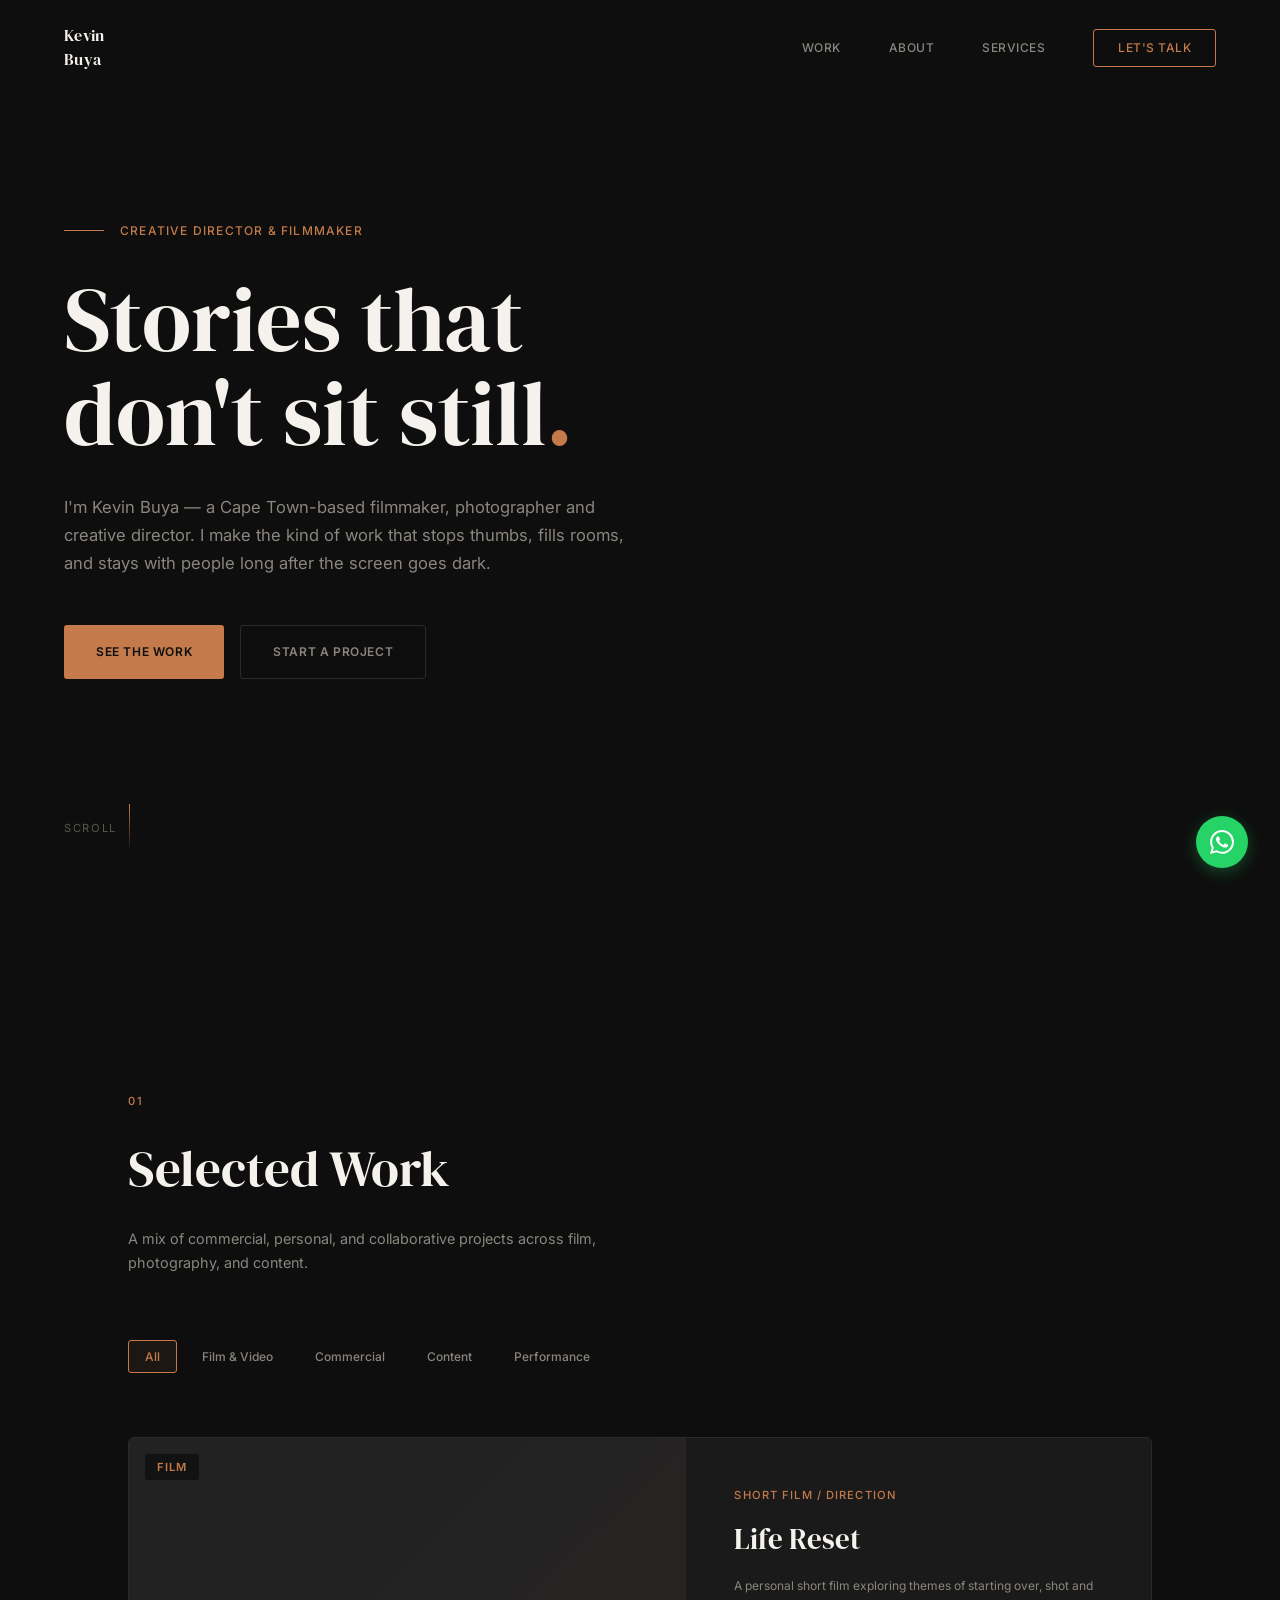
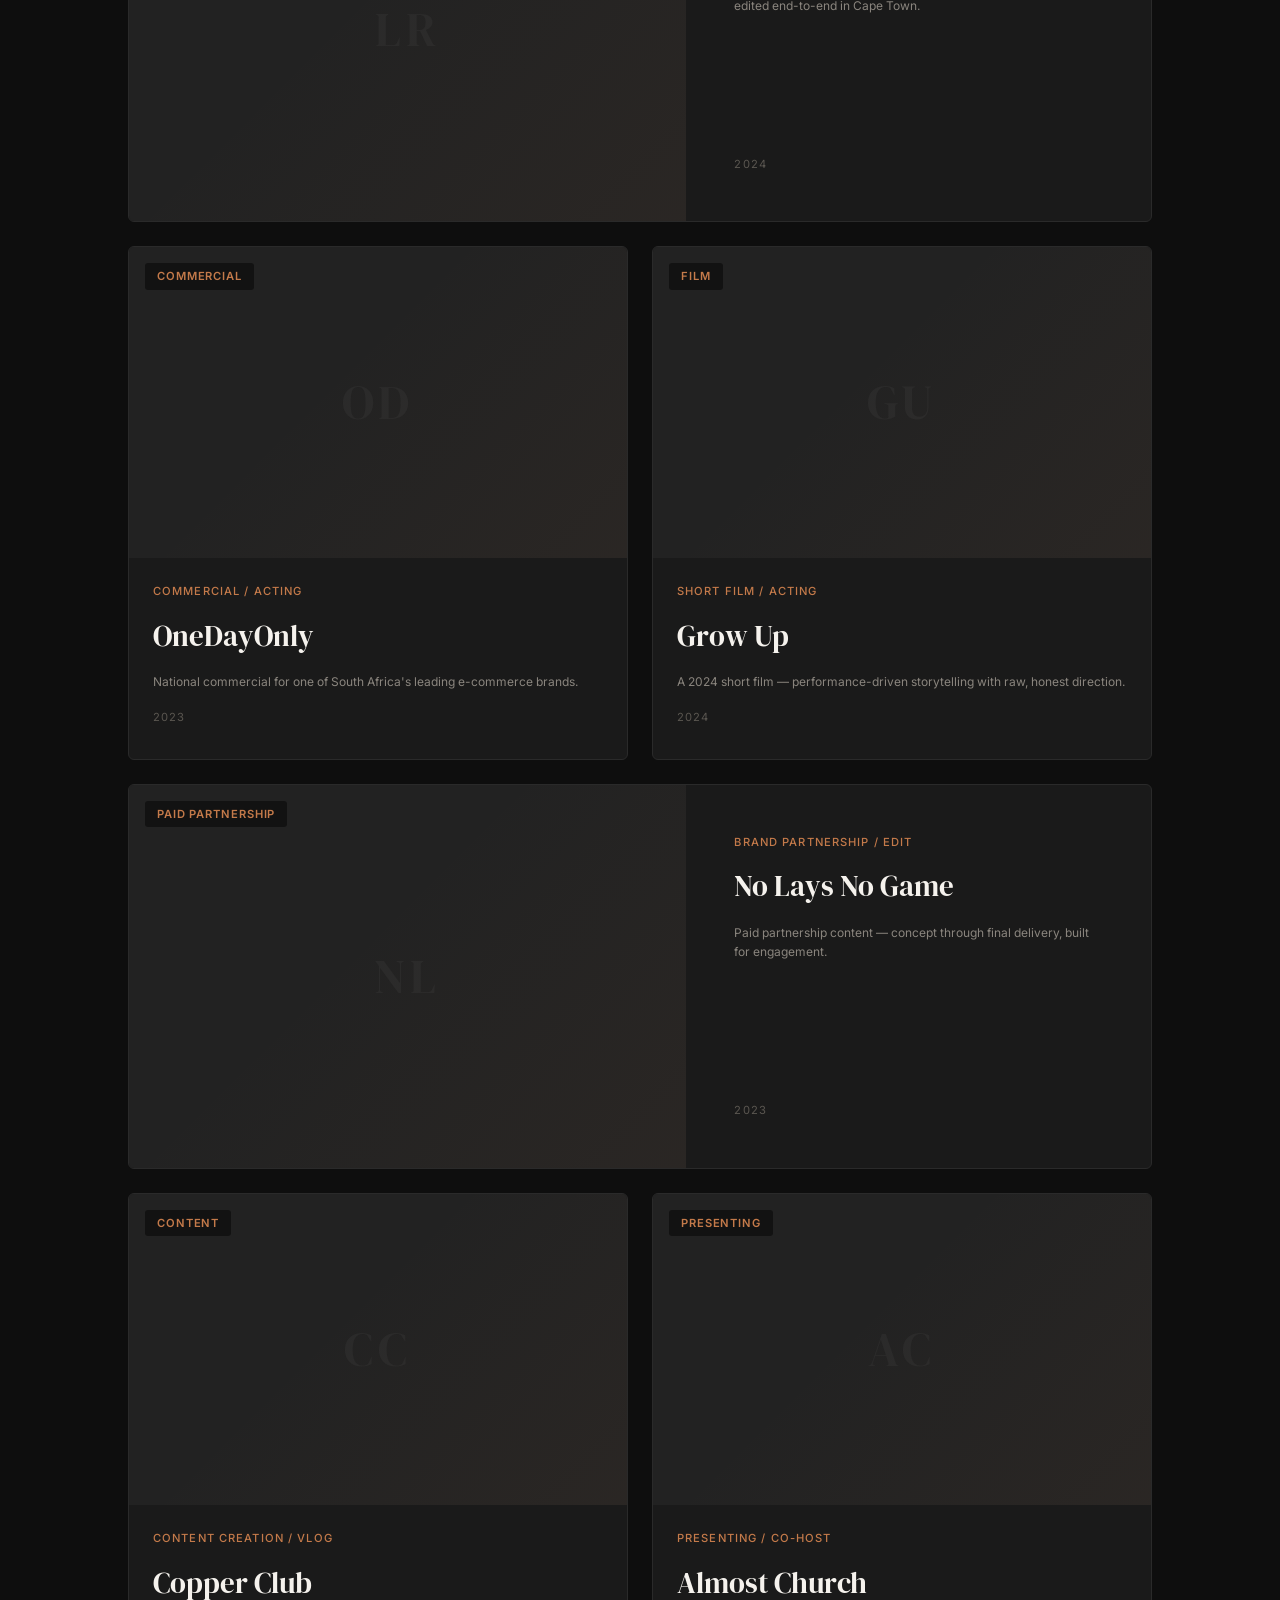
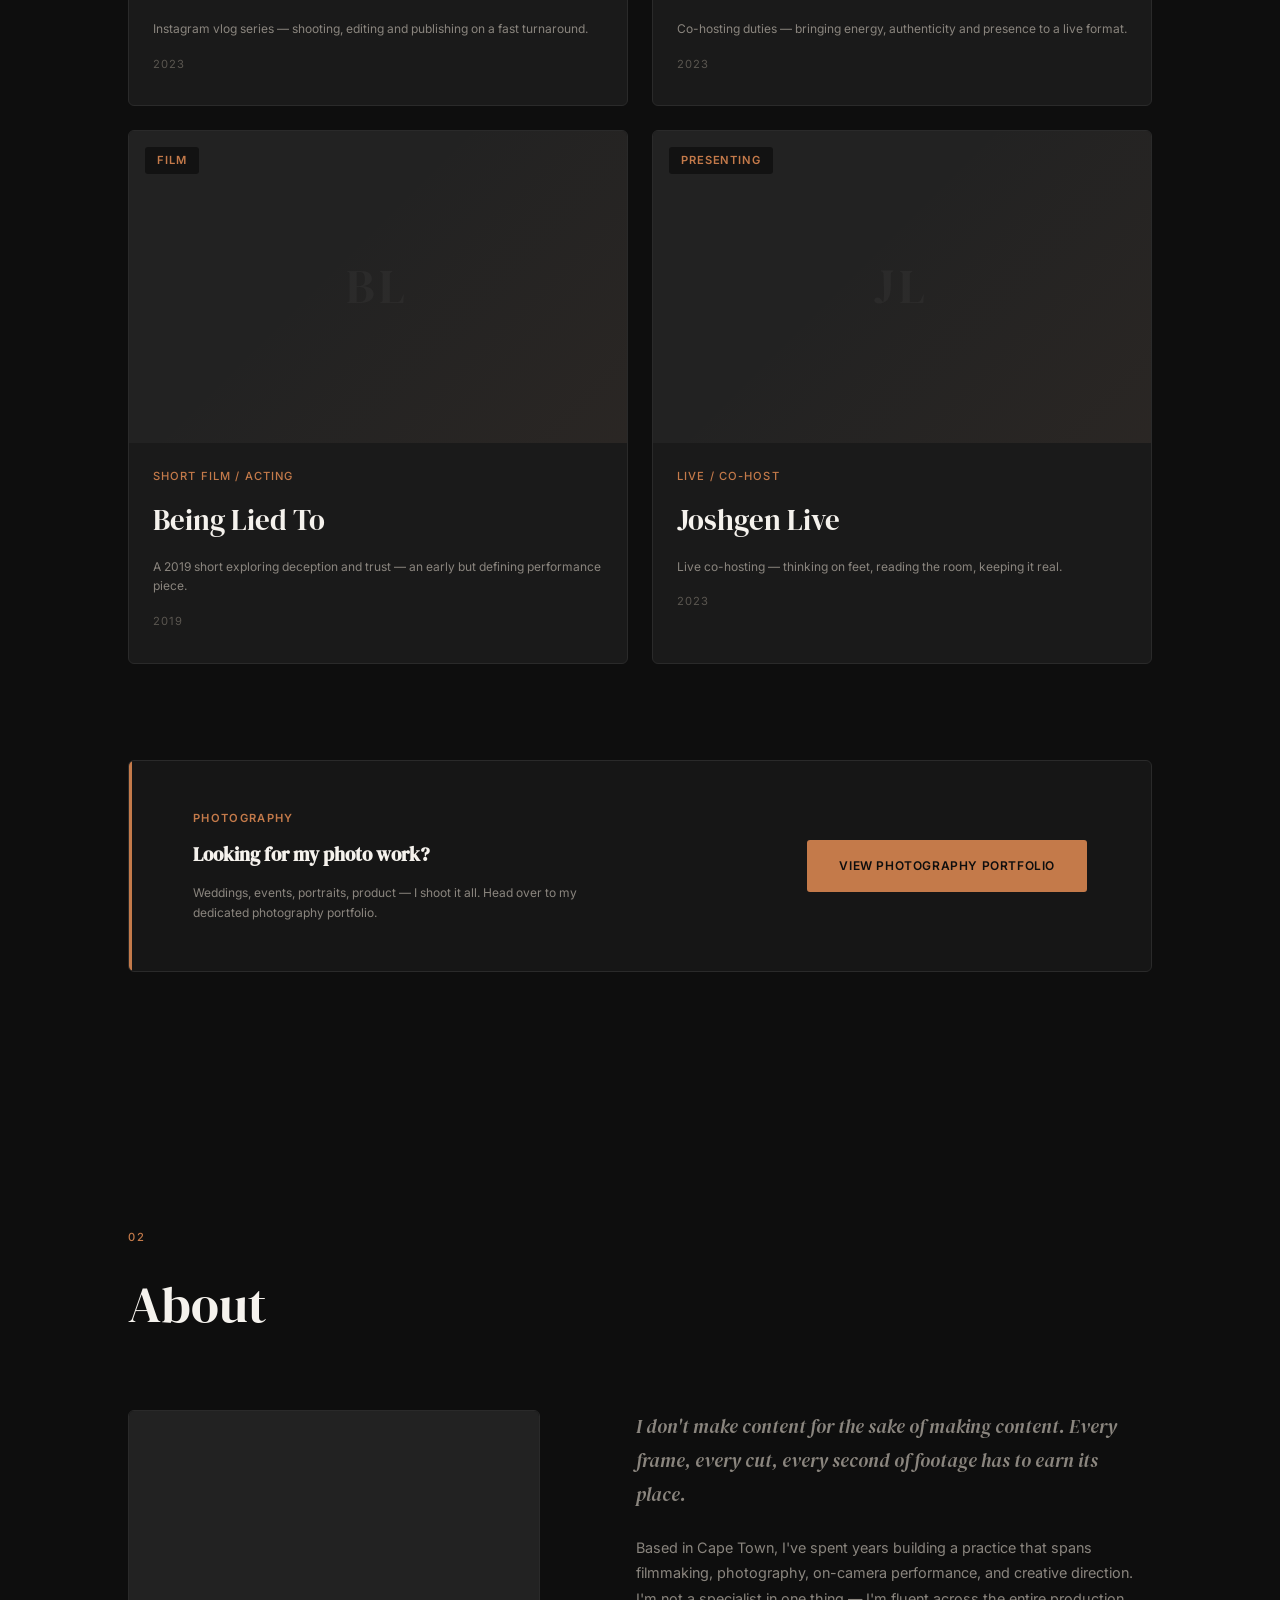
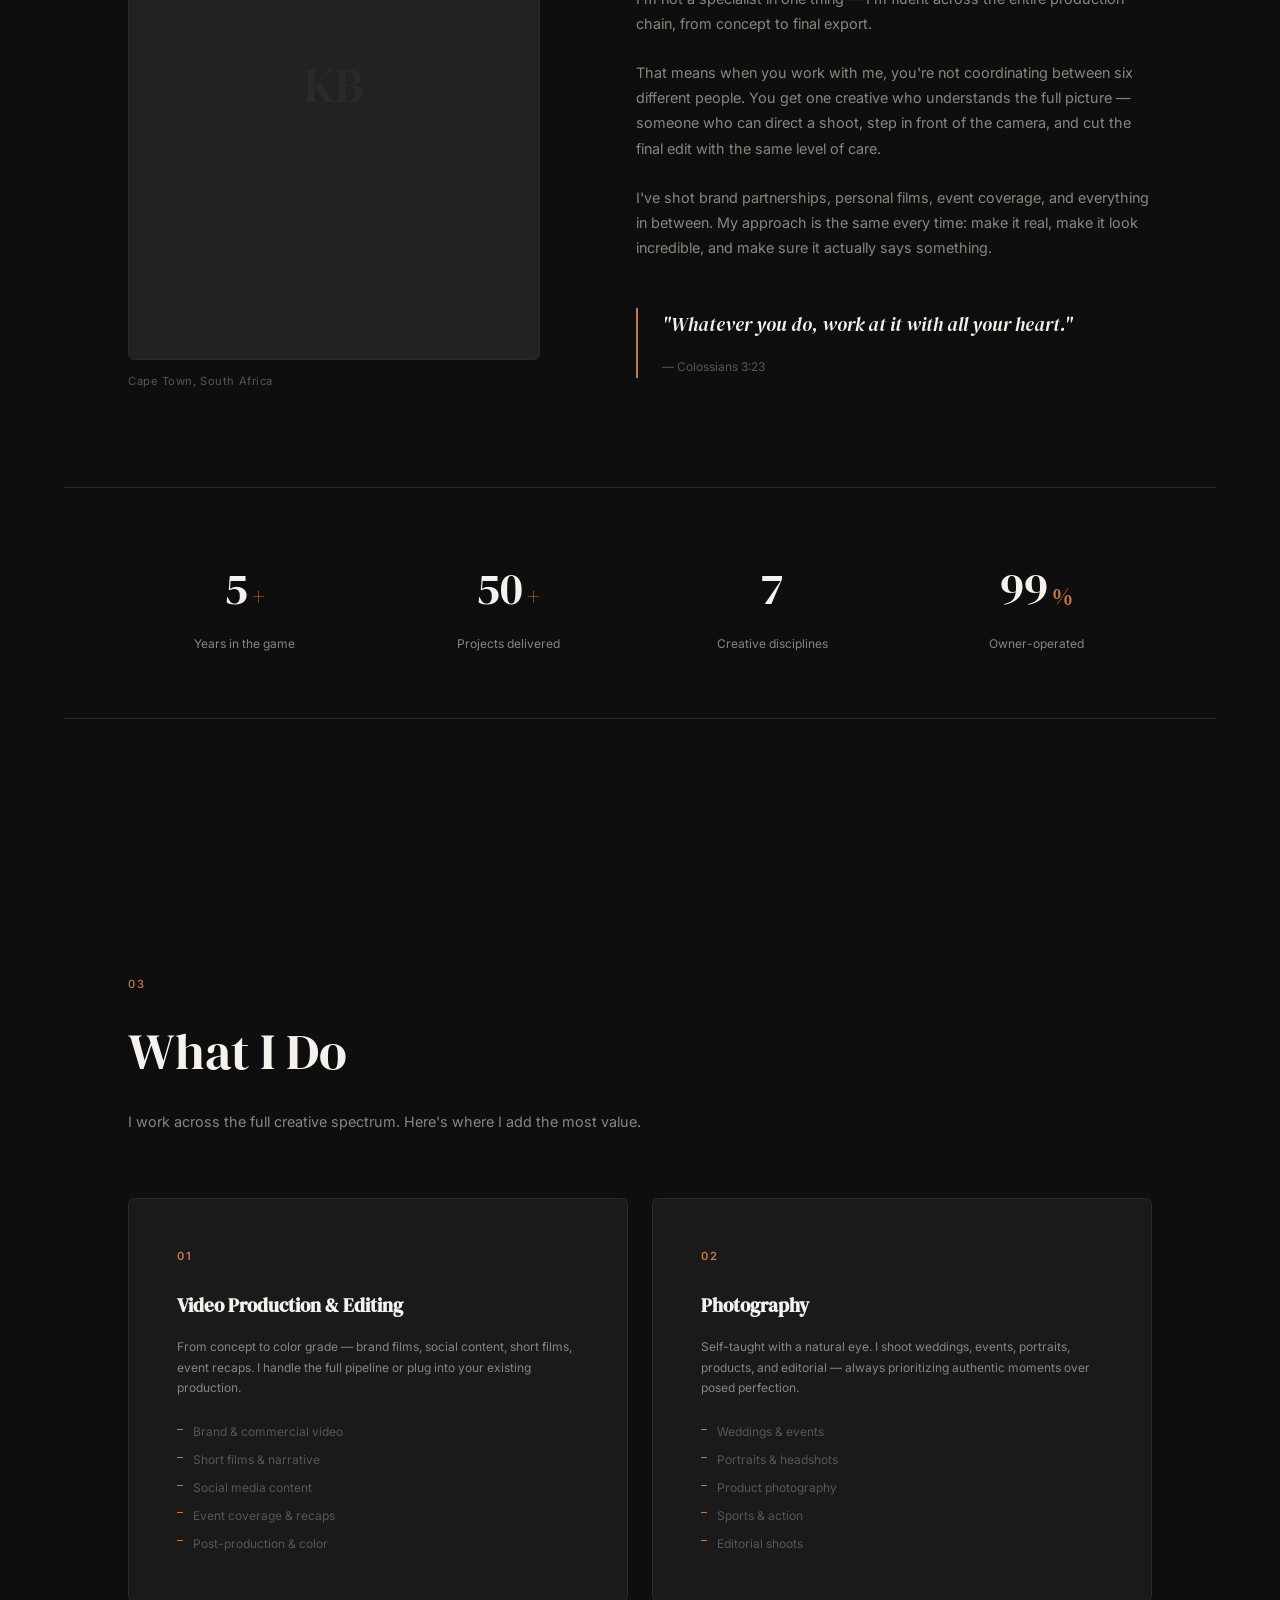
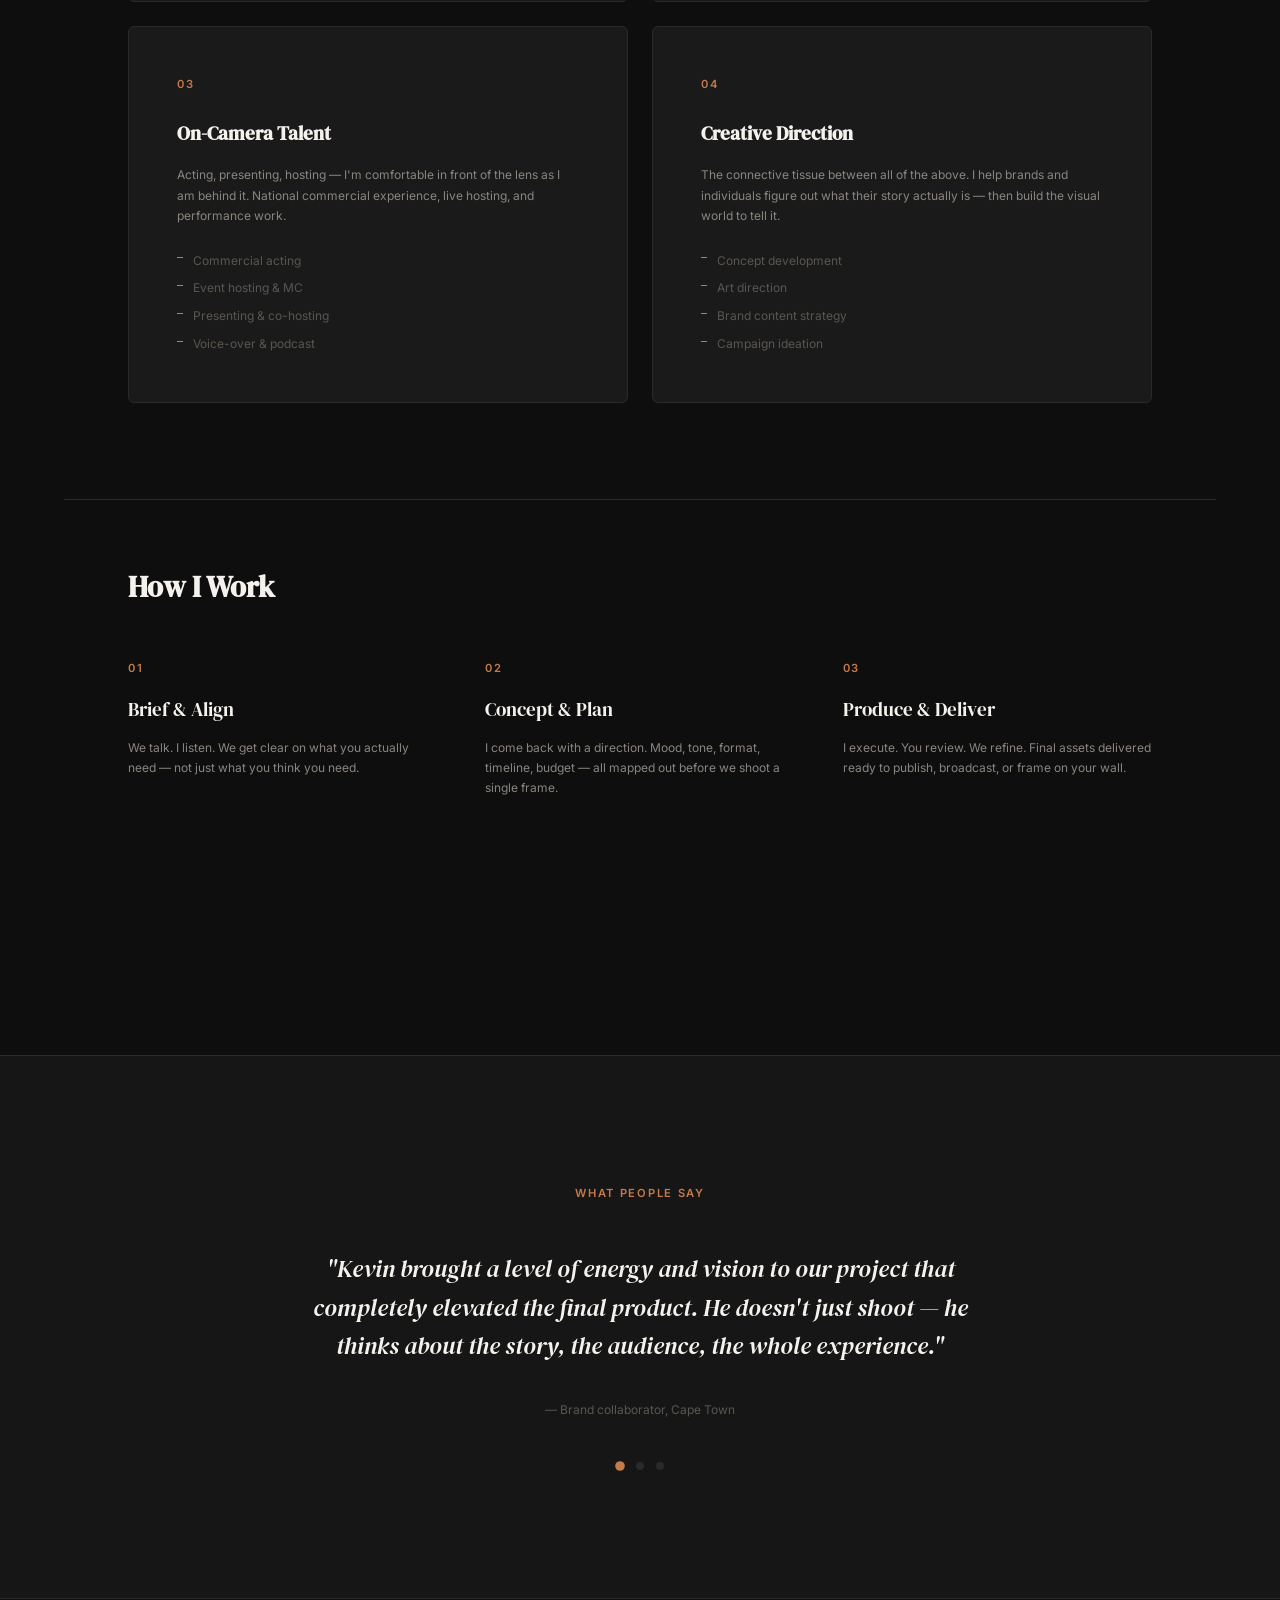
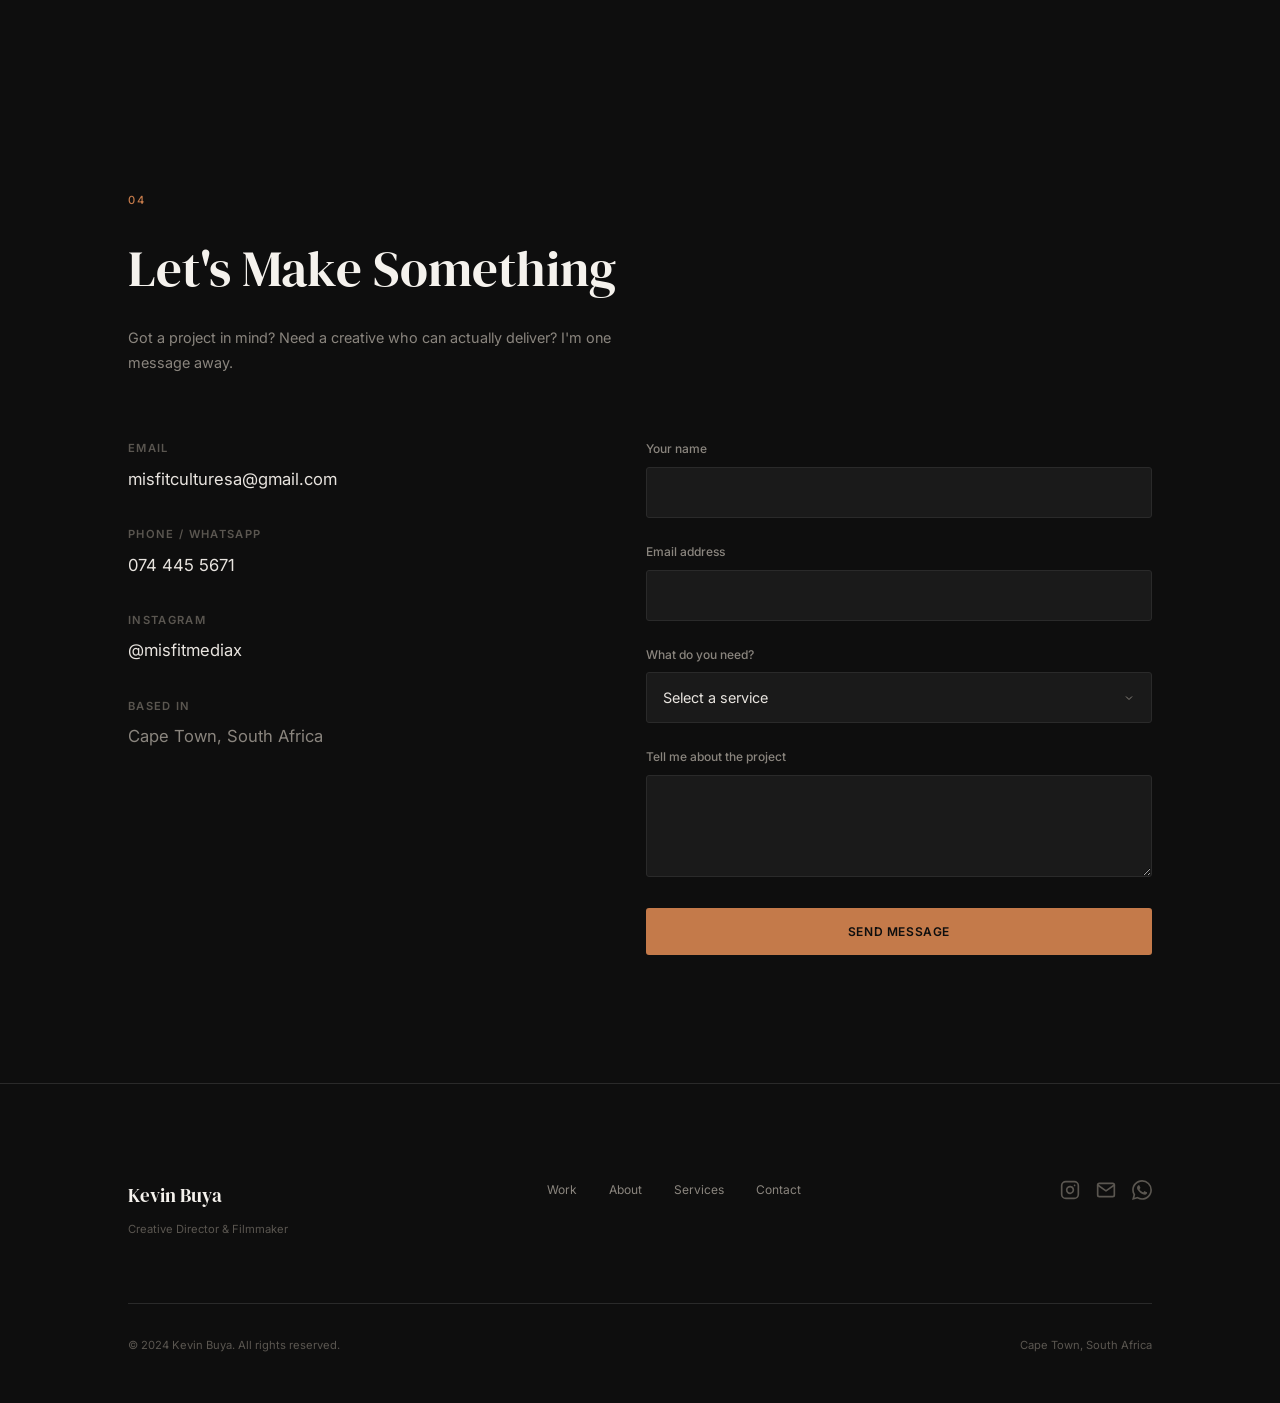
==== index.html @ 83dbca68 "Initial build: Kevin Buya creative portfolio website Premium, bespoke portfolio for Kevin Buya — Cap" ====
<!DOCTYPE html>
<html lang="en">
<head>
  <meta charset="UTF-8">
  <meta name="viewport" content="width=device-width, initial-scale=1.0">
  <title>Kevin Buya — Creative Director, Filmmaker & Photographer | Cape Town</title>
  <meta name="description" content="Kevin Buya is a Cape Town-based creative director, filmmaker, photographer and content creator. Available for commercial, editorial and personal projects.">
  <meta name="keywords" content="Kevin Buya, filmmaker, photographer, Cape Town, video editor, content creator, creative director, South Africa">
  <meta name="author" content="Kevin Buya">
  <meta name="robots" content="index, follow">

  <!-- Open Graph -->
  <meta property="og:title" content="Kevin Buya — Creative Director & Filmmaker">
  <meta property="og:description" content="Cape Town-based creative director, filmmaker and photographer. Telling stories that move.">
  <meta property="og:type" content="website">
  <meta property="og:url" content="https://kevinbuya.com">
  <meta property="og:image" content="https://kevinbuya.com/og-image.jpg">
  <meta property="og:locale" content="en_ZA">

  <!-- Twitter Card -->
  <meta name="twitter:card" content="summary_large_image">
  <meta name="twitter:title" content="Kevin Buya — Creative Director & Filmmaker">
  <meta name="twitter:description" content="Cape Town-based creative director, filmmaker and photographer. Telling stories that move.">
  <meta name="twitter:image" content="https://kevinbuya.com/og-image.jpg">

  <!-- Canonical -->
  <link rel="canonical" href="https://kevinbuya.com">

  <!-- Favicon -->
  <link rel="icon" type="image/svg+xml" href="data:image/svg+xml,<svg xmlns='http://www.w3.org/2000/svg' viewBox='0 0 100 100'><text y='.9em' font-size='90'>KB</text></svg>">

  <!-- Preconnect -->
  <link rel="preconnect" href="https://fonts.googleapis.com">
  <link rel="preconnect" href="https://fonts.gstatic.com" crossorigin>

  <!-- Fonts -->
  <link href="https://fonts.googleapis.com/css2?family=DM+Serif+Display:ital@0;1&family=Inter:wght@300;400;500;600&display=swap" rel="stylesheet">

  <!-- Structured Data -->
  <script type="application/ld+json">
  {
    "@context": "https://schema.org",
    "@type": "Person",
    "name": "Kevin Buya",
    "jobTitle": "Creative Director & Filmmaker",
    "url": "https://kevinbuya.com",
    "email": "misfitculturesa@gmail.com",
    "telephone": "+27744455671",
    "address": {
      "@type": "PostalAddress",
      "addressLocality": "Cape Town",
      "addressCountry": "ZA"
    },
    "sameAs": [
      "https://instagram.com/misfitmediax"
    ]
  }
  </script>

  <link rel="stylesheet" href="styles.css">
</head>
<body>
  <!-- Loader -->
  <div class="loader" id="loader" aria-hidden="true">
    <div class="loader__inner">
      <span class="loader__text">KB</span>
    </div>
  </div>

  <!-- Navigation -->
  <header class="nav" id="nav" role="banner">
    <a href="#hero" class="nav__logo" aria-label="Kevin Buya — Home">
      <span class="nav__logo-text">Kevin<br>Buya</span>
    </a>
    <nav class="nav__links" role="navigation" aria-label="Main navigation">
      <a href="#work" class="nav__link">Work</a>
      <a href="#about" class="nav__link">About</a>
      <a href="#services" class="nav__link">Services</a>
      <a href="#contact" class="nav__link nav__link--cta">Let's Talk</a>
    </nav>
    <button class="nav__toggle" id="navToggle" aria-label="Toggle menu" aria-expanded="false">
      <span class="nav__toggle-bar"></span>
      <span class="nav__toggle-bar"></span>
    </button>
  </header>

  <!-- Mobile Menu -->
  <div class="mobile-menu" id="mobileMenu" role="dialog" aria-label="Mobile navigation">
    <nav class="mobile-menu__nav">
      <a href="#work" class="mobile-menu__link" data-index="01">Work</a>
      <a href="#about" class="mobile-menu__link" data-index="02">About</a>
      <a href="#services" class="mobile-menu__link" data-index="03">Services</a>
      <a href="#contact" class="mobile-menu__link" data-index="04">Contact</a>
    </nav>
    <div class="mobile-menu__footer">
      <a href="mailto:misfitculturesa@gmail.com" class="mobile-menu__contact">misfitculturesa@gmail.com</a>
      <a href="tel:+27744455671" class="mobile-menu__contact">074 445 5671</a>
    </div>
  </div>

  <main>
    <!-- Hero -->
    <section class="hero" id="hero">
      <div class="hero__content">
        <div class="hero__tag reveal">
          <span class="hero__tag-line"></span>
          <span class="hero__tag-text">Creative Director & Filmmaker</span>
        </div>
        <h1 class="hero__title">
          <span class="hero__title-line reveal" data-delay="1">Stories that</span>
          <span class="hero__title-line reveal" data-delay="2">don't sit still<span class="hero__title-accent">.</span></span>
        </h1>
        <p class="hero__sub reveal" data-delay="3">
          I'm Kevin Buya — a Cape Town-based filmmaker, photographer and creative director. I make the kind of work that stops thumbs, fills rooms, and stays with people long after the screen goes dark.
        </p>
        <div class="hero__actions reveal" data-delay="4">
          <a href="#work" class="btn btn--primary">See the work</a>
          <a href="#contact" class="btn btn--ghost">Start a project</a>
        </div>
      </div>
      <div class="hero__scroll reveal" data-delay="5">
        <span class="hero__scroll-text">Scroll</span>
        <span class="hero__scroll-line"></span>
      </div>
    </section>

    <!-- Selected Work -->
    <section class="work" id="work">
      <div class="section-header">
        <span class="section-header__number">01</span>
        <h2 class="section-header__title reveal">Selected Work</h2>
        <p class="section-header__sub reveal">A mix of commercial, personal, and collaborative projects across film, photography, and content.</p>
      </div>

      <!-- Filter -->
      <div class="work__filters reveal">
        <button class="work__filter active" data-filter="all">All</button>
        <button class="work__filter" data-filter="film">Film & Video</button>
        <button class="work__filter" data-filter="commercial">Commercial</button>
        <button class="work__filter" data-filter="content">Content</button>
        <button class="work__filter" data-filter="performance">Performance</button>
      </div>

      <!-- Project Grid -->
      <div class="work__grid">
        <article class="project project--wide reveal" data-category="film">
          <div class="project__media">
            <div class="project__placeholder" data-initials="LR">
              <span class="project__placeholder-tag">Film</span>
            </div>
          </div>
          <div class="project__info">
            <span class="project__category">Short Film / Direction</span>
            <h3 class="project__title">Life Reset</h3>
            <p class="project__desc">A personal short film exploring themes of starting over, shot and edited end-to-end in Cape Town.</p>
            <span class="project__year">2024</span>
          </div>
        </article>

        <article class="project reveal" data-category="commercial">
          <div class="project__media">
            <div class="project__placeholder" data-initials="OD">
              <span class="project__placeholder-tag">Commercial</span>
            </div>
          </div>
          <div class="project__info">
            <span class="project__category">Commercial / Acting</span>
            <h3 class="project__title">OneDayOnly</h3>
            <p class="project__desc">National commercial for one of South Africa's leading e-commerce brands.</p>
            <span class="project__year">2023</span>
          </div>
        </article>

        <article class="project reveal" data-category="film">
          <div class="project__media">
            <div class="project__placeholder" data-initials="GU">
              <span class="project__placeholder-tag">Film</span>
            </div>
          </div>
          <div class="project__info">
            <span class="project__category">Short Film / Acting</span>
            <h3 class="project__title">Grow Up</h3>
            <p class="project__desc">A 2024 short film — performance-driven storytelling with raw, honest direction.</p>
            <span class="project__year">2024</span>
          </div>
        </article>

        <article class="project project--wide reveal" data-category="commercial">
          <div class="project__media">
            <div class="project__placeholder" data-initials="NL">
              <span class="project__placeholder-tag">Paid Partnership</span>
            </div>
          </div>
          <div class="project__info">
            <span class="project__category">Brand Partnership / Edit</span>
            <h3 class="project__title">No Lays No Game</h3>
            <p class="project__desc">Paid partnership content — concept through final delivery, built for engagement.</p>
            <span class="project__year">2023</span>
          </div>
        </article>

        <article class="project reveal" data-category="content">
          <div class="project__media">
            <div class="project__placeholder" data-initials="CC">
              <span class="project__placeholder-tag">Content</span>
            </div>
          </div>
          <div class="project__info">
            <span class="project__category">Content Creation / Vlog</span>
            <h3 class="project__title">Copper Club</h3>
            <p class="project__desc">Instagram vlog series — shooting, editing and publishing on a fast turnaround.</p>
            <span class="project__year">2023</span>
          </div>
        </article>

        <article class="project reveal" data-category="performance">
          <div class="project__media">
            <div class="project__placeholder" data-initials="AC">
              <span class="project__placeholder-tag">Presenting</span>
            </div>
          </div>
          <div class="project__info">
            <span class="project__category">Presenting / Co-host</span>
            <h3 class="project__title">Almost Church</h3>
            <p class="project__desc">Co-hosting duties — bringing energy, authenticity and presence to a live format.</p>
            <span class="project__year">2023</span>
          </div>
        </article>

        <article class="project reveal" data-category="film">
          <div class="project__media">
            <div class="project__placeholder" data-initials="BL">
              <span class="project__placeholder-tag">Film</span>
            </div>
          </div>
          <div class="project__info">
            <span class="project__category">Short Film / Acting</span>
            <h3 class="project__title">Being Lied To</h3>
            <p class="project__desc">A 2019 short exploring deception and trust — an early but defining performance piece.</p>
            <span class="project__year">2019</span>
          </div>
        </article>

        <article class="project reveal" data-category="performance">
          <div class="project__media">
            <div class="project__placeholder" data-initials="JL">
              <span class="project__placeholder-tag">Presenting</span>
            </div>
          </div>
          <div class="project__info">
            <span class="project__category">Live / Co-host</span>
            <h3 class="project__title">Joshgen Live</h3>
            <p class="project__desc">Live co-hosting — thinking on feet, reading the room, keeping it real.</p>
            <span class="project__year">2023</span>
          </div>
        </article>
      </div>

      <!-- Photography CTA -->
      <div class="work__photo-cta reveal">
        <div class="work__photo-cta-inner">
          <div class="work__photo-cta-text">
            <span class="work__photo-cta-label">Photography</span>
            <h3 class="work__photo-cta-title">Looking for my photo work?</h3>
            <p>Weddings, events, portraits, product — I shoot it all. Head over to my dedicated photography portfolio.</p>
          </div>
          <a href="https://misfitmediaweb.my.canva.site/portfolio" target="_blank" rel="noopener" class="btn btn--primary">View Photography Portfolio</a>
        </div>
      </div>
    </section>

    <!-- About -->
    <section class="about" id="about">
      <div class="section-header">
        <span class="section-header__number">02</span>
        <h2 class="section-header__title reveal">About</h2>
      </div>
      <div class="about__layout">
        <div class="about__portrait reveal">
          <div class="about__portrait-frame">
            <div class="about__portrait-placeholder">
              <span>KB</span>
            </div>
          </div>
          <div class="about__portrait-caption">Cape Town, South Africa</div>
        </div>
        <div class="about__text">
          <p class="about__lead reveal">I don't make content for the sake of making content. Every frame, every cut, every second of footage has to earn its place.</p>
          <p class="reveal">Based in Cape Town, I've spent years building a practice that spans filmmaking, photography, on-camera performance, and creative direction. I'm not a specialist in one thing — I'm fluent across the entire production chain, from concept to final export.</p>
          <p class="reveal">That means when you work with me, you're not coordinating between six different people. You get one creative who understands the full picture — someone who can direct a shoot, step in front of the camera, and cut the final edit with the same level of care.</p>
          <p class="reveal">I've shot brand partnerships, personal films, event coverage, and everything in between. My approach is the same every time: make it real, make it look incredible, and make sure it actually says something.</p>
          <blockquote class="about__quote reveal">
            <p>"Whatever you do, work at it with all your heart."</p>
            <cite>— Colossians 3:23</cite>
          </blockquote>
        </div>
      </div>

      <!-- Stats -->
      <div class="stats reveal">
        <div class="stat">
          <span class="stat__number" data-count="5">0</span>
          <span class="stat__suffix">+</span>
          <span class="stat__label">Years in the game</span>
        </div>
        <div class="stat">
          <span class="stat__number" data-count="50">0</span>
          <span class="stat__suffix">+</span>
          <span class="stat__label">Projects delivered</span>
        </div>
        <div class="stat">
          <span class="stat__number" data-count="7">0</span>
          <span class="stat__suffix"></span>
          <span class="stat__label">Creative disciplines</span>
        </div>
        <div class="stat">
          <span class="stat__number" data-count="100">0</span>
          <span class="stat__suffix">%</span>
          <span class="stat__label">Owner-operated</span>
        </div>
      </div>
    </section>

    <!-- Services -->
    <section class="services" id="services">
      <div class="section-header">
        <span class="section-header__number">03</span>
        <h2 class="section-header__title reveal">What I Do</h2>
        <p class="section-header__sub reveal">I work across the full creative spectrum. Here's where I add the most value.</p>
      </div>

      <div class="services__grid">
        <div class="service reveal">
          <span class="service__number">01</span>
          <h3 class="service__title">Video Production & Editing</h3>
          <p class="service__desc">From concept to color grade — brand films, social content, short films, event recaps. I handle the full pipeline or plug into your existing production.</p>
          <ul class="service__list">
            <li>Brand & commercial video</li>
            <li>Short films & narrative</li>
            <li>Social media content</li>
            <li>Event coverage & recaps</li>
            <li>Post-production & color</li>
          </ul>
        </div>

        <div class="service reveal">
          <span class="service__number">02</span>
          <h3 class="service__title">Photography</h3>
          <p class="service__desc">Self-taught with a natural eye. I shoot weddings, events, portraits, products, and editorial — always prioritizing authentic moments over posed perfection.</p>
          <ul class="service__list">
            <li>Weddings & events</li>
            <li>Portraits & headshots</li>
            <li>Product photography</li>
            <li>Sports & action</li>
            <li>Editorial shoots</li>
          </ul>
        </div>

        <div class="service reveal">
          <span class="service__number">03</span>
          <h3 class="service__title">On-Camera Talent</h3>
          <p class="service__desc">Acting, presenting, hosting — I'm comfortable in front of the lens as I am behind it. National commercial experience, live hosting, and performance work.</p>
          <ul class="service__list">
            <li>Commercial acting</li>
            <li>Event hosting & MC</li>
            <li>Presenting & co-hosting</li>
            <li>Voice-over & podcast</li>
          </ul>
        </div>

        <div class="service reveal">
          <span class="service__number">04</span>
          <h3 class="service__title">Creative Direction</h3>
          <p class="service__desc">The connective tissue between all of the above. I help brands and individuals figure out what their story actually is — then build the visual world to tell it.</p>
          <ul class="service__list">
            <li>Concept development</li>
            <li>Art direction</li>
            <li>Brand content strategy</li>
            <li>Campaign ideation</li>
          </ul>
        </div>
      </div>

      <!-- Process -->
      <div class="process reveal">
        <h3 class="process__title">How I Work</h3>
        <div class="process__steps">
          <div class="process__step">
            <span class="process__step-num">01</span>
            <h4>Brief & Align</h4>
            <p>We talk. I listen. We get clear on what you actually need — not just what you think you need.</p>
          </div>
          <div class="process__step">
            <span class="process__step-num">02</span>
            <h4>Concept & Plan</h4>
            <p>I come back with a direction. Mood, tone, format, timeline, budget — all mapped out before we shoot a single frame.</p>
          </div>
          <div class="process__step">
            <span class="process__step-num">03</span>
            <h4>Produce & Deliver</h4>
            <p>I execute. You review. We refine. Final assets delivered ready to publish, broadcast, or frame on your wall.</p>
          </div>
        </div>
      </div>
    </section>

    <!-- Testimonials -->
    <section class="testimonials">
      <div class="testimonials__inner reveal">
        <h3 class="testimonials__heading">What people say</h3>
        <div class="testimonials__carousel" id="testimonialCarousel">
          <div class="testimonial active">
            <blockquote class="testimonial__text">"Kevin brought a level of energy and vision to our project that completely elevated the final product. He doesn't just shoot — he thinks about the story, the audience, the whole experience."</blockquote>
            <div class="testimonial__author">
              <span class="testimonial__name">— Brand collaborator, Cape Town</span>
            </div>
          </div>
          <div class="testimonial">
            <blockquote class="testimonial__text">"From brief to delivery, working with Kevin was seamless. He understood what we needed before we even finished explaining it. The turnaround was fast and the quality was exceptional."</blockquote>
            <div class="testimonial__author">
              <span class="testimonial__name">— Event client</span>
            </div>
          </div>
          <div class="testimonial">
            <blockquote class="testimonial__text">"Kevin is one of those rare creatives who is just as comfortable behind the camera as in front of it. That versatility makes him incredibly valuable on any set."</blockquote>
            <div class="testimonial__author">
              <span class="testimonial__name">— Production partner</span>
            </div>
          </div>
        </div>
        <div class="testimonials__dots">
          <button class="testimonials__dot active" data-slide="0" aria-label="Testimonial 1"></button>
          <button class="testimonials__dot" data-slide="1" aria-label="Testimonial 2"></button>
          <button class="testimonials__dot" data-slide="2" aria-label="Testimonial 3"></button>
        </div>
      </div>
    </section>

    <!-- Contact -->
    <section class="contact" id="contact">
      <div class="section-header">
        <span class="section-header__number">04</span>
        <h2 class="section-header__title reveal">Let's Make Something</h2>
        <p class="section-header__sub reveal">Got a project in mind? Need a creative who can actually deliver? I'm one message away.</p>
      </div>

      <div class="contact__layout">
        <div class="contact__info reveal">
          <div class="contact__block">
            <span class="contact__label">Email</span>
            <a href="mailto:misfitculturesa@gmail.com" class="contact__value">misfitculturesa@gmail.com</a>
          </div>
          <div class="contact__block">
            <span class="contact__label">Phone / WhatsApp</span>
            <a href="https://wa.me/27744455671" target="_blank" rel="noopener" class="contact__value">074 445 5671</a>
          </div>
          <div class="contact__block">
            <span class="contact__label">Instagram</span>
            <a href="https://instagram.com/misfitmediax" target="_blank" rel="noopener" class="contact__value">@misfitmediax</a>
          </div>
          <div class="contact__block">
            <span class="contact__label">Based in</span>
            <span class="contact__value contact__value--static">Cape Town, South Africa</span>
          </div>
        </div>

        <form class="contact__form reveal" id="contactForm" action="https://formspree.io/f/placeholder" method="POST" novalidate>
          <div class="form-group">
            <label for="name" class="form-label">Your name</label>
            <input type="text" id="name" name="name" class="form-input" required autocomplete="name">
          </div>
          <div class="form-group">
            <label for="email" class="form-label">Email address</label>
            <input type="email" id="email" name="email" class="form-input" required autocomplete="email">
          </div>
          <div class="form-group">
            <label for="project" class="form-label">What do you need?</label>
            <select id="project" name="project" class="form-input form-select">
              <option value="" disabled selected>Select a service</option>
              <option value="video">Video Production</option>
              <option value="photography">Photography</option>
              <option value="talent">On-Camera Talent</option>
              <option value="creative-direction">Creative Direction</option>
              <option value="other">Something else</option>
            </select>
          </div>
          <div class="form-group">
            <label for="message" class="form-label">Tell me about the project</label>
            <textarea id="message" name="message" class="form-input form-textarea" rows="4" required></textarea>
          </div>
          <button type="submit" class="btn btn--primary btn--full">Send Message</button>
        </form>
      </div>
    </section>
  </main>

  <!-- Footer -->
  <footer class="footer" role="contentinfo">
    <div class="footer__inner">
      <div class="footer__top">
        <div class="footer__brand">
          <span class="footer__name">Kevin Buya</span>
          <span class="footer__tagline">Creative Director & Filmmaker</span>
        </div>
        <div class="footer__links">
          <a href="#work">Work</a>
          <a href="#about">About</a>
          <a href="#services">Services</a>
          <a href="#contact">Contact</a>
        </div>
        <div class="footer__social">
          <a href="https://instagram.com/misfitmediax" target="_blank" rel="noopener" aria-label="Instagram">
            <svg width="20" height="20" viewBox="0 0 24 24" fill="none" stroke="currentColor" stroke-width="2" stroke-linecap="round" stroke-linejoin="round"><rect x="2" y="2" width="20" height="20" rx="5" ry="5"/><path d="M16 11.37A4 4 0 1 1 12.63 8 4 4 0 0 1 16 11.37z"/><line x1="17.5" y1="6.5" x2="17.51" y2="6.5"/></svg>
          </a>
          <a href="mailto:misfitculturesa@gmail.com" aria-label="Email">
            <svg width="20" height="20" viewBox="0 0 24 24" fill="none" stroke="currentColor" stroke-width="2" stroke-linecap="round" stroke-linejoin="round"><path d="M4 4h16c1.1 0 2 .9 2 2v12c0 1.1-.9 2-2 2H4c-1.1 0-2-.9-2-2V6c0-1.1.9-2 2-2z"/><polyline points="22,6 12,13 2,6"/></svg>
          </a>
          <a href="https://wa.me/27744455671" target="_blank" rel="noopener" aria-label="WhatsApp">
            <svg width="20" height="20" viewBox="0 0 24 24" fill="currentColor"><path d="M17.472 14.382c-.297-.149-1.758-.867-2.03-.967-.273-.099-.471-.148-.67.15-.197.297-.767.966-.94 1.164-.173.199-.347.223-.644.075-.297-.15-1.255-.463-2.39-1.475-.883-.788-1.48-1.761-1.653-2.059-.173-.297-.018-.458.13-.606.134-.133.298-.347.446-.52.149-.174.198-.298.298-.497.099-.198.05-.371-.025-.52-.075-.149-.669-1.612-.916-2.207-.242-.579-.487-.5-.669-.51-.173-.008-.371-.01-.57-.01-.198 0-.52.074-.792.372-.272.297-1.04 1.016-1.04 2.479 0 1.462 1.065 2.875 1.213 3.074.149.198 2.096 3.2 5.077 4.487.709.306 1.262.489 1.694.625.712.227 1.36.195 1.871.118.571-.085 1.758-.719 2.006-1.413.248-.694.248-1.289.173-1.413-.074-.124-.272-.198-.57-.347m-5.421 7.403h-.004a9.87 9.87 0 01-5.031-1.378l-.361-.214-3.741.982.998-3.648-.235-.374a9.86 9.86 0 01-1.51-5.26c.001-5.45 4.436-9.884 9.888-9.884 2.64 0 5.122 1.03 6.988 2.898a9.825 9.825 0 012.893 6.994c-.003 5.45-4.437 9.884-9.885 9.884m8.413-18.297A11.815 11.815 0 0012.05 0C5.495 0 .16 5.335.157 11.892c0 2.096.547 4.142 1.588 5.945L.057 24l6.305-1.654a11.882 11.882 0 005.683 1.448h.005c6.554 0 11.89-5.335 11.893-11.893a11.821 11.821 0 00-3.48-8.413z"/></svg>
          </a>
        </div>
      </div>
      <div class="footer__bottom">
        <span class="footer__copy">&copy; 2024 Kevin Buya. All rights reserved.</span>
        <span class="footer__credit">Cape Town, South Africa</span>
      </div>
    </div>
  </footer>

  <!-- Floating WhatsApp -->
  <a href="https://wa.me/27744455671" target="_blank" rel="noopener" class="fab" aria-label="Message on WhatsApp">
    <svg width="24" height="24" viewBox="0 0 24 24" fill="currentColor"><path d="M17.472 14.382c-.297-.149-1.758-.867-2.03-.967-.273-.099-.471-.148-.67.15-.197.297-.767.966-.94 1.164-.173.199-.347.223-.644.075-.297-.15-1.255-.463-2.39-1.475-.883-.788-1.48-1.761-1.653-2.059-.173-.297-.018-.458.13-.606.134-.133.298-.347.446-.52.149-.174.198-.298.298-.497.099-.198.05-.371-.025-.52-.075-.149-.669-1.612-.916-2.207-.242-.579-.487-.5-.669-.51-.173-.008-.371-.01-.57-.01-.198 0-.52.074-.792.372-.272.297-1.04 1.016-1.04 2.479 0 1.462 1.065 2.875 1.213 3.074.149.198 2.096 3.2 5.077 4.487.709.306 1.262.489 1.694.625.712.227 1.36.195 1.871.118.571-.085 1.758-.719 2.006-1.413.248-.694.248-1.289.173-1.413-.074-.124-.272-.198-.57-.347m-5.421 7.403h-.004a9.87 9.87 0 01-5.031-1.378l-.361-.214-3.741.982.998-3.648-.235-.374a9.86 9.86 0 01-1.51-5.26c.001-5.45 4.436-9.884 9.888-9.884 2.64 0 5.122 1.03 6.988 2.898a9.825 9.825 0 012.893 6.994c-.003 5.45-4.437 9.884-9.885 9.884m8.413-18.297A11.815 11.815 0 0012.05 0C5.495 0 .16 5.335.157 11.892c0 2.096.547 4.142 1.588 5.945L.057 24l6.305-1.654a11.882 11.882 0 005.683 1.448h.005c6.554 0 11.89-5.335 11.893-11.893a11.821 11.821 0 00-3.48-8.413z"/></svg>
  </a>

  <script src="main.js" defer></script>
</body>
</html>
---- styles.css ----
/* ============================================================
   KEVIN BUYA — Portfolio
   Custom Design System
   ============================================================ */

/* --- Design Tokens --- */
:root {
  /* Color Palette — warm, editorial, grounded */
  --c-bg:        #0e0e0e;
  --c-bg-alt:    #161616;
  --c-bg-card:   #1a1a1a;
  --c-surface:   #222222;
  --c-border:    #2a2a2a;
  --c-text:      #e8e4df;
  --c-text-muted:#8a857e;
  --c-text-dim:  #5a5650;
  --c-accent:    #c47a4a;
  --c-accent-hover: #d68e5e;
  --c-accent-bg: rgba(196, 122, 74, 0.08);
  --c-white:     #f5f2ed;

  /* Typography Scale */
  --f-display: 'DM Serif Display', Georgia, serif;
  --f-body:    'Inter', -apple-system, BlinkMacSystemFont, sans-serif;

  --fs-hero:   clamp(2.8rem, 7vw, 6.5rem);
  --fs-h2:     clamp(2rem, 4vw, 3.5rem);
  --fs-h3:     clamp(1.3rem, 2.5vw, 1.8rem);
  --fs-h4:     clamp(1rem, 1.5vw, 1.25rem);
  --fs-body:   clamp(0.9rem, 1vw, 1.05rem);
  --fs-small:  clamp(0.75rem, 0.8vw, 0.85rem);
  --fs-xs:     0.7rem;

  /* Spacing Scale (4px base) */
  --sp-1: 4px;
  --sp-2: 8px;
  --sp-3: 12px;
  --sp-4: 16px;
  --sp-5: 24px;
  --sp-6: 32px;
  --sp-7: 48px;
  --sp-8: 64px;
  --sp-9: 96px;
  --sp-10: 128px;
  --sp-11: 192px;

  /* Elevation */
  --shadow-sm: 0 1px 3px rgba(0,0,0,0.3);
  --shadow-md: 0 4px 16px rgba(0,0,0,0.4);
  --shadow-lg: 0 8px 32px rgba(0,0,0,0.5);
  --shadow-accent: 0 4px 24px rgba(196,122,74,0.15);

  /* Borders */
  --radius-sm: 3px;
  --radius-md: 6px;
  --radius-lg: 10px;

  /* Transitions */
  --ease-out: cubic-bezier(0.16, 1, 0.3, 1);
  --ease-in-out: cubic-bezier(0.65, 0, 0.35, 1);
  --t-fast: 200ms;
  --t-med:  400ms;
  --t-slow: 700ms;

  /* Layout */
  --container: min(1280px, 90vw);
  --container-narrow: min(920px, 90vw);
}


/* --- Reset --- */
*, *::before, *::after {
  margin: 0;
  padding: 0;
  box-sizing: border-box;
}

html {
  scroll-behavior: smooth;
  -webkit-font-smoothing: antialiased;
  -moz-osx-font-smoothing: grayscale;
  scroll-padding-top: 80px;
}

body {
  font-family: var(--f-body);
  font-size: var(--fs-body);
  line-height: 1.65;
  color: var(--c-text);
  background: var(--c-bg);
  overflow-x: hidden;
}

img, video {
  display: block;
  max-width: 100%;
  height: auto;
}

a {
  color: inherit;
  text-decoration: none;
}

button {
  cursor: pointer;
  border: none;
  background: none;
  font-family: inherit;
  color: inherit;
}

ul, ol {
  list-style: none;
}

::selection {
  background: var(--c-accent);
  color: var(--c-bg);
}


/* --- Loader --- */
.loader {
  position: fixed;
  inset: 0;
  z-index: 9999;
  background: var(--c-bg);
  display: flex;
  align-items: center;
  justify-content: center;
  transition: opacity 0.6s var(--ease-out), visibility 0.6s;
}

.loader.hidden {
  opacity: 0;
  visibility: hidden;
  pointer-events: none;
}

.loader__inner {
  position: relative;
}

.loader__text {
  font-family: var(--f-display);
  font-size: 2rem;
  color: var(--c-accent);
  letter-spacing: 0.05em;
  animation: loaderPulse 1.2s ease-in-out infinite;
}

@keyframes loaderPulse {
  0%, 100% { opacity: 0.3; }
  50% { opacity: 1; }
}


/* --- Navigation --- */
.nav {
  position: fixed;
  top: 0;
  left: 0;
  right: 0;
  z-index: 100;
  display: flex;
  align-items: center;
  justify-content: space-between;
  padding: var(--sp-5) clamp(var(--sp-5), 5vw, var(--sp-8));
  transition: background var(--t-fast), backdrop-filter var(--t-fast), padding var(--t-fast);
}

.nav.scrolled {
  background: rgba(14, 14, 14, 0.92);
  backdrop-filter: blur(12px);
  -webkit-backdrop-filter: blur(12px);
  padding-top: var(--sp-4);
  padding-bottom: var(--sp-4);
  border-bottom: 1px solid var(--c-border);
}

.nav__logo {
  z-index: 101;
}

.nav__logo-text {
  font-family: var(--f-display);
  font-size: 1rem;
  line-height: 1.15;
  letter-spacing: 0.02em;
  color: var(--c-white);
  transition: color var(--t-fast);
}

.nav__logo:hover .nav__logo-text {
  color: var(--c-accent);
}

.nav__links {
  display: flex;
  align-items: center;
  gap: var(--sp-7);
}

.nav__link {
  font-size: var(--fs-small);
  font-weight: 500;
  letter-spacing: 0.04em;
  text-transform: uppercase;
  color: var(--c-text-muted);
  transition: color var(--t-fast);
  position: relative;
}

.nav__link::after {
  content: '';
  position: absolute;
  bottom: -4px;
  left: 0;
  width: 0;
  height: 1px;
  background: var(--c-accent);
  transition: width var(--t-med) var(--ease-out);
}

.nav__link:hover {
  color: var(--c-text);
}

.nav__link:hover::after {
  width: 100%;
}

.nav__link--cta {
  color: var(--c-accent);
  padding: var(--sp-2) var(--sp-5);
  border: 1px solid var(--c-accent);
  border-radius: var(--radius-sm);
  transition: background var(--t-fast), color var(--t-fast);
}

.nav__link--cta::after {
  display: none;
}

.nav__link--cta:hover {
  background: var(--c-accent);
  color: var(--c-bg);
}

.nav__toggle {
  display: none;
  flex-direction: column;
  gap: 6px;
  z-index: 101;
  padding: var(--sp-2);
}

.nav__toggle-bar {
  display: block;
  width: 24px;
  height: 2px;
  background: var(--c-white);
  transition: transform var(--t-med) var(--ease-out), opacity var(--t-fast);
}

.nav__toggle.active .nav__toggle-bar:first-child {
  transform: translateY(4px) rotate(45deg);
}

.nav__toggle.active .nav__toggle-bar:last-child {
  transform: translateY(-4px) rotate(-45deg);
}


/* --- Mobile Menu --- */
.mobile-menu {
  position: fixed;
  inset: 0;
  z-index: 99;
  background: var(--c-bg);
  display: flex;
  flex-direction: column;
  justify-content: center;
  padding: var(--sp-9) clamp(var(--sp-5), 8vw, var(--sp-8));
  opacity: 0;
  visibility: hidden;
  transition: opacity var(--t-slow) var(--ease-out), visibility var(--t-slow);
}

.mobile-menu.open {
  opacity: 1;
  visibility: visible;
}

.mobile-menu__link {
  display: block;
  font-family: var(--f-display);
  font-size: clamp(2rem, 8vw, 3.5rem);
  line-height: 1.3;
  margin-bottom: var(--sp-5);
  color: var(--c-text);
  transform: translateY(30px);
  opacity: 0;
  transition: transform var(--t-slow) var(--ease-out), opacity var(--t-slow), color var(--t-fast);
}

.mobile-menu.open .mobile-menu__link {
  transform: translateY(0);
  opacity: 1;
}

.mobile-menu.open .mobile-menu__link:nth-child(1) { transition-delay: 0.1s; }
.mobile-menu.open .mobile-menu__link:nth-child(2) { transition-delay: 0.15s; }
.mobile-menu.open .mobile-menu__link:nth-child(3) { transition-delay: 0.2s; }
.mobile-menu.open .mobile-menu__link:nth-child(4) { transition-delay: 0.25s; }

.mobile-menu__link::before {
  content: attr(data-index);
  display: block;
  font-family: var(--f-body);
  font-size: var(--fs-xs);
  font-weight: 500;
  letter-spacing: 0.1em;
  text-transform: uppercase;
  color: var(--c-accent);
  margin-bottom: var(--sp-1);
}

.mobile-menu__link:hover {
  color: var(--c-accent);
}

.mobile-menu__footer {
  position: absolute;
  bottom: var(--sp-7);
  left: clamp(var(--sp-5), 8vw, var(--sp-8));
}

.mobile-menu__contact {
  display: block;
  font-size: var(--fs-small);
  color: var(--c-text-muted);
  margin-bottom: var(--sp-2);
}


/* --- Hero --- */
.hero {
  min-height: 100vh;
  min-height: 100svh;
  display: flex;
  flex-direction: column;
  justify-content: center;
  padding: var(--sp-10) clamp(var(--sp-5), 5vw, var(--sp-8));
  position: relative;
}

.hero__content {
  max-width: 800px;
}

.hero__tag {
  display: flex;
  align-items: center;
  gap: var(--sp-4);
  margin-bottom: var(--sp-6);
}

.hero__tag-line {
  width: 40px;
  height: 1px;
  background: var(--c-accent);
}

.hero__tag-text {
  font-size: var(--fs-small);
  font-weight: 500;
  letter-spacing: 0.1em;
  text-transform: uppercase;
  color: var(--c-accent);
}

.hero__title {
  font-family: var(--f-display);
  font-size: var(--fs-hero);
  font-weight: 400;
  line-height: 1.05;
  margin-bottom: var(--sp-6);
  color: var(--c-white);
}

.hero__title-line {
  display: block;
}

.hero__title-accent {
  color: var(--c-accent);
}

.hero__sub {
  font-size: clamp(1rem, 1.3vw, 1.15rem);
  line-height: 1.7;
  color: var(--c-text-muted);
  max-width: 560px;
  margin-bottom: var(--sp-7);
}

.hero__actions {
  display: flex;
  gap: var(--sp-4);
  flex-wrap: wrap;
}

.hero__scroll {
  position: absolute;
  bottom: var(--sp-7);
  left: clamp(var(--sp-5), 5vw, var(--sp-8));
  display: flex;
  align-items: center;
  gap: var(--sp-3);
}

.hero__scroll-text {
  font-size: var(--fs-xs);
  letter-spacing: 0.15em;
  text-transform: uppercase;
  color: var(--c-text-dim);
}

.hero__scroll-line {
  width: 1px;
  height: 48px;
  background: linear-gradient(to bottom, var(--c-accent), transparent);
  animation: scrollLine 2s ease-in-out infinite;
}

@keyframes scrollLine {
  0% { transform: scaleY(0); transform-origin: top; }
  50% { transform: scaleY(1); transform-origin: top; }
  50.01% { transform-origin: bottom; }
  100% { transform: scaleY(0); transform-origin: bottom; }
}


/* --- Buttons --- */
.btn {
  display: inline-flex;
  align-items: center;
  justify-content: center;
  font-family: var(--f-body);
  font-size: var(--fs-small);
  font-weight: 600;
  letter-spacing: 0.05em;
  text-transform: uppercase;
  padding: var(--sp-4) var(--sp-6);
  border-radius: var(--radius-sm);
  transition: all var(--t-fast) var(--ease-out);
  position: relative;
  overflow: hidden;
}

.btn--primary {
  background: var(--c-accent);
  color: var(--c-bg);
}

.btn--primary:hover {
  background: var(--c-accent-hover);
  box-shadow: var(--shadow-accent);
  transform: translateY(-1px);
}

.btn--ghost {
  border: 1px solid var(--c-border);
  color: var(--c-text-muted);
}

.btn--ghost:hover {
  border-color: var(--c-text-muted);
  color: var(--c-text);
}

.btn--full {
  width: 100%;
}


/* --- Section Headers --- */
.section-header {
  max-width: var(--container);
  margin: 0 auto var(--sp-8);
  padding: 0 clamp(var(--sp-5), 5vw, var(--sp-8));
}

.section-header__number {
  font-size: var(--fs-xs);
  font-weight: 500;
  letter-spacing: 0.2em;
  color: var(--c-accent);
  margin-bottom: var(--sp-4);
  display: block;
}

.section-header__title {
  font-family: var(--f-display);
  font-size: var(--fs-h2);
  font-weight: 400;
  color: var(--c-white);
  margin-bottom: var(--sp-4);
}

.section-header__sub {
  font-size: var(--fs-body);
  color: var(--c-text-muted);
  max-width: 520px;
  line-height: 1.7;
}


/* --- Work Section --- */
.work {
  padding: var(--sp-11) 0 var(--sp-10);
}

.work__filters {
  max-width: var(--container);
  margin: 0 auto var(--sp-8);
  padding: 0 clamp(var(--sp-5), 5vw, var(--sp-8));
  display: flex;
  gap: var(--sp-2);
  flex-wrap: wrap;
}

.work__filter {
  font-size: var(--fs-small);
  font-weight: 500;
  padding: var(--sp-2) var(--sp-4);
  border-radius: var(--radius-sm);
  color: var(--c-text-muted);
  transition: all var(--t-fast);
  border: 1px solid transparent;
}

.work__filter:hover {
  color: var(--c-text);
}

.work__filter.active {
  color: var(--c-accent);
  border-color: var(--c-accent);
  background: var(--c-accent-bg);
}

.work__grid {
  max-width: var(--container);
  margin: 0 auto;
  padding: 0 clamp(var(--sp-5), 5vw, var(--sp-8));
  display: grid;
  grid-template-columns: repeat(2, 1fr);
  gap: var(--sp-5);
}

.project {
  background: var(--c-bg-card);
  border-radius: var(--radius-md);
  overflow: hidden;
  border: 1px solid var(--c-border);
  transition: transform var(--t-med) var(--ease-out), box-shadow var(--t-med), border-color var(--t-fast);
  cursor: pointer;
}

.project:hover {
  transform: translateY(-4px);
  box-shadow: var(--shadow-lg);
  border-color: rgba(196, 122, 74, 0.2);
}

.project--wide {
  grid-column: span 2;
  display: grid;
  grid-template-columns: 1.2fr 1fr;
}

.project__media {
  aspect-ratio: 16 / 10;
  overflow: hidden;
  position: relative;
}

.project--wide .project__media {
  aspect-ratio: 16 / 11;
}

.project__placeholder {
  width: 100%;
  height: 100%;
  background: var(--c-surface);
  display: flex;
  align-items: center;
  justify-content: center;
  position: relative;
  overflow: hidden;
}

.project__placeholder::before {
  content: attr(data-initials);
  font-family: var(--f-display);
  font-size: 3rem;
  color: var(--c-border);
  letter-spacing: 0.1em;
}

.project__placeholder::after {
  content: '';
  position: absolute;
  inset: 0;
  background: linear-gradient(135deg, transparent 40%, rgba(196,122,74,0.05));
}

.project__placeholder-tag {
  position: absolute;
  top: var(--sp-4);
  left: var(--sp-4);
  font-size: var(--fs-xs);
  font-weight: 600;
  letter-spacing: 0.08em;
  text-transform: uppercase;
  color: var(--c-accent);
  background: rgba(14,14,14,0.8);
  padding: var(--sp-1) var(--sp-3);
  border-radius: var(--radius-sm);
  z-index: 1;
}

.project__info {
  padding: var(--sp-5) var(--sp-5) var(--sp-6);
  display: flex;
  flex-direction: column;
}

.project--wide .project__info {
  padding: var(--sp-7);
  justify-content: center;
}

.project__category {
  font-size: var(--fs-xs);
  font-weight: 500;
  letter-spacing: 0.1em;
  text-transform: uppercase;
  color: var(--c-accent);
  margin-bottom: var(--sp-3);
}

.project__title {
  font-family: var(--f-display);
  font-size: var(--fs-h3);
  font-weight: 400;
  color: var(--c-white);
  margin-bottom: var(--sp-3);
}

.project__desc {
  font-size: var(--fs-small);
  color: var(--c-text-muted);
  line-height: 1.65;
  margin-bottom: var(--sp-4);
  flex-grow: 1;
}

.project__year {
  font-size: var(--fs-xs);
  color: var(--c-text-dim);
  letter-spacing: 0.1em;
}


/* --- Photography CTA --- */
.work__photo-cta {
  max-width: var(--container);
  margin: var(--sp-9) auto 0;
  padding: 0 clamp(var(--sp-5), 5vw, var(--sp-8));
}

.work__photo-cta-inner {
  display: flex;
  align-items: center;
  justify-content: space-between;
  gap: var(--sp-7);
  padding: var(--sp-7) var(--sp-8);
  background: var(--c-bg-alt);
  border: 1px solid var(--c-border);
  border-radius: var(--radius-md);
  position: relative;
  overflow: hidden;
}

.work__photo-cta-inner::before {
  content: '';
  position: absolute;
  top: 0;
  left: 0;
  width: 3px;
  height: 100%;
  background: var(--c-accent);
}

.work__photo-cta-label {
  font-size: var(--fs-xs);
  font-weight: 600;
  letter-spacing: 0.12em;
  text-transform: uppercase;
  color: var(--c-accent);
  margin-bottom: var(--sp-3);
  display: block;
}

.work__photo-cta-title {
  font-family: var(--f-display);
  font-size: var(--fs-h4);
  color: var(--c-white);
  margin-bottom: var(--sp-3);
}

.work__photo-cta-text p {
  font-size: var(--fs-small);
  color: var(--c-text-muted);
  max-width: 400px;
}


/* --- About --- */
.about {
  padding: var(--sp-10) 0;
}

.about__layout {
  max-width: var(--container);
  margin: 0 auto;
  padding: 0 clamp(var(--sp-5), 5vw, var(--sp-8));
  display: grid;
  grid-template-columns: 0.8fr 1fr;
  gap: var(--sp-9);
  align-items: start;
}

.about__portrait-frame {
  aspect-ratio: 3 / 4;
  border-radius: var(--radius-md);
  overflow: hidden;
  border: 1px solid var(--c-border);
  position: relative;
}

.about__portrait-placeholder {
  width: 100%;
  height: 100%;
  background: var(--c-surface);
  display: flex;
  align-items: center;
  justify-content: center;
  font-family: var(--f-display);
  font-size: 3rem;
  color: var(--c-border);
}

.about__portrait-caption {
  font-size: var(--fs-xs);
  color: var(--c-text-dim);
  margin-top: var(--sp-3);
  letter-spacing: 0.05em;
}

.about__lead {
  font-family: var(--f-display);
  font-size: var(--fs-h4);
  font-style: italic;
  color: var(--c-white);
  line-height: 1.5;
  margin-bottom: var(--sp-6);
}

.about__text p {
  color: var(--c-text-muted);
  margin-bottom: var(--sp-5);
  line-height: 1.75;
}

.about__quote {
  margin-top: var(--sp-7);
  padding-left: var(--sp-5);
  border-left: 2px solid var(--c-accent);
}

.about__quote p {
  font-family: var(--f-display);
  font-size: var(--fs-h4);
  font-style: italic;
  color: var(--c-white);
  margin-bottom: var(--sp-3);
}

.about__quote cite {
  font-size: var(--fs-small);
  font-style: normal;
  color: var(--c-text-dim);
}


/* --- Stats --- */
.stats {
  max-width: var(--container);
  margin: var(--sp-9) auto 0;
  padding: var(--sp-8) clamp(var(--sp-5), 5vw, var(--sp-8));
  display: grid;
  grid-template-columns: repeat(4, 1fr);
  gap: var(--sp-6);
  border-top: 1px solid var(--c-border);
  border-bottom: 1px solid var(--c-border);
}

.stat {
  text-align: center;
}

.stat__number {
  font-family: var(--f-display);
  font-size: clamp(2rem, 3.5vw, 3rem);
  color: var(--c-white);
  display: inline;
}

.stat__suffix {
  font-family: var(--f-display);
  font-size: clamp(1.2rem, 2vw, 1.5rem);
  color: var(--c-accent);
}

.stat__label {
  display: block;
  font-size: var(--fs-small);
  color: var(--c-text-muted);
  margin-top: var(--sp-2);
}


/* --- Services --- */
.services {
  padding: var(--sp-10) 0 var(--sp-11);
}

.services__grid {
  max-width: var(--container);
  margin: 0 auto;
  padding: 0 clamp(var(--sp-5), 5vw, var(--sp-8));
  display: grid;
  grid-template-columns: repeat(2, 1fr);
  gap: var(--sp-5);
}

.service {
  padding: var(--sp-7);
  background: var(--c-bg-card);
  border: 1px solid var(--c-border);
  border-radius: var(--radius-md);
  transition: border-color var(--t-fast), transform var(--t-med) var(--ease-out);
  position: relative;
}

.service:hover {
  border-color: rgba(196, 122, 74, 0.25);
  transform: translateY(-2px);
}

.service__number {
  font-size: var(--fs-xs);
  font-weight: 600;
  letter-spacing: 0.15em;
  color: var(--c-accent);
  margin-bottom: var(--sp-5);
  display: block;
}

.service__title {
  font-family: var(--f-display);
  font-size: var(--fs-h4);
  color: var(--c-white);
  margin-bottom: var(--sp-4);
}

.service__desc {
  font-size: var(--fs-small);
  color: var(--c-text-muted);
  line-height: 1.7;
  margin-bottom: var(--sp-5);
}

.service__list {
  display: flex;
  flex-direction: column;
  gap: var(--sp-2);
}

.service__list li {
  font-size: var(--fs-small);
  color: var(--c-text-dim);
  padding-left: var(--sp-4);
  position: relative;
}

.service__list li::before {
  content: '';
  position: absolute;
  left: 0;
  top: 0.55em;
  width: 6px;
  height: 1px;
  background: var(--c-accent);
}


/* --- Process --- */
.process {
  max-width: var(--container);
  margin: var(--sp-9) auto 0;
  padding: var(--sp-8) clamp(var(--sp-5), 5vw, var(--sp-8));
  border-top: 1px solid var(--c-border);
}

.process__title {
  font-family: var(--f-display);
  font-size: var(--fs-h3);
  color: var(--c-white);
  margin-bottom: var(--sp-7);
}

.process__steps {
  display: grid;
  grid-template-columns: repeat(3, 1fr);
  gap: var(--sp-7);
}

.process__step {
  position: relative;
}

.process__step-num {
  font-size: var(--fs-xs);
  font-weight: 600;
  letter-spacing: 0.15em;
  color: var(--c-accent);
  margin-bottom: var(--sp-4);
  display: block;
}

.process__step h4 {
  font-family: var(--f-display);
  font-size: var(--fs-h4);
  font-weight: 400;
  color: var(--c-white);
  margin-bottom: var(--sp-3);
}

.process__step p {
  font-size: var(--fs-small);
  color: var(--c-text-muted);
  line-height: 1.7;
}


/* --- Testimonials --- */
.testimonials {
  padding: var(--sp-10) 0;
  background: var(--c-bg-alt);
  border-top: 1px solid var(--c-border);
  border-bottom: 1px solid var(--c-border);
}

.testimonials__inner {
  max-width: var(--container-narrow);
  margin: 0 auto;
  padding: 0 clamp(var(--sp-5), 5vw, var(--sp-8));
  text-align: center;
}

.testimonials__heading {
  font-size: var(--fs-xs);
  font-weight: 600;
  letter-spacing: 0.15em;
  text-transform: uppercase;
  color: var(--c-accent);
  margin-bottom: var(--sp-7);
}

.testimonials__carousel {
  position: relative;
  min-height: 180px;
}

.testimonial {
  position: absolute;
  inset: 0;
  display: flex;
  flex-direction: column;
  align-items: center;
  justify-content: center;
  opacity: 0;
  transition: opacity var(--t-slow) var(--ease-out);
}

.testimonial.active {
  position: relative;
  opacity: 1;
}

.testimonial__text {
  font-family: var(--f-display);
  font-size: clamp(1.1rem, 2vw, 1.5rem);
  font-style: italic;
  color: var(--c-white);
  line-height: 1.6;
  max-width: 700px;
  margin-bottom: var(--sp-6);
}

.testimonial__name {
  font-size: var(--fs-small);
  color: var(--c-text-dim);
}

.testimonials__dots {
  display: flex;
  justify-content: center;
  gap: var(--sp-3);
  margin-top: var(--sp-6);
}

.testimonials__dot {
  width: 8px;
  height: 8px;
  border-radius: 50%;
  background: var(--c-border);
  transition: background var(--t-fast), transform var(--t-fast);
}

.testimonials__dot.active {
  background: var(--c-accent);
  transform: scale(1.2);
}


/* --- Contact --- */
.contact {
  padding: var(--sp-11) 0 var(--sp-10);
}

.contact__layout {
  max-width: var(--container);
  margin: 0 auto;
  padding: 0 clamp(var(--sp-5), 5vw, var(--sp-8));
  display: grid;
  grid-template-columns: 1fr 1.2fr;
  gap: var(--sp-9);
  align-items: start;
}

.contact__block {
  margin-bottom: var(--sp-6);
}

.contact__label {
  font-size: var(--fs-xs);
  font-weight: 600;
  letter-spacing: 0.12em;
  text-transform: uppercase;
  color: var(--c-text-dim);
  margin-bottom: var(--sp-2);
  display: block;
}

.contact__value {
  font-size: clamp(1rem, 1.3vw, 1.15rem);
  color: var(--c-text);
  transition: color var(--t-fast);
}

a.contact__value:hover {
  color: var(--c-accent);
}

.contact__value--static {
  color: var(--c-text-muted);
}

/* Form */
.form-group {
  margin-bottom: var(--sp-5);
}

.form-label {
  display: block;
  font-size: var(--fs-small);
  font-weight: 500;
  color: var(--c-text-muted);
  margin-bottom: var(--sp-2);
}

.form-input {
  width: 100%;
  padding: var(--sp-4);
  font-family: var(--f-body);
  font-size: var(--fs-body);
  color: var(--c-text);
  background: var(--c-bg-card);
  border: 1px solid var(--c-border);
  border-radius: var(--radius-sm);
  transition: border-color var(--t-fast), box-shadow var(--t-fast);
  -webkit-appearance: none;
}

.form-input:focus {
  outline: none;
  border-color: var(--c-accent);
  box-shadow: 0 0 0 3px var(--c-accent-bg);
}

.form-input::placeholder {
  color: var(--c-text-dim);
}

.form-select {
  cursor: pointer;
  background-image: url("data:image/svg+xml,%3Csvg xmlns='http://www.w3.org/2000/svg' width='12' height='12' viewBox='0 0 24 24' fill='none' stroke='%238a857e' stroke-width='2'%3E%3Cpolyline points='6 9 12 15 18 9'/%3E%3C/svg%3E");
  background-repeat: no-repeat;
  background-position: right 16px center;
  padding-right: var(--sp-7);
}

.form-textarea {
  resize: vertical;
  min-height: 100px;
}


/* --- Footer --- */
.footer {
  padding: var(--sp-9) 0 var(--sp-7);
  border-top: 1px solid var(--c-border);
}

.footer__inner {
  max-width: var(--container);
  margin: 0 auto;
  padding: 0 clamp(var(--sp-5), 5vw, var(--sp-8));
}

.footer__top {
  display: flex;
  align-items: flex-start;
  justify-content: space-between;
  gap: var(--sp-7);
  margin-bottom: var(--sp-8);
}

.footer__name {
  font-family: var(--f-display);
  font-size: 1.2rem;
  color: var(--c-white);
  display: block;
  margin-bottom: var(--sp-1);
}

.footer__tagline {
  font-size: var(--fs-xs);
  color: var(--c-text-dim);
}

.footer__links {
  display: flex;
  gap: var(--sp-6);
}

.footer__links a {
  font-size: var(--fs-small);
  color: var(--c-text-muted);
  transition: color var(--t-fast);
}

.footer__links a:hover {
  color: var(--c-accent);
}

.footer__social {
  display: flex;
  gap: var(--sp-4);
}

.footer__social a {
  color: var(--c-text-dim);
  transition: color var(--t-fast), transform var(--t-fast);
}

.footer__social a:hover {
  color: var(--c-accent);
  transform: translateY(-2px);
}

.footer__bottom {
  display: flex;
  justify-content: space-between;
  padding-top: var(--sp-6);
  border-top: 1px solid var(--c-border);
}

.footer__copy,
.footer__credit {
  font-size: var(--fs-xs);
  color: var(--c-text-dim);
}


/* --- Floating Action Button --- */
.fab {
  position: fixed;
  bottom: var(--sp-6);
  right: var(--sp-6);
  width: 52px;
  height: 52px;
  background: #25D366;
  color: #fff;
  border-radius: 50%;
  display: flex;
  align-items: center;
  justify-content: center;
  box-shadow: 0 4px 16px rgba(37, 211, 102, 0.3);
  transition: transform var(--t-fast), box-shadow var(--t-fast);
  z-index: 50;
}

.fab:hover {
  transform: scale(1.08);
  box-shadow: 0 6px 24px rgba(37, 211, 102, 0.4);
}


/* --- Reveal Animation --- */
.reveal {
  opacity: 0;
  transform: translateY(24px);
  transition: opacity var(--t-slow) var(--ease-out), transform var(--t-slow) var(--ease-out);
}

.reveal.visible {
  opacity: 1;
  transform: translateY(0);
}

.reveal[data-delay="1"] { transition-delay: 0.1s; }
.reveal[data-delay="2"] { transition-delay: 0.2s; }
.reveal[data-delay="3"] { transition-delay: 0.35s; }
.reveal[data-delay="4"] { transition-delay: 0.5s; }
.reveal[data-delay="5"] { transition-delay: 0.7s; }


/* ============================================================
   RESPONSIVE
   ============================================================ */

@media (max-width: 1024px) {
  .work__grid {
    gap: var(--sp-4);
  }

  .project--wide {
    grid-template-columns: 1fr;
  }

  .about__layout {
    gap: var(--sp-7);
  }

  .contact__layout {
    gap: var(--sp-7);
  }
}

@media (max-width: 768px) {
  .nav__links {
    display: none;
  }

  .nav__toggle {
    display: flex;
  }

  .hero {
    padding-top: var(--sp-9);
    padding-bottom: var(--sp-9);
  }

  .hero__sub {
    font-size: 0.95rem;
  }

  .work__grid {
    grid-template-columns: 1fr;
  }

  .project--wide {
    grid-column: span 1;
  }

  .about__layout {
    grid-template-columns: 1fr;
    gap: var(--sp-7);
  }

  .about__portrait {
    max-width: 280px;
  }

  .stats {
    grid-template-columns: repeat(2, 1fr);
    gap: var(--sp-7);
  }

  .services__grid {
    grid-template-columns: 1fr;
  }

  .process__steps {
    grid-template-columns: 1fr;
    gap: var(--sp-6);
  }

  .contact__layout {
    grid-template-columns: 1fr;
  }

  .work__photo-cta-inner {
    flex-direction: column;
    align-items: flex-start;
    padding: var(--sp-6);
  }

  .footer__top {
    flex-direction: column;
    gap: var(--sp-6);
  }

  .footer__bottom {
    flex-direction: column;
    gap: var(--sp-2);
  }
}

@media (max-width: 480px) {
  .hero__actions {
    flex-direction: column;
  }

  .hero__actions .btn {
    width: 100%;
  }

  .stats {
    grid-template-columns: 1fr 1fr;
  }

  .service {
    padding: var(--sp-5);
  }

  .footer__links {
    flex-wrap: wrap;
    gap: var(--sp-4);
  }
}


/* --- Print --- */
@media print {
  .nav, .fab, .loader, .mobile-menu {
    display: none !important;
  }

  body {
    background: #fff;
    color: #1a1a1a;
  }

  .hero {
    min-height: auto;
    padding: 2rem 0;
  }
}


/* --- Reduced Motion --- */
@media (prefers-reduced-motion: reduce) {
  *, *::before, *::after {
    animation-duration: 0.01ms !important;
    animation-iteration-count: 1 !important;
    transition-duration: 0.01ms !important;
  }

  html {
    scroll-behavior: auto;
  }

  .reveal {
    opacity: 1;
    transform: none;
  }
}
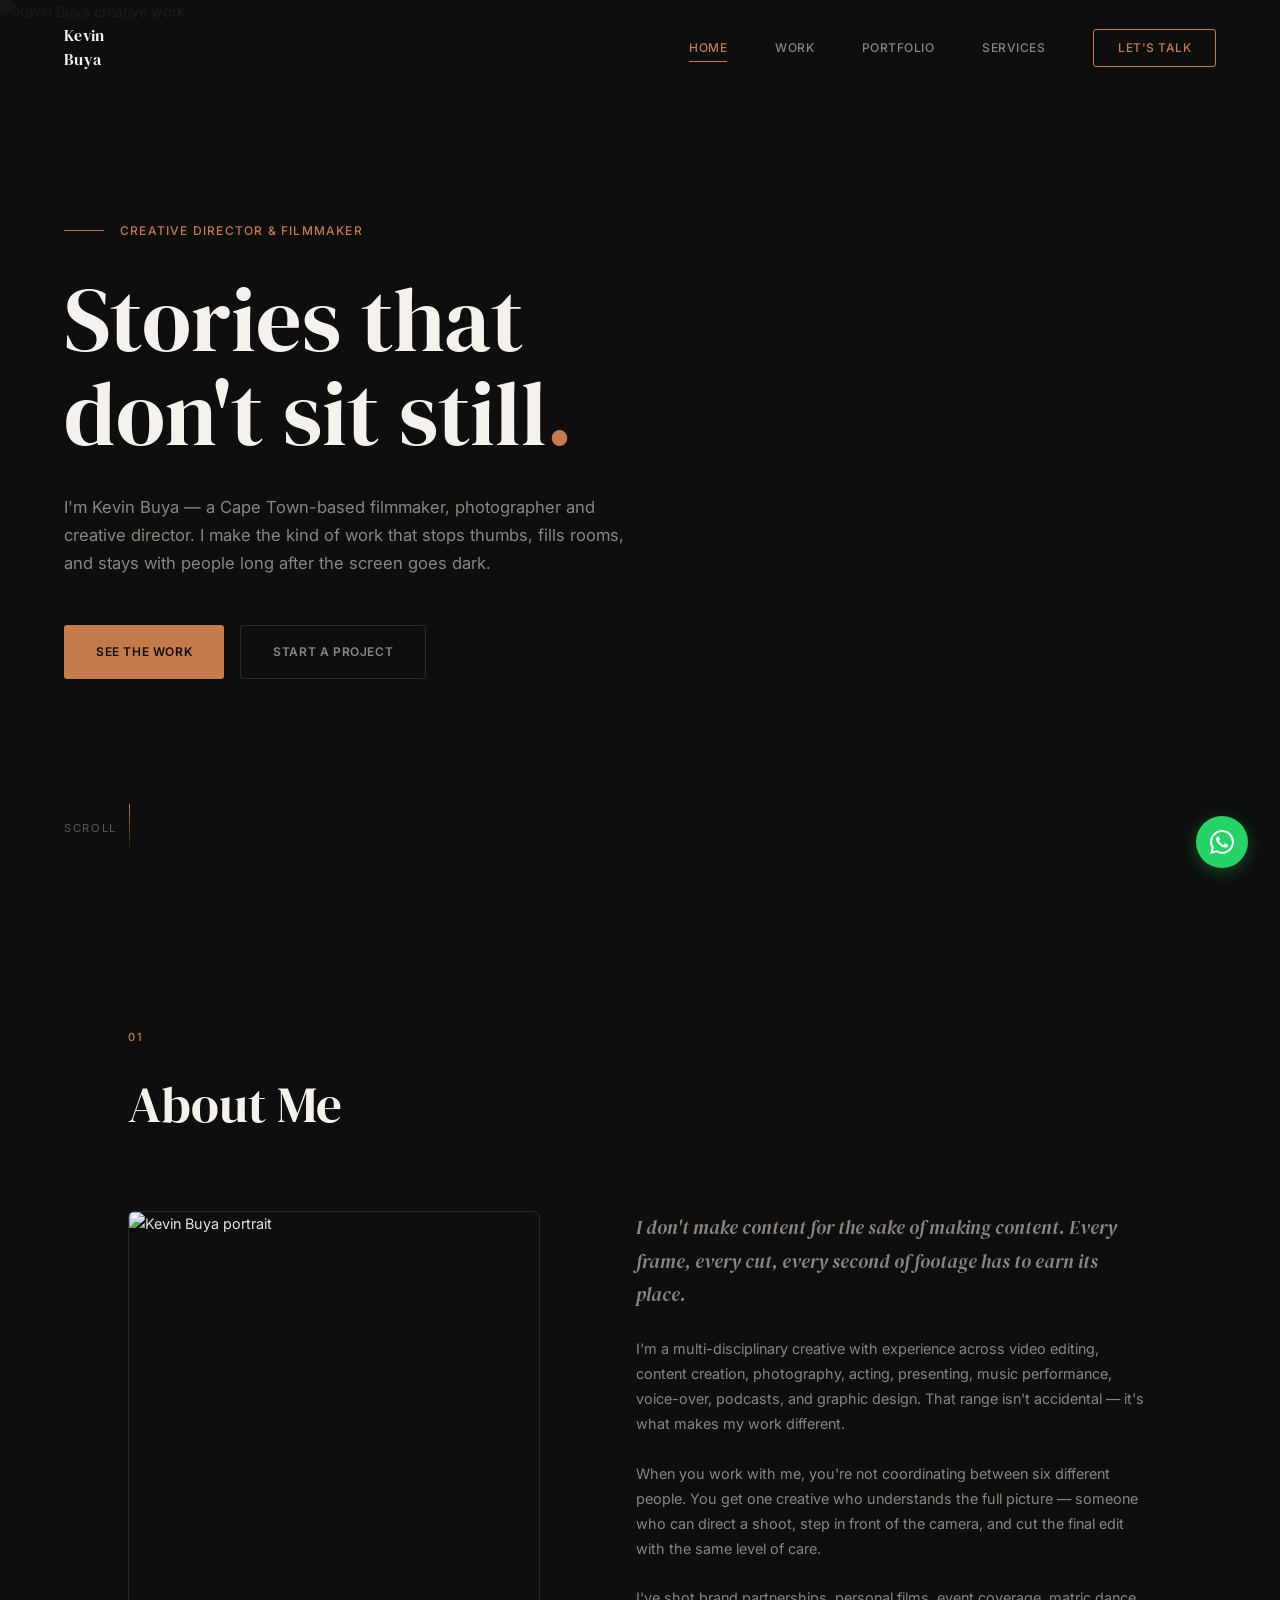
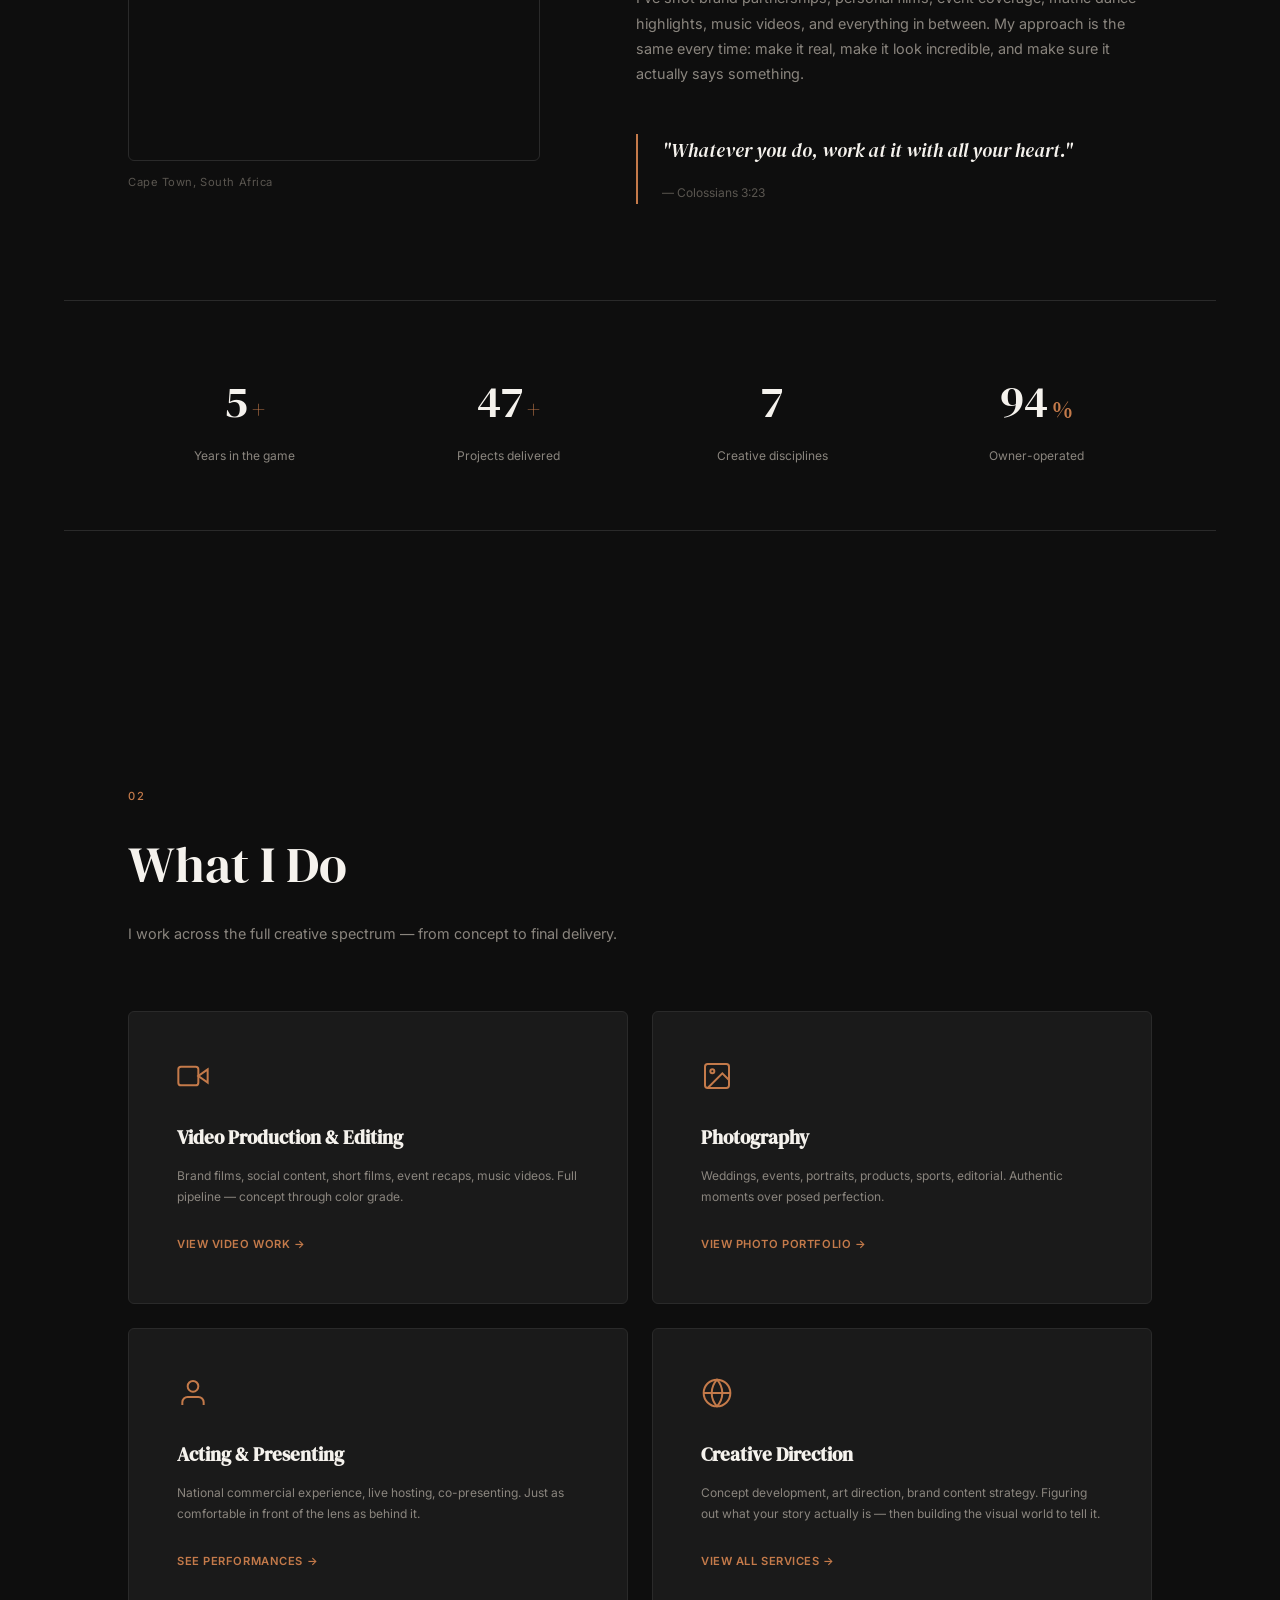
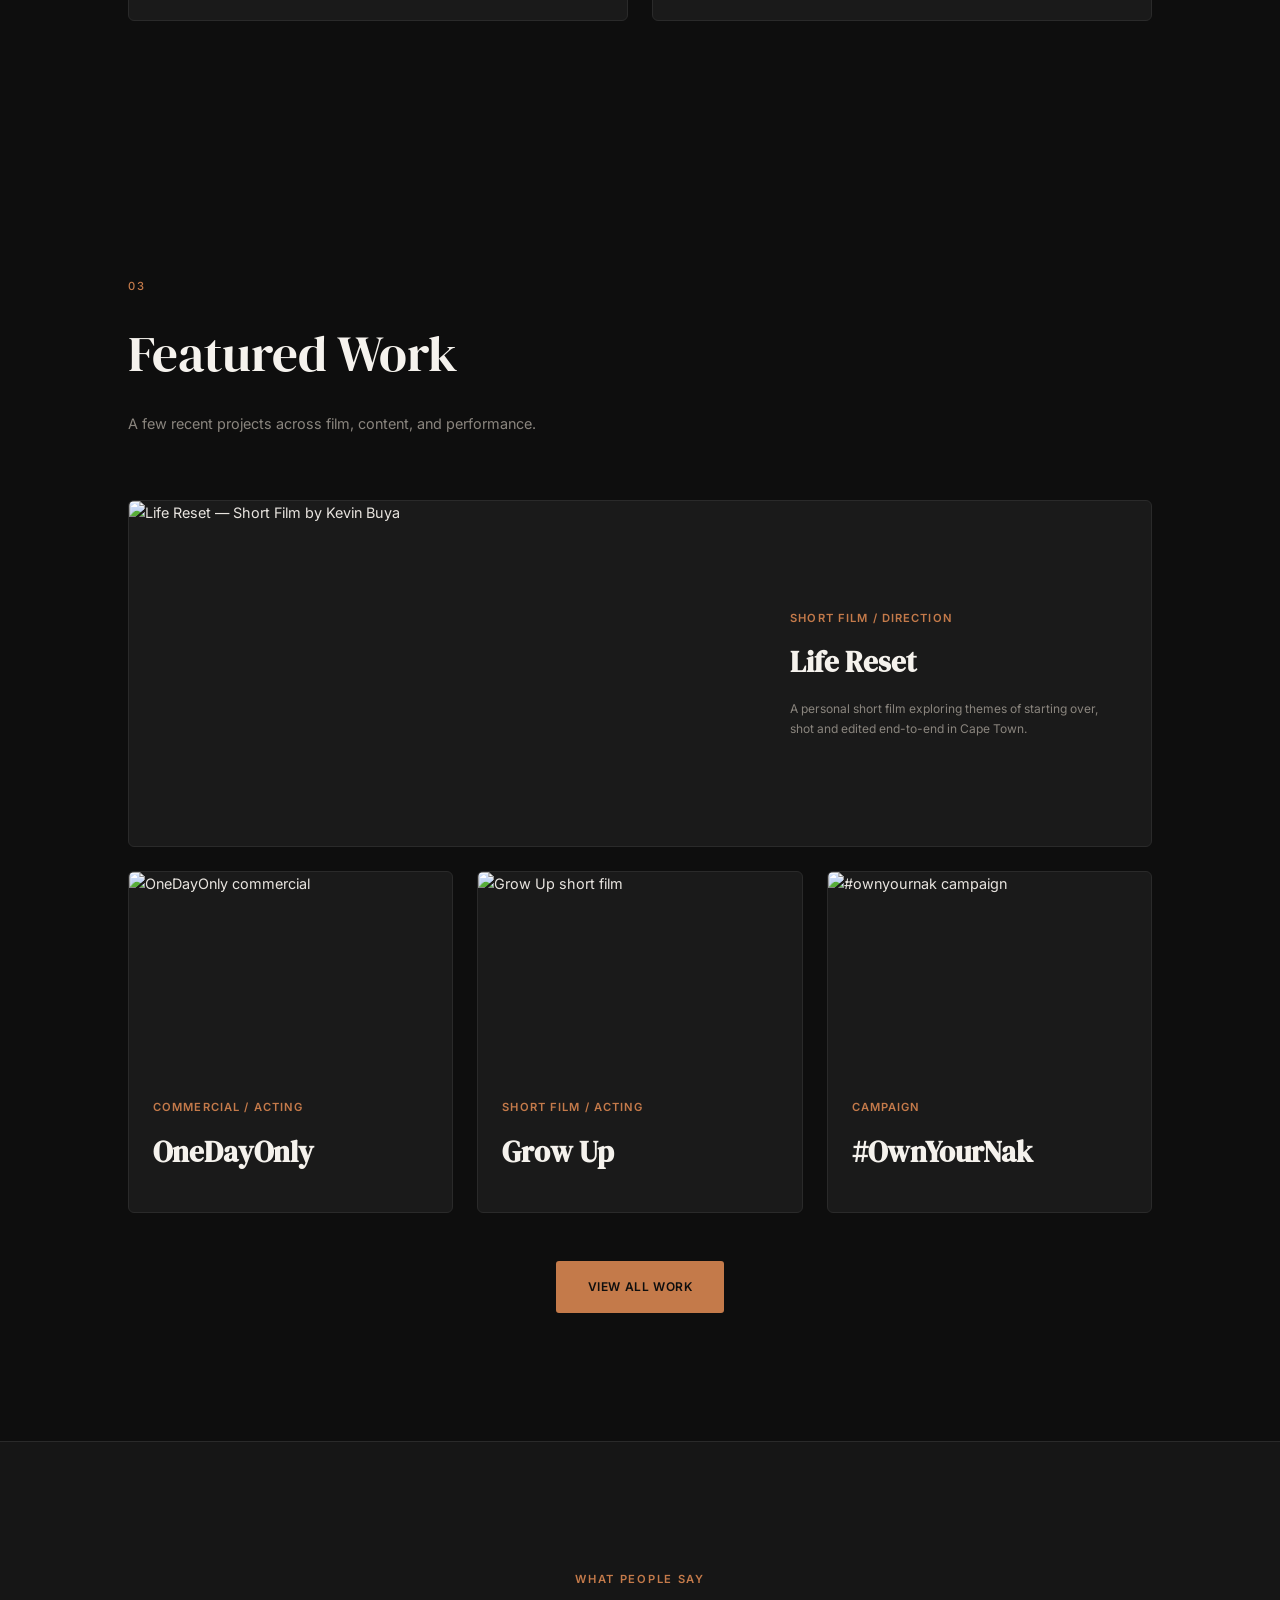
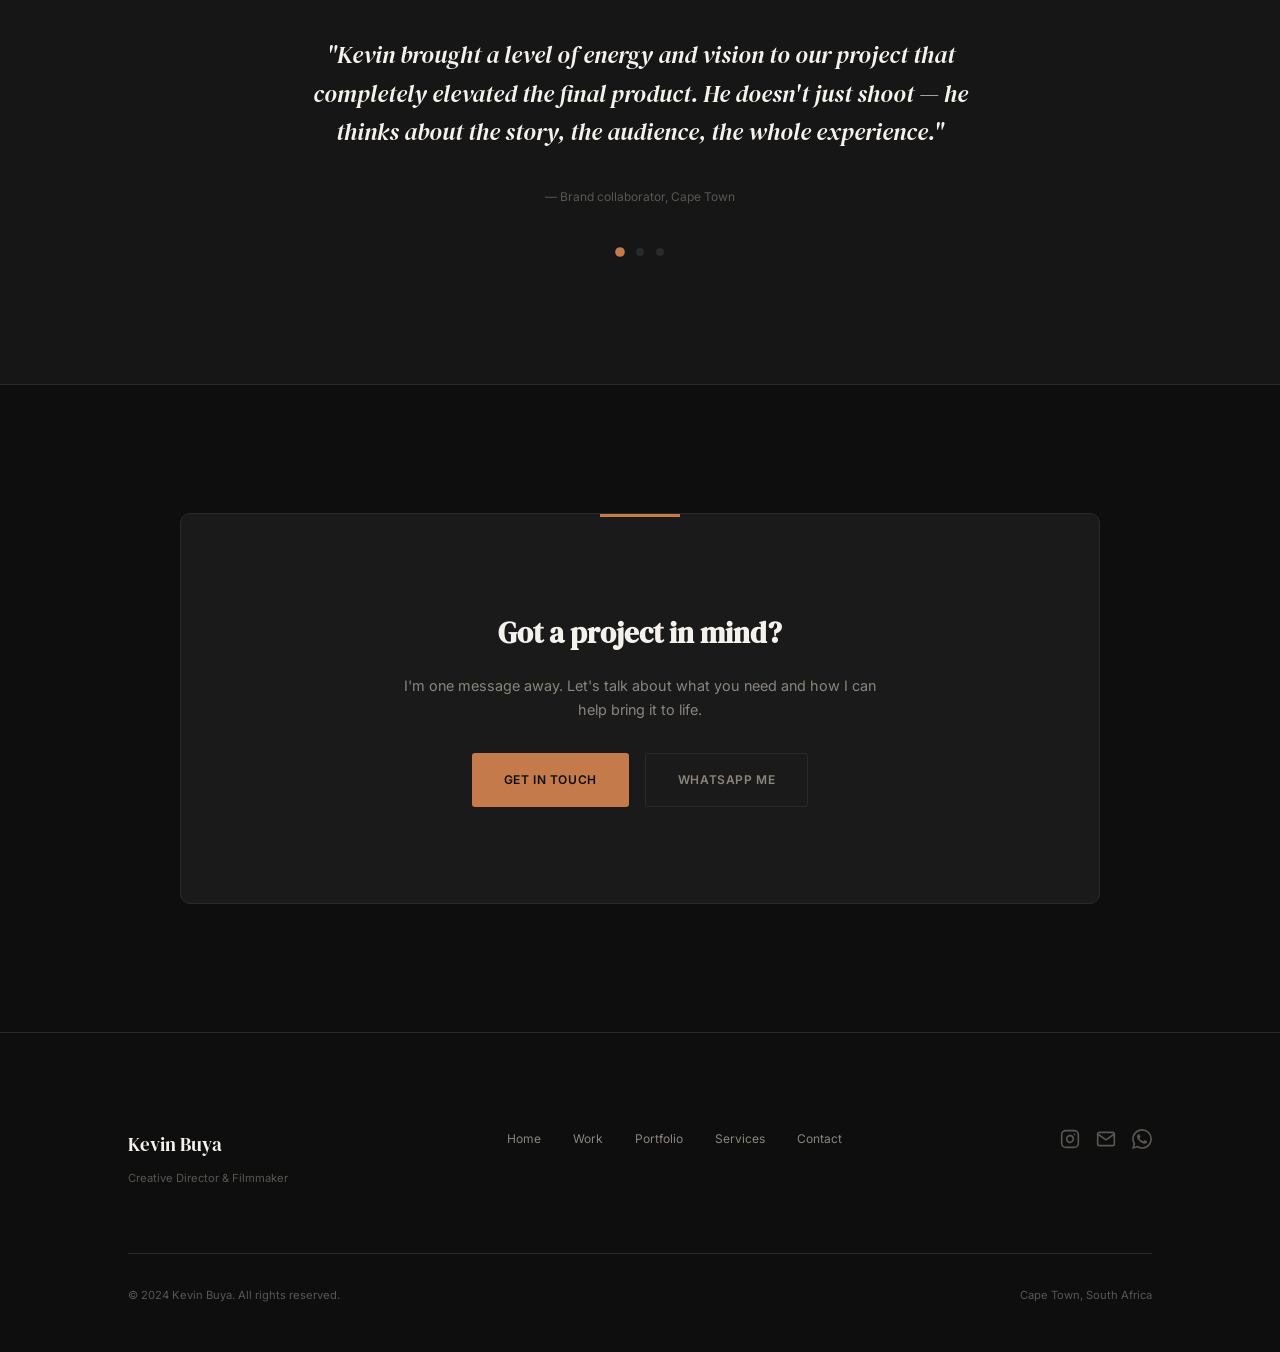
==== commit b2062ecd: "Multi-page rebuild with real content and embedded media - Split into 5 pages: Home, Work, Portfolio," ====
--- a/index.html
+++ b/index.html
@@ -5,78 +5,45 @@
   <meta name="viewport" content="width=device-width, initial-scale=1.0">
   <title>Kevin Buya — Creative Director, Filmmaker & Photographer | Cape Town</title>
   <meta name="description" content="Kevin Buya is a Cape Town-based creative director, filmmaker, photographer and content creator. Available for commercial, editorial and personal projects.">
-  <meta name="keywords" content="Kevin Buya, filmmaker, photographer, Cape Town, video editor, content creator, creative director, South Africa">
   <meta name="author" content="Kevin Buya">
   <meta name="robots" content="index, follow">
-
-  <!-- Open Graph -->
   <meta property="og:title" content="Kevin Buya — Creative Director & Filmmaker">
   <meta property="og:description" content="Cape Town-based creative director, filmmaker and photographer. Telling stories that move.">
   <meta property="og:type" content="website">
-  <meta property="og:url" content="https://kevinbuya.com">
-  <meta property="og:image" content="https://kevinbuya.com/og-image.jpg">
   <meta property="og:locale" content="en_ZA">
-
-  <!-- Twitter Card -->
   <meta name="twitter:card" content="summary_large_image">
-  <meta name="twitter:title" content="Kevin Buya — Creative Director & Filmmaker">
-  <meta name="twitter:description" content="Cape Town-based creative director, filmmaker and photographer. Telling stories that move.">
-  <meta name="twitter:image" content="https://kevinbuya.com/og-image.jpg">
-
-  <!-- Canonical -->
-  <link rel="canonical" href="https://kevinbuya.com">
-
-  <!-- Favicon -->
   <link rel="icon" type="image/svg+xml" href="data:image/svg+xml,<svg xmlns='http://www.w3.org/2000/svg' viewBox='0 0 100 100'><text y='.9em' font-size='90'>KB</text></svg>">
-
-  <!-- Preconnect -->
   <link rel="preconnect" href="https://fonts.googleapis.com">
   <link rel="preconnect" href="https://fonts.gstatic.com" crossorigin>
-
-  <!-- Fonts -->
   <link href="https://fonts.googleapis.com/css2?family=DM+Serif+Display:ital@0;1&family=Inter:wght@300;400;500;600&display=swap" rel="stylesheet">
-
-  <!-- Structured Data -->
   <script type="application/ld+json">
   {
     "@context": "https://schema.org",
     "@type": "Person",
     "name": "Kevin Buya",
     "jobTitle": "Creative Director & Filmmaker",
-    "url": "https://kevinbuya.com",
     "email": "misfitculturesa@gmail.com",
     "telephone": "+27744455671",
-    "address": {
-      "@type": "PostalAddress",
-      "addressLocality": "Cape Town",
-      "addressCountry": "ZA"
-    },
-    "sameAs": [
-      "https://instagram.com/misfitmediax"
-    ]
+    "address": { "@type": "PostalAddress", "addressLocality": "Cape Town", "addressCountry": "ZA" },
+    "sameAs": ["https://instagram.com/misfitmediax"]
   }
   </script>
-
   <link rel="stylesheet" href="styles.css">
 </head>
 <body>
-  <!-- Loader -->
-  <div class="loader" id="loader" aria-hidden="true">
-    <div class="loader__inner">
-      <span class="loader__text">KB</span>
-    </div>
-  </div>
-
-  <!-- Navigation -->
+  <div class="loader" id="loader" aria-hidden="true"><div class="loader__inner"><span class="loader__text">KB</span></div></div>
+
+  <!-- Nav -->
   <header class="nav" id="nav" role="banner">
-    <a href="#hero" class="nav__logo" aria-label="Kevin Buya — Home">
+    <a href="index.html" class="nav__logo" aria-label="Kevin Buya — Home">
       <span class="nav__logo-text">Kevin<br>Buya</span>
     </a>
     <nav class="nav__links" role="navigation" aria-label="Main navigation">
-      <a href="#work" class="nav__link">Work</a>
-      <a href="#about" class="nav__link">About</a>
-      <a href="#services" class="nav__link">Services</a>
-      <a href="#contact" class="nav__link nav__link--cta">Let's Talk</a>
+      <a href="index.html" class="nav__link nav__link--active">Home</a>
+      <a href="work.html" class="nav__link">Work</a>
+      <a href="portfolio.html" class="nav__link">Portfolio</a>
+      <a href="services.html" class="nav__link">Services</a>
+      <a href="contact.html" class="nav__link nav__link--cta">Let's Talk</a>
     </nav>
     <button class="nav__toggle" id="navToggle" aria-label="Toggle menu" aria-expanded="false">
       <span class="nav__toggle-bar"></span>
@@ -84,13 +51,13 @@
     </button>
   </header>
 
-  <!-- Mobile Menu -->
   <div class="mobile-menu" id="mobileMenu" role="dialog" aria-label="Mobile navigation">
     <nav class="mobile-menu__nav">
-      <a href="#work" class="mobile-menu__link" data-index="01">Work</a>
-      <a href="#about" class="mobile-menu__link" data-index="02">About</a>
-      <a href="#services" class="mobile-menu__link" data-index="03">Services</a>
-      <a href="#contact" class="mobile-menu__link" data-index="04">Contact</a>
+      <a href="index.html" class="mobile-menu__link" data-index="01">Home</a>
+      <a href="work.html" class="mobile-menu__link" data-index="02">Work</a>
+      <a href="portfolio.html" class="mobile-menu__link" data-index="03">Portfolio</a>
+      <a href="services.html" class="mobile-menu__link" data-index="04">Services</a>
+      <a href="contact.html" class="mobile-menu__link" data-index="05">Contact</a>
     </nav>
     <div class="mobile-menu__footer">
       <a href="mailto:misfitculturesa@gmail.com" class="mobile-menu__contact">misfitculturesa@gmail.com</a>
@@ -101,6 +68,10 @@
   <main>
     <!-- Hero -->
     <section class="hero" id="hero">
+      <div class="hero__bg">
+        <img src="https://drive.google.com/thumbnail?id=1nSOHbcgIpXdcU0TuSHFdPdDtrUzs1KSh&sz=w1920" alt="Kevin Buya creative work" class="hero__bg-img" loading="eager">
+        <div class="hero__bg-overlay"></div>
+      </div>
       <div class="hero__content">
         <div class="hero__tag reveal">
           <span class="hero__tag-line"></span>
@@ -114,8 +85,8 @@
           I'm Kevin Buya — a Cape Town-based filmmaker, photographer and creative director. I make the kind of work that stops thumbs, fills rooms, and stays with people long after the screen goes dark.
         </p>
         <div class="hero__actions reveal" data-delay="4">
-          <a href="#work" class="btn btn--primary">See the work</a>
-          <a href="#contact" class="btn btn--ghost">Start a project</a>
+          <a href="work.html" class="btn btn--primary">See the work</a>
+          <a href="contact.html" class="btn btn--ghost">Start a project</a>
         </div>
       </div>
       <div class="hero__scroll reveal" data-delay="5">
@@ -124,171 +95,24 @@
       </div>
     </section>
 
-    <!-- Selected Work -->
-    <section class="work" id="work">
-      <div class="section-header">
-        <span class="section-header__number">01</span>
-        <h2 class="section-header__title reveal">Selected Work</h2>
-        <p class="section-header__sub reveal">A mix of commercial, personal, and collaborative projects across film, photography, and content.</p>
-      </div>
-
-      <!-- Filter -->
-      <div class="work__filters reveal">
-        <button class="work__filter active" data-filter="all">All</button>
-        <button class="work__filter" data-filter="film">Film & Video</button>
-        <button class="work__filter" data-filter="commercial">Commercial</button>
-        <button class="work__filter" data-filter="content">Content</button>
-        <button class="work__filter" data-filter="performance">Performance</button>
-      </div>
-
-      <!-- Project Grid -->
-      <div class="work__grid">
-        <article class="project project--wide reveal" data-category="film">
-          <div class="project__media">
-            <div class="project__placeholder" data-initials="LR">
-              <span class="project__placeholder-tag">Film</span>
-            </div>
-          </div>
-          <div class="project__info">
-            <span class="project__category">Short Film / Direction</span>
-            <h3 class="project__title">Life Reset</h3>
-            <p class="project__desc">A personal short film exploring themes of starting over, shot and edited end-to-end in Cape Town.</p>
-            <span class="project__year">2024</span>
-          </div>
-        </article>
-
-        <article class="project reveal" data-category="commercial">
-          <div class="project__media">
-            <div class="project__placeholder" data-initials="OD">
-              <span class="project__placeholder-tag">Commercial</span>
-            </div>
-          </div>
-          <div class="project__info">
-            <span class="project__category">Commercial / Acting</span>
-            <h3 class="project__title">OneDayOnly</h3>
-            <p class="project__desc">National commercial for one of South Africa's leading e-commerce brands.</p>
-            <span class="project__year">2023</span>
-          </div>
-        </article>
-
-        <article class="project reveal" data-category="film">
-          <div class="project__media">
-            <div class="project__placeholder" data-initials="GU">
-              <span class="project__placeholder-tag">Film</span>
-            </div>
-          </div>
-          <div class="project__info">
-            <span class="project__category">Short Film / Acting</span>
-            <h3 class="project__title">Grow Up</h3>
-            <p class="project__desc">A 2024 short film — performance-driven storytelling with raw, honest direction.</p>
-            <span class="project__year">2024</span>
-          </div>
-        </article>
-
-        <article class="project project--wide reveal" data-category="commercial">
-          <div class="project__media">
-            <div class="project__placeholder" data-initials="NL">
-              <span class="project__placeholder-tag">Paid Partnership</span>
-            </div>
-          </div>
-          <div class="project__info">
-            <span class="project__category">Brand Partnership / Edit</span>
-            <h3 class="project__title">No Lays No Game</h3>
-            <p class="project__desc">Paid partnership content — concept through final delivery, built for engagement.</p>
-            <span class="project__year">2023</span>
-          </div>
-        </article>
-
-        <article class="project reveal" data-category="content">
-          <div class="project__media">
-            <div class="project__placeholder" data-initials="CC">
-              <span class="project__placeholder-tag">Content</span>
-            </div>
-          </div>
-          <div class="project__info">
-            <span class="project__category">Content Creation / Vlog</span>
-            <h3 class="project__title">Copper Club</h3>
-            <p class="project__desc">Instagram vlog series — shooting, editing and publishing on a fast turnaround.</p>
-            <span class="project__year">2023</span>
-          </div>
-        </article>
-
-        <article class="project reveal" data-category="performance">
-          <div class="project__media">
-            <div class="project__placeholder" data-initials="AC">
-              <span class="project__placeholder-tag">Presenting</span>
-            </div>
-          </div>
-          <div class="project__info">
-            <span class="project__category">Presenting / Co-host</span>
-            <h3 class="project__title">Almost Church</h3>
-            <p class="project__desc">Co-hosting duties — bringing energy, authenticity and presence to a live format.</p>
-            <span class="project__year">2023</span>
-          </div>
-        </article>
-
-        <article class="project reveal" data-category="film">
-          <div class="project__media">
-            <div class="project__placeholder" data-initials="BL">
-              <span class="project__placeholder-tag">Film</span>
-            </div>
-          </div>
-          <div class="project__info">
-            <span class="project__category">Short Film / Acting</span>
-            <h3 class="project__title">Being Lied To</h3>
-            <p class="project__desc">A 2019 short exploring deception and trust — an early but defining performance piece.</p>
-            <span class="project__year">2019</span>
-          </div>
-        </article>
-
-        <article class="project reveal" data-category="performance">
-          <div class="project__media">
-            <div class="project__placeholder" data-initials="JL">
-              <span class="project__placeholder-tag">Presenting</span>
-            </div>
-          </div>
-          <div class="project__info">
-            <span class="project__category">Live / Co-host</span>
-            <h3 class="project__title">Joshgen Live</h3>
-            <p class="project__desc">Live co-hosting — thinking on feet, reading the room, keeping it real.</p>
-            <span class="project__year">2023</span>
-          </div>
-        </article>
-      </div>
-
-      <!-- Photography CTA -->
-      <div class="work__photo-cta reveal">
-        <div class="work__photo-cta-inner">
-          <div class="work__photo-cta-text">
-            <span class="work__photo-cta-label">Photography</span>
-            <h3 class="work__photo-cta-title">Looking for my photo work?</h3>
-            <p>Weddings, events, portraits, product — I shoot it all. Head over to my dedicated photography portfolio.</p>
-          </div>
-          <a href="https://misfitmediaweb.my.canva.site/portfolio" target="_blank" rel="noopener" class="btn btn--primary">View Photography Portfolio</a>
-        </div>
-      </div>
-    </section>
-
     <!-- About -->
     <section class="about" id="about">
       <div class="section-header">
-        <span class="section-header__number">02</span>
-        <h2 class="section-header__title reveal">About</h2>
+        <span class="section-header__number">01</span>
+        <h2 class="section-header__title reveal">About Me</h2>
       </div>
       <div class="about__layout">
         <div class="about__portrait reveal">
           <div class="about__portrait-frame">
-            <div class="about__portrait-placeholder">
-              <span>KB</span>
-            </div>
+            <img src="https://drive.google.com/thumbnail?id=1AJRGn4y__CXwFpwxK0kmfVtX1f0NrrpX&sz=w800" alt="Kevin Buya portrait" class="about__portrait-img" loading="lazy">
           </div>
           <div class="about__portrait-caption">Cape Town, South Africa</div>
         </div>
         <div class="about__text">
           <p class="about__lead reveal">I don't make content for the sake of making content. Every frame, every cut, every second of footage has to earn its place.</p>
-          <p class="reveal">Based in Cape Town, I've spent years building a practice that spans filmmaking, photography, on-camera performance, and creative direction. I'm not a specialist in one thing — I'm fluent across the entire production chain, from concept to final export.</p>
-          <p class="reveal">That means when you work with me, you're not coordinating between six different people. You get one creative who understands the full picture — someone who can direct a shoot, step in front of the camera, and cut the final edit with the same level of care.</p>
-          <p class="reveal">I've shot brand partnerships, personal films, event coverage, and everything in between. My approach is the same every time: make it real, make it look incredible, and make sure it actually says something.</p>
+          <p class="reveal">I'm a multi-disciplinary creative with experience across video editing, content creation, photography, acting, presenting, music performance, voice-over, podcasts, and graphic design. That range isn't accidental — it's what makes my work different.</p>
+          <p class="reveal">When you work with me, you're not coordinating between six different people. You get one creative who understands the full picture — someone who can direct a shoot, step in front of the camera, and cut the final edit with the same level of care.</p>
+          <p class="reveal">I've shot brand partnerships, personal films, event coverage, matric dance highlights, music videos, and everything in between. My approach is the same every time: make it real, make it look incredible, and make sure it actually says something.</p>
           <blockquote class="about__quote reveal">
             <p>"Whatever you do, work at it with all your heart."</p>
             <cite>— Colossians 3:23</cite>
@@ -296,7 +120,6 @@
         </div>
       </div>
 
-      <!-- Stats -->
       <div class="stats reveal">
         <div class="stat">
           <span class="stat__number" data-count="5">0</span>
@@ -321,86 +144,126 @@
       </div>
     </section>
 
-    <!-- Services -->
-    <section class="services" id="services">
+    <!-- What I Do — Overview -->
+    <section class="disciplines">
+      <div class="section-header">
+        <span class="section-header__number">02</span>
+        <h2 class="section-header__title reveal">What I Do</h2>
+        <p class="section-header__sub reveal">I work across the full creative spectrum — from concept to final delivery.</p>
+      </div>
+
+      <div class="disciplines__grid">
+        <a href="work.html" class="discipline reveal">
+          <div class="discipline__icon">
+            <svg width="32" height="32" viewBox="0 0 24 24" fill="none" stroke="currentColor" stroke-width="1.5"><polygon points="23 7 16 12 23 17 23 7"/><rect x="1" y="5" width="15" height="14" rx="2" ry="2"/></svg>
+          </div>
+          <h3 class="discipline__title">Video Production & Editing</h3>
+          <p class="discipline__desc">Brand films, social content, short films, event recaps, music videos. Full pipeline — concept through color grade.</p>
+          <span class="discipline__cta">View video work &rarr;</span>
+        </a>
+
+        <a href="portfolio.html" class="discipline reveal">
+          <div class="discipline__icon">
+            <svg width="32" height="32" viewBox="0 0 24 24" fill="none" stroke="currentColor" stroke-width="1.5"><rect x="3" y="3" width="18" height="18" rx="2" ry="2"/><circle cx="8.5" cy="8.5" r="1.5"/><polyline points="21 15 16 10 5 21"/></svg>
+          </div>
+          <h3 class="discipline__title">Photography</h3>
+          <p class="discipline__desc">Weddings, events, portraits, products, sports, editorial. Authentic moments over posed perfection.</p>
+          <span class="discipline__cta">View photo portfolio &rarr;</span>
+        </a>
+
+        <a href="work.html#acting" class="discipline reveal">
+          <div class="discipline__icon">
+            <svg width="32" height="32" viewBox="0 0 24 24" fill="none" stroke="currentColor" stroke-width="1.5"><path d="M20 21v-2a4 4 0 0 0-4-4H8a4 4 0 0 0-4 4v2"/><circle cx="12" cy="7" r="4"/></svg>
+          </div>
+          <h3 class="discipline__title">Acting & Presenting</h3>
+          <p class="discipline__desc">National commercial experience, live hosting, co-presenting. Just as comfortable in front of the lens as behind it.</p>
+          <span class="discipline__cta">See performances &rarr;</span>
+        </a>
+
+        <a href="services.html" class="discipline reveal">
+          <div class="discipline__icon">
+            <svg width="32" height="32" viewBox="0 0 24 24" fill="none" stroke="currentColor" stroke-width="1.5"><circle cx="12" cy="12" r="10"/><line x1="2" y1="12" x2="22" y2="12"/><path d="M12 2a15.3 15.3 0 0 1 4 10 15.3 15.3 0 0 1-4 10 15.3 15.3 0 0 1-4-10 15.3 15.3 0 0 1 4-10z"/></svg>
+          </div>
+          <h3 class="discipline__title">Creative Direction</h3>
+          <p class="discipline__desc">Concept development, art direction, brand content strategy. Figuring out what your story actually is — then building the visual world to tell it.</p>
+          <span class="discipline__cta">View all services &rarr;</span>
+        </a>
+      </div>
+    </section>
+
+    <!-- Featured Work Preview -->
+    <section class="featured">
       <div class="section-header">
         <span class="section-header__number">03</span>
-        <h2 class="section-header__title reveal">What I Do</h2>
-        <p class="section-header__sub reveal">I work across the full creative spectrum. Here's where I add the most value.</p>
-      </div>
-
-      <div class="services__grid">
-        <div class="service reveal">
-          <span class="service__number">01</span>
-          <h3 class="service__title">Video Production & Editing</h3>
-          <p class="service__desc">From concept to color grade — brand films, social content, short films, event recaps. I handle the full pipeline or plug into your existing production.</p>
-          <ul class="service__list">
-            <li>Brand & commercial video</li>
-            <li>Short films & narrative</li>
-            <li>Social media content</li>
-            <li>Event coverage & recaps</li>
-            <li>Post-production & color</li>
-          </ul>
-        </div>
-
-        <div class="service reveal">
-          <span class="service__number">02</span>
-          <h3 class="service__title">Photography</h3>
-          <p class="service__desc">Self-taught with a natural eye. I shoot weddings, events, portraits, products, and editorial — always prioritizing authentic moments over posed perfection.</p>
-          <ul class="service__list">
-            <li>Weddings & events</li>
-            <li>Portraits & headshots</li>
-            <li>Product photography</li>
-            <li>Sports & action</li>
-            <li>Editorial shoots</li>
-          </ul>
-        </div>
-
-        <div class="service reveal">
-          <span class="service__number">03</span>
-          <h3 class="service__title">On-Camera Talent</h3>
-          <p class="service__desc">Acting, presenting, hosting — I'm comfortable in front of the lens as I am behind it. National commercial experience, live hosting, and performance work.</p>
-          <ul class="service__list">
-            <li>Commercial acting</li>
-            <li>Event hosting & MC</li>
-            <li>Presenting & co-hosting</li>
-            <li>Voice-over & podcast</li>
-          </ul>
-        </div>
-
-        <div class="service reveal">
-          <span class="service__number">04</span>
-          <h3 class="service__title">Creative Direction</h3>
-          <p class="service__desc">The connective tissue between all of the above. I help brands and individuals figure out what their story actually is — then build the visual world to tell it.</p>
-          <ul class="service__list">
-            <li>Concept development</li>
-            <li>Art direction</li>
-            <li>Brand content strategy</li>
-            <li>Campaign ideation</li>
-          </ul>
-        </div>
-      </div>
-
-      <!-- Process -->
-      <div class="process reveal">
-        <h3 class="process__title">How I Work</h3>
-        <div class="process__steps">
-          <div class="process__step">
-            <span class="process__step-num">01</span>
-            <h4>Brief & Align</h4>
-            <p>We talk. I listen. We get clear on what you actually need — not just what you think you need.</p>
-          </div>
-          <div class="process__step">
-            <span class="process__step-num">02</span>
-            <h4>Concept & Plan</h4>
-            <p>I come back with a direction. Mood, tone, format, timeline, budget — all mapped out before we shoot a single frame.</p>
-          </div>
-          <div class="process__step">
-            <span class="process__step-num">03</span>
-            <h4>Produce & Deliver</h4>
-            <p>I execute. You review. We refine. Final assets delivered ready to publish, broadcast, or frame on your wall.</p>
-          </div>
-        </div>
+        <h2 class="section-header__title reveal">Featured Work</h2>
+        <p class="section-header__sub reveal">A few recent projects across film, content, and performance.</p>
+      </div>
+
+      <div class="featured__grid">
+        <a href="work.html" class="featured__item featured__item--large reveal">
+          <div class="featured__media">
+            <img src="https://drive.google.com/thumbnail?id=1Px1_5sCIGdCCqFk1iHmx0U8QvjzXpFzv&sz=w1200" alt="Life Reset — Short Film by Kevin Buya" loading="lazy">
+            <div class="featured__overlay">
+              <span class="featured__play">
+                <svg width="48" height="48" viewBox="0 0 24 24" fill="currentColor"><polygon points="5 3 19 12 5 21 5 3"/></svg>
+              </span>
+            </div>
+          </div>
+          <div class="featured__info">
+            <span class="featured__cat">Short Film / Direction</span>
+            <h3>Life Reset</h3>
+            <p>A personal short film exploring themes of starting over, shot and edited end-to-end in Cape Town.</p>
+          </div>
+        </a>
+
+        <a href="work.html" class="featured__item reveal">
+          <div class="featured__media">
+            <img src="https://drive.google.com/thumbnail?id=1wmSAGE4EZR-CfPQAEJf-aKkQsEjWuCH2&sz=w800" alt="OneDayOnly commercial" loading="lazy">
+            <div class="featured__overlay">
+              <span class="featured__play">
+                <svg width="36" height="36" viewBox="0 0 24 24" fill="currentColor"><polygon points="5 3 19 12 5 21 5 3"/></svg>
+              </span>
+            </div>
+          </div>
+          <div class="featured__info">
+            <span class="featured__cat">Commercial / Acting</span>
+            <h3>OneDayOnly</h3>
+          </div>
+        </a>
+
+        <a href="work.html" class="featured__item reveal">
+          <div class="featured__media">
+            <img src="https://drive.google.com/thumbnail?id=1KxBur6foxUSjV-u-N4_tmD1zHdq-sH5T&sz=w800" alt="Grow Up short film" loading="lazy">
+            <div class="featured__overlay">
+              <span class="featured__play">
+                <svg width="36" height="36" viewBox="0 0 24 24" fill="currentColor"><polygon points="5 3 19 12 5 21 5 3"/></svg>
+              </span>
+            </div>
+          </div>
+          <div class="featured__info">
+            <span class="featured__cat">Short Film / Acting</span>
+            <h3>Grow Up</h3>
+          </div>
+        </a>
+
+        <a href="work.html" class="featured__item reveal">
+          <div class="featured__media">
+            <img src="https://drive.google.com/thumbnail?id=1SmOERoCYPhybz4x8TcalM75baoLjAzK_&sz=w800" alt="#ownyournak campaign" loading="lazy">
+            <div class="featured__overlay">
+              <span class="featured__play">
+                <svg width="36" height="36" viewBox="0 0 24 24" fill="currentColor"><polygon points="5 3 19 12 5 21 5 3"/></svg>
+              </span>
+            </div>
+          </div>
+          <div class="featured__info">
+            <span class="featured__cat">Campaign</span>
+            <h3>#OwnYourNak</h3>
+          </div>
+        </a>
+      </div>
+
+      <div class="featured__more reveal">
+        <a href="work.html" class="btn btn--primary">View all work</a>
       </div>
     </section>
 
@@ -411,21 +274,15 @@
         <div class="testimonials__carousel" id="testimonialCarousel">
           <div class="testimonial active">
             <blockquote class="testimonial__text">"Kevin brought a level of energy and vision to our project that completely elevated the final product. He doesn't just shoot — he thinks about the story, the audience, the whole experience."</blockquote>
-            <div class="testimonial__author">
-              <span class="testimonial__name">— Brand collaborator, Cape Town</span>
-            </div>
+            <div class="testimonial__author"><span class="testimonial__name">— Brand collaborator, Cape Town</span></div>
           </div>
           <div class="testimonial">
             <blockquote class="testimonial__text">"From brief to delivery, working with Kevin was seamless. He understood what we needed before we even finished explaining it. The turnaround was fast and the quality was exceptional."</blockquote>
-            <div class="testimonial__author">
-              <span class="testimonial__name">— Event client</span>
-            </div>
+            <div class="testimonial__author"><span class="testimonial__name">— Event client</span></div>
           </div>
           <div class="testimonial">
             <blockquote class="testimonial__text">"Kevin is one of those rare creatives who is just as comfortable behind the camera as in front of it. That versatility makes him incredibly valuable on any set."</blockquote>
-            <div class="testimonial__author">
-              <span class="testimonial__name">— Production partner</span>
-            </div>
+            <div class="testimonial__author"><span class="testimonial__name">— Production partner</span></div>
           </div>
         </div>
         <div class="testimonials__dots">
@@ -436,60 +293,15 @@
       </div>
     </section>
 
-    <!-- Contact -->
-    <section class="contact" id="contact">
-      <div class="section-header">
-        <span class="section-header__number">04</span>
-        <h2 class="section-header__title reveal">Let's Make Something</h2>
-        <p class="section-header__sub reveal">Got a project in mind? Need a creative who can actually deliver? I'm one message away.</p>
-      </div>
-
-      <div class="contact__layout">
-        <div class="contact__info reveal">
-          <div class="contact__block">
-            <span class="contact__label">Email</span>
-            <a href="mailto:misfitculturesa@gmail.com" class="contact__value">misfitculturesa@gmail.com</a>
-          </div>
-          <div class="contact__block">
-            <span class="contact__label">Phone / WhatsApp</span>
-            <a href="https://wa.me/27744455671" target="_blank" rel="noopener" class="contact__value">074 445 5671</a>
-          </div>
-          <div class="contact__block">
-            <span class="contact__label">Instagram</span>
-            <a href="https://instagram.com/misfitmediax" target="_blank" rel="noopener" class="contact__value">@misfitmediax</a>
-          </div>
-          <div class="contact__block">
-            <span class="contact__label">Based in</span>
-            <span class="contact__value contact__value--static">Cape Town, South Africa</span>
-          </div>
-        </div>
-
-        <form class="contact__form reveal" id="contactForm" action="https://formspree.io/f/placeholder" method="POST" novalidate>
-          <div class="form-group">
-            <label for="name" class="form-label">Your name</label>
-            <input type="text" id="name" name="name" class="form-input" required autocomplete="name">
-          </div>
-          <div class="form-group">
-            <label for="email" class="form-label">Email address</label>
-            <input type="email" id="email" name="email" class="form-input" required autocomplete="email">
-          </div>
-          <div class="form-group">
-            <label for="project" class="form-label">What do you need?</label>
-            <select id="project" name="project" class="form-input form-select">
-              <option value="" disabled selected>Select a service</option>
-              <option value="video">Video Production</option>
-              <option value="photography">Photography</option>
-              <option value="talent">On-Camera Talent</option>
-              <option value="creative-direction">Creative Direction</option>
-              <option value="other">Something else</option>
-            </select>
-          </div>
-          <div class="form-group">
-            <label for="message" class="form-label">Tell me about the project</label>
-            <textarea id="message" name="message" class="form-input form-textarea" rows="4" required></textarea>
-          </div>
-          <button type="submit" class="btn btn--primary btn--full">Send Message</button>
-        </form>
+    <!-- CTA -->
+    <section class="cta-band">
+      <div class="cta-band__inner reveal">
+        <h2 class="cta-band__title">Got a project in mind?</h2>
+        <p class="cta-band__text">I'm one message away. Let's talk about what you need and how I can help bring it to life.</p>
+        <div class="cta-band__actions">
+          <a href="contact.html" class="btn btn--primary">Get in touch</a>
+          <a href="https://wa.me/27744455671" target="_blank" rel="noopener" class="btn btn--ghost">WhatsApp me</a>
+        </div>
       </div>
     </section>
   </main>
@@ -503,10 +315,11 @@
           <span class="footer__tagline">Creative Director & Filmmaker</span>
         </div>
         <div class="footer__links">
-          <a href="#work">Work</a>
-          <a href="#about">About</a>
-          <a href="#services">Services</a>
-          <a href="#contact">Contact</a>
+          <a href="index.html">Home</a>
+          <a href="work.html">Work</a>
+          <a href="portfolio.html">Portfolio</a>
+          <a href="services.html">Services</a>
+          <a href="contact.html">Contact</a>
         </div>
         <div class="footer__social">
           <a href="https://instagram.com/misfitmediax" target="_blank" rel="noopener" aria-label="Instagram">
@@ -527,11 +340,9 @@
     </div>
   </footer>
 
-  <!-- Floating WhatsApp -->
   <a href="https://wa.me/27744455671" target="_blank" rel="noopener" class="fab" aria-label="Message on WhatsApp">
     <svg width="24" height="24" viewBox="0 0 24 24" fill="currentColor"><path d="M17.472 14.382c-.297-.149-1.758-.867-2.03-.967-.273-.099-.471-.148-.67.15-.197.297-.767.966-.94 1.164-.173.199-.347.223-.644.075-.297-.15-1.255-.463-2.39-1.475-.883-.788-1.48-1.761-1.653-2.059-.173-.297-.018-.458.13-.606.134-.133.298-.347.446-.52.149-.174.198-.298.298-.497.099-.198.05-.371-.025-.52-.075-.149-.669-1.612-.916-2.207-.242-.579-.487-.5-.669-.51-.173-.008-.371-.01-.57-.01-.198 0-.52.074-.792.372-.272.297-1.04 1.016-1.04 2.479 0 1.462 1.065 2.875 1.213 3.074.149.198 2.096 3.2 5.077 4.487.709.306 1.262.489 1.694.625.712.227 1.36.195 1.871.118.571-.085 1.758-.719 2.006-1.413.248-.694.248-1.289.173-1.413-.074-.124-.272-.198-.57-.347m-5.421 7.403h-.004a9.87 9.87 0 01-5.031-1.378l-.361-.214-3.741.982.998-3.648-.235-.374a9.86 9.86 0 01-1.51-5.26c.001-5.45 4.436-9.884 9.888-9.884 2.64 0 5.122 1.03 6.988 2.898a9.825 9.825 0 012.893 6.994c-.003 5.45-4.437 9.884-9.885 9.884m8.413-18.297A11.815 11.815 0 0012.05 0C5.495 0 .16 5.335.157 11.892c0 2.096.547 4.142 1.588 5.945L.057 24l6.305-1.654a11.882 11.882 0 005.683 1.448h.005c6.554 0 11.89-5.335 11.893-11.893a11.821 11.821 0 00-3.48-8.413z"/></svg>
   </a>
-
   <script src="main.js" defer></script>
 </body>
 </html>
--- a/styles.css
+++ b/styles.css
@@ -1,11 +1,8 @@
 /* ============================================================
-   KEVIN BUYA — Portfolio
-   Custom Design System
+   KEVIN BUYA — Portfolio | Multi-Page Design System
    ============================================================ */
 
-/* --- Design Tokens --- */
 :root {
-  /* Color Palette — warm, editorial, grounded */
   --c-bg:        #0e0e0e;
   --c-bg-alt:    #161616;
   --c-bg-card:   #1a1a1a;
@@ -19,7 +16,6 @@
   --c-accent-bg: rgba(196, 122, 74, 0.08);
   --c-white:     #f5f2ed;
 
-  /* Typography Scale */
   --f-display: 'DM Serif Display', Georgia, serif;
   --f-body:    'Inter', -apple-system, BlinkMacSystemFont, sans-serif;
 
@@ -31,1386 +27,384 @@
   --fs-small:  clamp(0.75rem, 0.8vw, 0.85rem);
   --fs-xs:     0.7rem;
 
-  /* Spacing Scale (4px base) */
-  --sp-1: 4px;
-  --sp-2: 8px;
-  --sp-3: 12px;
-  --sp-4: 16px;
-  --sp-5: 24px;
-  --sp-6: 32px;
-  --sp-7: 48px;
-  --sp-8: 64px;
-  --sp-9: 96px;
-  --sp-10: 128px;
-  --sp-11: 192px;
-
-  /* Elevation */
+  --sp-1: 4px; --sp-2: 8px; --sp-3: 12px; --sp-4: 16px;
+  --sp-5: 24px; --sp-6: 32px; --sp-7: 48px; --sp-8: 64px;
+  --sp-9: 96px; --sp-10: 128px; --sp-11: 192px;
+
   --shadow-sm: 0 1px 3px rgba(0,0,0,0.3);
   --shadow-md: 0 4px 16px rgba(0,0,0,0.4);
   --shadow-lg: 0 8px 32px rgba(0,0,0,0.5);
   --shadow-accent: 0 4px 24px rgba(196,122,74,0.15);
 
-  /* Borders */
-  --radius-sm: 3px;
-  --radius-md: 6px;
-  --radius-lg: 10px;
-
-  /* Transitions */
+  --radius-sm: 3px; --radius-md: 6px; --radius-lg: 10px;
   --ease-out: cubic-bezier(0.16, 1, 0.3, 1);
   --ease-in-out: cubic-bezier(0.65, 0, 0.35, 1);
-  --t-fast: 200ms;
-  --t-med:  400ms;
-  --t-slow: 700ms;
-
-  /* Layout */
+  --t-fast: 200ms; --t-med: 400ms; --t-slow: 700ms;
   --container: min(1280px, 90vw);
   --container-narrow: min(920px, 90vw);
 }
 
-
-/* --- Reset --- */
-*, *::before, *::after {
-  margin: 0;
-  padding: 0;
-  box-sizing: border-box;
-}
-
-html {
-  scroll-behavior: smooth;
-  -webkit-font-smoothing: antialiased;
-  -moz-osx-font-smoothing: grayscale;
-  scroll-padding-top: 80px;
-}
-
-body {
-  font-family: var(--f-body);
-  font-size: var(--fs-body);
-  line-height: 1.65;
-  color: var(--c-text);
-  background: var(--c-bg);
-  overflow-x: hidden;
-}
-
-img, video {
-  display: block;
-  max-width: 100%;
-  height: auto;
-}
-
-a {
-  color: inherit;
-  text-decoration: none;
-}
-
-button {
-  cursor: pointer;
-  border: none;
-  background: none;
-  font-family: inherit;
-  color: inherit;
-}
-
-ul, ol {
-  list-style: none;
-}
-
-::selection {
-  background: var(--c-accent);
-  color: var(--c-bg);
-}
-
-
-/* --- Loader --- */
-.loader {
-  position: fixed;
-  inset: 0;
-  z-index: 9999;
-  background: var(--c-bg);
-  display: flex;
-  align-items: center;
-  justify-content: center;
-  transition: opacity 0.6s var(--ease-out), visibility 0.6s;
-}
-
-.loader.hidden {
-  opacity: 0;
-  visibility: hidden;
-  pointer-events: none;
-}
-
-.loader__inner {
-  position: relative;
-}
-
-.loader__text {
-  font-family: var(--f-display);
-  font-size: 2rem;
-  color: var(--c-accent);
-  letter-spacing: 0.05em;
-  animation: loaderPulse 1.2s ease-in-out infinite;
-}
-
-@keyframes loaderPulse {
-  0%, 100% { opacity: 0.3; }
-  50% { opacity: 1; }
-}
-
-
-/* --- Navigation --- */
-.nav {
-  position: fixed;
-  top: 0;
-  left: 0;
-  right: 0;
-  z-index: 100;
-  display: flex;
-  align-items: center;
-  justify-content: space-between;
-  padding: var(--sp-5) clamp(var(--sp-5), 5vw, var(--sp-8));
-  transition: background var(--t-fast), backdrop-filter var(--t-fast), padding var(--t-fast);
-}
-
-.nav.scrolled {
-  background: rgba(14, 14, 14, 0.92);
-  backdrop-filter: blur(12px);
-  -webkit-backdrop-filter: blur(12px);
-  padding-top: var(--sp-4);
-  padding-bottom: var(--sp-4);
-  border-bottom: 1px solid var(--c-border);
-}
-
-.nav__logo {
-  z-index: 101;
-}
-
-.nav__logo-text {
-  font-family: var(--f-display);
-  font-size: 1rem;
-  line-height: 1.15;
-  letter-spacing: 0.02em;
-  color: var(--c-white);
-  transition: color var(--t-fast);
-}
-
-.nav__logo:hover .nav__logo-text {
-  color: var(--c-accent);
-}
-
-.nav__links {
-  display: flex;
-  align-items: center;
-  gap: var(--sp-7);
-}
-
-.nav__link {
-  font-size: var(--fs-small);
-  font-weight: 500;
-  letter-spacing: 0.04em;
-  text-transform: uppercase;
-  color: var(--c-text-muted);
-  transition: color var(--t-fast);
-  position: relative;
-}
-
-.nav__link::after {
-  content: '';
-  position: absolute;
-  bottom: -4px;
-  left: 0;
-  width: 0;
-  height: 1px;
-  background: var(--c-accent);
-  transition: width var(--t-med) var(--ease-out);
-}
-
-.nav__link:hover {
-  color: var(--c-text);
-}
-
-.nav__link:hover::after {
-  width: 100%;
-}
-
-.nav__link--cta {
-  color: var(--c-accent);
-  padding: var(--sp-2) var(--sp-5);
-  border: 1px solid var(--c-accent);
-  border-radius: var(--radius-sm);
-  transition: background var(--t-fast), color var(--t-fast);
-}
-
-.nav__link--cta::after {
-  display: none;
-}
-
-.nav__link--cta:hover {
-  background: var(--c-accent);
-  color: var(--c-bg);
-}
-
-.nav__toggle {
-  display: none;
-  flex-direction: column;
-  gap: 6px;
-  z-index: 101;
-  padding: var(--sp-2);
-}
-
-.nav__toggle-bar {
-  display: block;
-  width: 24px;
-  height: 2px;
-  background: var(--c-white);
-  transition: transform var(--t-med) var(--ease-out), opacity var(--t-fast);
-}
-
-.nav__toggle.active .nav__toggle-bar:first-child {
-  transform: translateY(4px) rotate(45deg);
-}
-
-.nav__toggle.active .nav__toggle-bar:last-child {
-  transform: translateY(-4px) rotate(-45deg);
-}
-
-
-/* --- Mobile Menu --- */
-.mobile-menu {
-  position: fixed;
-  inset: 0;
-  z-index: 99;
-  background: var(--c-bg);
-  display: flex;
-  flex-direction: column;
-  justify-content: center;
-  padding: var(--sp-9) clamp(var(--sp-5), 8vw, var(--sp-8));
-  opacity: 0;
-  visibility: hidden;
-  transition: opacity var(--t-slow) var(--ease-out), visibility var(--t-slow);
-}
-
-.mobile-menu.open {
-  opacity: 1;
-  visibility: visible;
-}
-
-.mobile-menu__link {
-  display: block;
-  font-family: var(--f-display);
-  font-size: clamp(2rem, 8vw, 3.5rem);
-  line-height: 1.3;
-  margin-bottom: var(--sp-5);
-  color: var(--c-text);
-  transform: translateY(30px);
-  opacity: 0;
-  transition: transform var(--t-slow) var(--ease-out), opacity var(--t-slow), color var(--t-fast);
-}
-
-.mobile-menu.open .mobile-menu__link {
-  transform: translateY(0);
-  opacity: 1;
-}
-
+*, *::before, *::after { margin: 0; padding: 0; box-sizing: border-box; }
+html { scroll-behavior: smooth; -webkit-font-smoothing: antialiased; -moz-osx-font-smoothing: grayscale; scroll-padding-top: 80px; }
+body { font-family: var(--f-body); font-size: var(--fs-body); line-height: 1.65; color: var(--c-text); background: var(--c-bg); overflow-x: hidden; }
+img, video { display: block; max-width: 100%; height: auto; }
+a { color: inherit; text-decoration: none; }
+button { cursor: pointer; border: none; background: none; font-family: inherit; color: inherit; }
+ul, ol { list-style: none; }
+::selection { background: var(--c-accent); color: var(--c-bg); }
+
+/* Loader */
+.loader { position: fixed; inset: 0; z-index: 9999; background: var(--c-bg); display: flex; align-items: center; justify-content: center; transition: opacity 0.6s var(--ease-out), visibility 0.6s; }
+.loader.hidden { opacity: 0; visibility: hidden; pointer-events: none; }
+.loader__text { font-family: var(--f-display); font-size: 2rem; color: var(--c-accent); letter-spacing: 0.05em; animation: loaderPulse 1.2s ease-in-out infinite; }
+@keyframes loaderPulse { 0%, 100% { opacity: 0.3; } 50% { opacity: 1; } }
+
+/* Nav */
+.nav { position: fixed; top: 0; left: 0; right: 0; z-index: 100; display: flex; align-items: center; justify-content: space-between; padding: var(--sp-5) clamp(var(--sp-5), 5vw, var(--sp-8)); transition: background var(--t-fast), backdrop-filter var(--t-fast), padding var(--t-fast); }
+.nav.scrolled { background: rgba(14,14,14,0.92); backdrop-filter: blur(12px); -webkit-backdrop-filter: blur(12px); padding-top: var(--sp-4); padding-bottom: var(--sp-4); border-bottom: 1px solid var(--c-border); }
+.nav__logo { z-index: 101; }
+.nav__logo-text { font-family: var(--f-display); font-size: 1rem; line-height: 1.15; letter-spacing: 0.02em; color: var(--c-white); transition: color var(--t-fast); }
+.nav__logo:hover .nav__logo-text { color: var(--c-accent); }
+.nav__links { display: flex; align-items: center; gap: var(--sp-7); }
+.nav__link { font-size: var(--fs-small); font-weight: 500; letter-spacing: 0.04em; text-transform: uppercase; color: var(--c-text-muted); transition: color var(--t-fast); position: relative; }
+.nav__link::after { content: ''; position: absolute; bottom: -4px; left: 0; width: 0; height: 1px; background: var(--c-accent); transition: width var(--t-med) var(--ease-out); }
+.nav__link:hover { color: var(--c-text); }
+.nav__link:hover::after { width: 100%; }
+.nav__link--active { color: var(--c-accent); }
+.nav__link--active::after { width: 100%; }
+.nav__link--cta { color: var(--c-accent); padding: var(--sp-2) var(--sp-5); border: 1px solid var(--c-accent); border-radius: var(--radius-sm); transition: background var(--t-fast), color var(--t-fast); }
+.nav__link--cta::after { display: none; }
+.nav__link--cta:hover { background: var(--c-accent); color: var(--c-bg); }
+.nav__toggle { display: none; flex-direction: column; gap: 6px; z-index: 101; padding: var(--sp-2); }
+.nav__toggle-bar { display: block; width: 24px; height: 2px; background: var(--c-white); transition: transform var(--t-med) var(--ease-out), opacity var(--t-fast); }
+.nav__toggle.active .nav__toggle-bar:first-child { transform: translateY(4px) rotate(45deg); }
+.nav__toggle.active .nav__toggle-bar:last-child { transform: translateY(-4px) rotate(-45deg); }
+
+/* Mobile Menu */
+.mobile-menu { position: fixed; inset: 0; z-index: 99; background: var(--c-bg); display: flex; flex-direction: column; justify-content: center; padding: var(--sp-9) clamp(var(--sp-5), 8vw, var(--sp-8)); opacity: 0; visibility: hidden; transition: opacity var(--t-slow) var(--ease-out), visibility var(--t-slow); }
+.mobile-menu.open { opacity: 1; visibility: visible; }
+.mobile-menu__link { display: block; font-family: var(--f-display); font-size: clamp(2rem, 8vw, 3.5rem); line-height: 1.3; margin-bottom: var(--sp-5); color: var(--c-text); transform: translateY(30px); opacity: 0; transition: transform var(--t-slow) var(--ease-out), opacity var(--t-slow), color var(--t-fast); }
+.mobile-menu.open .mobile-menu__link { transform: translateY(0); opacity: 1; }
 .mobile-menu.open .mobile-menu__link:nth-child(1) { transition-delay: 0.1s; }
 .mobile-menu.open .mobile-menu__link:nth-child(2) { transition-delay: 0.15s; }
 .mobile-menu.open .mobile-menu__link:nth-child(3) { transition-delay: 0.2s; }
 .mobile-menu.open .mobile-menu__link:nth-child(4) { transition-delay: 0.25s; }
-
-.mobile-menu__link::before {
-  content: attr(data-index);
-  display: block;
-  font-family: var(--f-body);
-  font-size: var(--fs-xs);
-  font-weight: 500;
-  letter-spacing: 0.1em;
-  text-transform: uppercase;
-  color: var(--c-accent);
-  margin-bottom: var(--sp-1);
-}
-
-.mobile-menu__link:hover {
-  color: var(--c-accent);
-}
-
-.mobile-menu__footer {
-  position: absolute;
-  bottom: var(--sp-7);
-  left: clamp(var(--sp-5), 8vw, var(--sp-8));
-}
-
-.mobile-menu__contact {
-  display: block;
-  font-size: var(--fs-small);
-  color: var(--c-text-muted);
-  margin-bottom: var(--sp-2);
-}
-
-
-/* --- Hero --- */
-.hero {
-  min-height: 100vh;
-  min-height: 100svh;
-  display: flex;
-  flex-direction: column;
-  justify-content: center;
-  padding: var(--sp-10) clamp(var(--sp-5), 5vw, var(--sp-8));
-  position: relative;
-}
-
-.hero__content {
-  max-width: 800px;
-}
-
-.hero__tag {
-  display: flex;
-  align-items: center;
-  gap: var(--sp-4);
-  margin-bottom: var(--sp-6);
-}
-
-.hero__tag-line {
-  width: 40px;
-  height: 1px;
-  background: var(--c-accent);
-}
-
-.hero__tag-text {
-  font-size: var(--fs-small);
-  font-weight: 500;
-  letter-spacing: 0.1em;
-  text-transform: uppercase;
-  color: var(--c-accent);
-}
-
-.hero__title {
-  font-family: var(--f-display);
-  font-size: var(--fs-hero);
-  font-weight: 400;
-  line-height: 1.05;
-  margin-bottom: var(--sp-6);
-  color: var(--c-white);
-}
-
-.hero__title-line {
-  display: block;
-}
-
-.hero__title-accent {
-  color: var(--c-accent);
-}
-
-.hero__sub {
-  font-size: clamp(1rem, 1.3vw, 1.15rem);
-  line-height: 1.7;
-  color: var(--c-text-muted);
-  max-width: 560px;
-  margin-bottom: var(--sp-7);
-}
-
-.hero__actions {
-  display: flex;
-  gap: var(--sp-4);
-  flex-wrap: wrap;
-}
-
-.hero__scroll {
-  position: absolute;
-  bottom: var(--sp-7);
-  left: clamp(var(--sp-5), 5vw, var(--sp-8));
-  display: flex;
-  align-items: center;
-  gap: var(--sp-3);
-}
-
-.hero__scroll-text {
-  font-size: var(--fs-xs);
-  letter-spacing: 0.15em;
-  text-transform: uppercase;
-  color: var(--c-text-dim);
-}
-
-.hero__scroll-line {
-  width: 1px;
-  height: 48px;
-  background: linear-gradient(to bottom, var(--c-accent), transparent);
-  animation: scrollLine 2s ease-in-out infinite;
-}
-
-@keyframes scrollLine {
-  0% { transform: scaleY(0); transform-origin: top; }
-  50% { transform: scaleY(1); transform-origin: top; }
-  50.01% { transform-origin: bottom; }
-  100% { transform: scaleY(0); transform-origin: bottom; }
-}
-
-
-/* --- Buttons --- */
-.btn {
-  display: inline-flex;
-  align-items: center;
-  justify-content: center;
-  font-family: var(--f-body);
-  font-size: var(--fs-small);
-  font-weight: 600;
-  letter-spacing: 0.05em;
-  text-transform: uppercase;
-  padding: var(--sp-4) var(--sp-6);
-  border-radius: var(--radius-sm);
-  transition: all var(--t-fast) var(--ease-out);
-  position: relative;
-  overflow: hidden;
-}
-
-.btn--primary {
-  background: var(--c-accent);
-  color: var(--c-bg);
-}
-
-.btn--primary:hover {
-  background: var(--c-accent-hover);
-  box-shadow: var(--shadow-accent);
-  transform: translateY(-1px);
-}
-
-.btn--ghost {
-  border: 1px solid var(--c-border);
-  color: var(--c-text-muted);
-}
-
-.btn--ghost:hover {
-  border-color: var(--c-text-muted);
-  color: var(--c-text);
-}
-
-.btn--full {
-  width: 100%;
-}
-
-
-/* --- Section Headers --- */
-.section-header {
-  max-width: var(--container);
-  margin: 0 auto var(--sp-8);
-  padding: 0 clamp(var(--sp-5), 5vw, var(--sp-8));
-}
-
-.section-header__number {
-  font-size: var(--fs-xs);
-  font-weight: 500;
-  letter-spacing: 0.2em;
-  color: var(--c-accent);
-  margin-bottom: var(--sp-4);
-  display: block;
-}
-
-.section-header__title {
-  font-family: var(--f-display);
-  font-size: var(--fs-h2);
-  font-weight: 400;
-  color: var(--c-white);
-  margin-bottom: var(--sp-4);
-}
-
-.section-header__sub {
-  font-size: var(--fs-body);
-  color: var(--c-text-muted);
-  max-width: 520px;
-  line-height: 1.7;
-}
-
-
-/* --- Work Section --- */
-.work {
-  padding: var(--sp-11) 0 var(--sp-10);
-}
-
-.work__filters {
-  max-width: var(--container);
-  margin: 0 auto var(--sp-8);
-  padding: 0 clamp(var(--sp-5), 5vw, var(--sp-8));
-  display: flex;
-  gap: var(--sp-2);
-  flex-wrap: wrap;
-}
-
-.work__filter {
-  font-size: var(--fs-small);
-  font-weight: 500;
-  padding: var(--sp-2) var(--sp-4);
-  border-radius: var(--radius-sm);
-  color: var(--c-text-muted);
-  transition: all var(--t-fast);
-  border: 1px solid transparent;
-}
-
-.work__filter:hover {
-  color: var(--c-text);
-}
-
-.work__filter.active {
-  color: var(--c-accent);
-  border-color: var(--c-accent);
-  background: var(--c-accent-bg);
-}
-
-.work__grid {
-  max-width: var(--container);
-  margin: 0 auto;
-  padding: 0 clamp(var(--sp-5), 5vw, var(--sp-8));
-  display: grid;
-  grid-template-columns: repeat(2, 1fr);
-  gap: var(--sp-5);
-}
-
-.project {
-  background: var(--c-bg-card);
-  border-radius: var(--radius-md);
-  overflow: hidden;
-  border: 1px solid var(--c-border);
-  transition: transform var(--t-med) var(--ease-out), box-shadow var(--t-med), border-color var(--t-fast);
-  cursor: pointer;
-}
-
-.project:hover {
-  transform: translateY(-4px);
-  box-shadow: var(--shadow-lg);
-  border-color: rgba(196, 122, 74, 0.2);
-}
-
-.project--wide {
-  grid-column: span 2;
-  display: grid;
-  grid-template-columns: 1.2fr 1fr;
-}
-
-.project__media {
-  aspect-ratio: 16 / 10;
-  overflow: hidden;
-  position: relative;
-}
-
-.project--wide .project__media {
-  aspect-ratio: 16 / 11;
-}
-
-.project__placeholder {
-  width: 100%;
-  height: 100%;
-  background: var(--c-surface);
-  display: flex;
-  align-items: center;
-  justify-content: center;
-  position: relative;
-  overflow: hidden;
-}
-
-.project__placeholder::before {
-  content: attr(data-initials);
-  font-family: var(--f-display);
-  font-size: 3rem;
-  color: var(--c-border);
-  letter-spacing: 0.1em;
-}
-
-.project__placeholder::after {
-  content: '';
-  position: absolute;
-  inset: 0;
-  background: linear-gradient(135deg, transparent 40%, rgba(196,122,74,0.05));
-}
-
-.project__placeholder-tag {
-  position: absolute;
-  top: var(--sp-4);
-  left: var(--sp-4);
-  font-size: var(--fs-xs);
-  font-weight: 600;
-  letter-spacing: 0.08em;
-  text-transform: uppercase;
-  color: var(--c-accent);
-  background: rgba(14,14,14,0.8);
-  padding: var(--sp-1) var(--sp-3);
-  border-radius: var(--radius-sm);
-  z-index: 1;
-}
-
-.project__info {
-  padding: var(--sp-5) var(--sp-5) var(--sp-6);
-  display: flex;
-  flex-direction: column;
-}
-
-.project--wide .project__info {
-  padding: var(--sp-7);
-  justify-content: center;
-}
-
-.project__category {
-  font-size: var(--fs-xs);
-  font-weight: 500;
-  letter-spacing: 0.1em;
-  text-transform: uppercase;
-  color: var(--c-accent);
-  margin-bottom: var(--sp-3);
-}
-
-.project__title {
-  font-family: var(--f-display);
-  font-size: var(--fs-h3);
-  font-weight: 400;
-  color: var(--c-white);
-  margin-bottom: var(--sp-3);
-}
-
-.project__desc {
-  font-size: var(--fs-small);
-  color: var(--c-text-muted);
-  line-height: 1.65;
-  margin-bottom: var(--sp-4);
-  flex-grow: 1;
-}
-
-.project__year {
-  font-size: var(--fs-xs);
-  color: var(--c-text-dim);
-  letter-spacing: 0.1em;
-}
-
-
-/* --- Photography CTA --- */
-.work__photo-cta {
-  max-width: var(--container);
-  margin: var(--sp-9) auto 0;
-  padding: 0 clamp(var(--sp-5), 5vw, var(--sp-8));
-}
-
-.work__photo-cta-inner {
-  display: flex;
-  align-items: center;
-  justify-content: space-between;
-  gap: var(--sp-7);
-  padding: var(--sp-7) var(--sp-8);
-  background: var(--c-bg-alt);
-  border: 1px solid var(--c-border);
-  border-radius: var(--radius-md);
-  position: relative;
-  overflow: hidden;
-}
-
-.work__photo-cta-inner::before {
-  content: '';
-  position: absolute;
-  top: 0;
-  left: 0;
-  width: 3px;
-  height: 100%;
-  background: var(--c-accent);
-}
-
-.work__photo-cta-label {
-  font-size: var(--fs-xs);
-  font-weight: 600;
-  letter-spacing: 0.12em;
-  text-transform: uppercase;
-  color: var(--c-accent);
-  margin-bottom: var(--sp-3);
-  display: block;
-}
-
-.work__photo-cta-title {
-  font-family: var(--f-display);
-  font-size: var(--fs-h4);
-  color: var(--c-white);
-  margin-bottom: var(--sp-3);
-}
-
-.work__photo-cta-text p {
-  font-size: var(--fs-small);
-  color: var(--c-text-muted);
-  max-width: 400px;
-}
-
-
-/* --- About --- */
-.about {
-  padding: var(--sp-10) 0;
-}
-
-.about__layout {
-  max-width: var(--container);
-  margin: 0 auto;
-  padding: 0 clamp(var(--sp-5), 5vw, var(--sp-8));
-  display: grid;
-  grid-template-columns: 0.8fr 1fr;
-  gap: var(--sp-9);
-  align-items: start;
-}
-
-.about__portrait-frame {
-  aspect-ratio: 3 / 4;
-  border-radius: var(--radius-md);
-  overflow: hidden;
-  border: 1px solid var(--c-border);
-  position: relative;
-}
-
-.about__portrait-placeholder {
-  width: 100%;
-  height: 100%;
-  background: var(--c-surface);
-  display: flex;
-  align-items: center;
-  justify-content: center;
-  font-family: var(--f-display);
-  font-size: 3rem;
-  color: var(--c-border);
-}
-
-.about__portrait-caption {
-  font-size: var(--fs-xs);
-  color: var(--c-text-dim);
-  margin-top: var(--sp-3);
-  letter-spacing: 0.05em;
-}
-
-.about__lead {
-  font-family: var(--f-display);
-  font-size: var(--fs-h4);
-  font-style: italic;
-  color: var(--c-white);
-  line-height: 1.5;
-  margin-bottom: var(--sp-6);
-}
-
-.about__text p {
-  color: var(--c-text-muted);
-  margin-bottom: var(--sp-5);
-  line-height: 1.75;
-}
-
-.about__quote {
-  margin-top: var(--sp-7);
-  padding-left: var(--sp-5);
-  border-left: 2px solid var(--c-accent);
-}
-
-.about__quote p {
-  font-family: var(--f-display);
-  font-size: var(--fs-h4);
-  font-style: italic;
-  color: var(--c-white);
-  margin-bottom: var(--sp-3);
-}
-
-.about__quote cite {
-  font-size: var(--fs-small);
-  font-style: normal;
-  color: var(--c-text-dim);
-}
-
-
-/* --- Stats --- */
-.stats {
-  max-width: var(--container);
-  margin: var(--sp-9) auto 0;
-  padding: var(--sp-8) clamp(var(--sp-5), 5vw, var(--sp-8));
-  display: grid;
-  grid-template-columns: repeat(4, 1fr);
-  gap: var(--sp-6);
-  border-top: 1px solid var(--c-border);
-  border-bottom: 1px solid var(--c-border);
-}
-
-.stat {
-  text-align: center;
-}
-
-.stat__number {
-  font-family: var(--f-display);
-  font-size: clamp(2rem, 3.5vw, 3rem);
-  color: var(--c-white);
-  display: inline;
-}
-
-.stat__suffix {
-  font-family: var(--f-display);
-  font-size: clamp(1.2rem, 2vw, 1.5rem);
-  color: var(--c-accent);
-}
-
-.stat__label {
-  display: block;
-  font-size: var(--fs-small);
-  color: var(--c-text-muted);
-  margin-top: var(--sp-2);
-}
-
-
-/* --- Services --- */
-.services {
-  padding: var(--sp-10) 0 var(--sp-11);
-}
-
-.services__grid {
-  max-width: var(--container);
-  margin: 0 auto;
-  padding: 0 clamp(var(--sp-5), 5vw, var(--sp-8));
-  display: grid;
-  grid-template-columns: repeat(2, 1fr);
-  gap: var(--sp-5);
-}
-
-.service {
-  padding: var(--sp-7);
-  background: var(--c-bg-card);
-  border: 1px solid var(--c-border);
-  border-radius: var(--radius-md);
-  transition: border-color var(--t-fast), transform var(--t-med) var(--ease-out);
-  position: relative;
-}
-
-.service:hover {
-  border-color: rgba(196, 122, 74, 0.25);
-  transform: translateY(-2px);
-}
-
-.service__number {
-  font-size: var(--fs-xs);
-  font-weight: 600;
-  letter-spacing: 0.15em;
-  color: var(--c-accent);
-  margin-bottom: var(--sp-5);
-  display: block;
-}
-
-.service__title {
-  font-family: var(--f-display);
-  font-size: var(--fs-h4);
-  color: var(--c-white);
-  margin-bottom: var(--sp-4);
-}
-
-.service__desc {
-  font-size: var(--fs-small);
-  color: var(--c-text-muted);
-  line-height: 1.7;
-  margin-bottom: var(--sp-5);
-}
-
-.service__list {
-  display: flex;
-  flex-direction: column;
-  gap: var(--sp-2);
-}
-
-.service__list li {
-  font-size: var(--fs-small);
-  color: var(--c-text-dim);
-  padding-left: var(--sp-4);
-  position: relative;
-}
-
-.service__list li::before {
-  content: '';
-  position: absolute;
-  left: 0;
-  top: 0.55em;
-  width: 6px;
-  height: 1px;
-  background: var(--c-accent);
-}
-
-
-/* --- Process --- */
-.process {
-  max-width: var(--container);
-  margin: var(--sp-9) auto 0;
-  padding: var(--sp-8) clamp(var(--sp-5), 5vw, var(--sp-8));
-  border-top: 1px solid var(--c-border);
-}
-
-.process__title {
-  font-family: var(--f-display);
-  font-size: var(--fs-h3);
-  color: var(--c-white);
-  margin-bottom: var(--sp-7);
-}
-
-.process__steps {
-  display: grid;
-  grid-template-columns: repeat(3, 1fr);
-  gap: var(--sp-7);
-}
-
-.process__step {
-  position: relative;
-}
-
-.process__step-num {
-  font-size: var(--fs-xs);
-  font-weight: 600;
-  letter-spacing: 0.15em;
-  color: var(--c-accent);
-  margin-bottom: var(--sp-4);
-  display: block;
-}
-
-.process__step h4 {
-  font-family: var(--f-display);
-  font-size: var(--fs-h4);
-  font-weight: 400;
-  color: var(--c-white);
-  margin-bottom: var(--sp-3);
-}
-
-.process__step p {
-  font-size: var(--fs-small);
-  color: var(--c-text-muted);
-  line-height: 1.7;
-}
-
-
-/* --- Testimonials --- */
-.testimonials {
-  padding: var(--sp-10) 0;
-  background: var(--c-bg-alt);
-  border-top: 1px solid var(--c-border);
-  border-bottom: 1px solid var(--c-border);
-}
-
-.testimonials__inner {
-  max-width: var(--container-narrow);
-  margin: 0 auto;
-  padding: 0 clamp(var(--sp-5), 5vw, var(--sp-8));
-  text-align: center;
-}
-
-.testimonials__heading {
-  font-size: var(--fs-xs);
-  font-weight: 600;
-  letter-spacing: 0.15em;
-  text-transform: uppercase;
-  color: var(--c-accent);
-  margin-bottom: var(--sp-7);
-}
-
-.testimonials__carousel {
-  position: relative;
-  min-height: 180px;
-}
-
-.testimonial {
-  position: absolute;
-  inset: 0;
-  display: flex;
-  flex-direction: column;
-  align-items: center;
-  justify-content: center;
-  opacity: 0;
-  transition: opacity var(--t-slow) var(--ease-out);
-}
-
-.testimonial.active {
-  position: relative;
-  opacity: 1;
-}
-
-.testimonial__text {
-  font-family: var(--f-display);
-  font-size: clamp(1.1rem, 2vw, 1.5rem);
-  font-style: italic;
-  color: var(--c-white);
-  line-height: 1.6;
-  max-width: 700px;
-  margin-bottom: var(--sp-6);
-}
-
-.testimonial__name {
-  font-size: var(--fs-small);
-  color: var(--c-text-dim);
-}
-
-.testimonials__dots {
-  display: flex;
-  justify-content: center;
-  gap: var(--sp-3);
-  margin-top: var(--sp-6);
-}
-
-.testimonials__dot {
-  width: 8px;
-  height: 8px;
-  border-radius: 50%;
-  background: var(--c-border);
-  transition: background var(--t-fast), transform var(--t-fast);
-}
-
-.testimonials__dot.active {
-  background: var(--c-accent);
-  transform: scale(1.2);
-}
-
-
-/* --- Contact --- */
-.contact {
-  padding: var(--sp-11) 0 var(--sp-10);
-}
-
-.contact__layout {
-  max-width: var(--container);
-  margin: 0 auto;
-  padding: 0 clamp(var(--sp-5), 5vw, var(--sp-8));
-  display: grid;
-  grid-template-columns: 1fr 1.2fr;
-  gap: var(--sp-9);
-  align-items: start;
-}
-
-.contact__block {
-  margin-bottom: var(--sp-6);
-}
-
-.contact__label {
-  font-size: var(--fs-xs);
-  font-weight: 600;
-  letter-spacing: 0.12em;
-  text-transform: uppercase;
-  color: var(--c-text-dim);
-  margin-bottom: var(--sp-2);
-  display: block;
-}
-
-.contact__value {
-  font-size: clamp(1rem, 1.3vw, 1.15rem);
-  color: var(--c-text);
-  transition: color var(--t-fast);
-}
-
-a.contact__value:hover {
-  color: var(--c-accent);
-}
-
-.contact__value--static {
-  color: var(--c-text-muted);
-}
+.mobile-menu.open .mobile-menu__link:nth-child(5) { transition-delay: 0.3s; }
+.mobile-menu__link::before { content: attr(data-index); display: block; font-family: var(--f-body); font-size: var(--fs-xs); font-weight: 500; letter-spacing: 0.1em; text-transform: uppercase; color: var(--c-accent); margin-bottom: var(--sp-1); }
+.mobile-menu__link:hover { color: var(--c-accent); }
+.mobile-menu__footer { position: absolute; bottom: var(--sp-7); left: clamp(var(--sp-5), 8vw, var(--sp-8)); }
+.mobile-menu__contact { display: block; font-size: var(--fs-small); color: var(--c-text-muted); margin-bottom: var(--sp-2); }
+
+/* Hero with Background Image */
+.hero { min-height: 100vh; min-height: 100svh; display: flex; flex-direction: column; justify-content: center; padding: var(--sp-10) clamp(var(--sp-5), 5vw, var(--sp-8)); position: relative; overflow: hidden; }
+.hero__bg { position: absolute; inset: 0; z-index: 0; }
+.hero__bg-img { width: 100%; height: 100%; object-fit: cover; filter: brightness(0.35) saturate(0.7); }
+.hero__bg-overlay { position: absolute; inset: 0; background: linear-gradient(135deg, rgba(14,14,14,0.85) 0%, rgba(14,14,14,0.4) 50%, rgba(14,14,14,0.7) 100%); }
+.hero__content { max-width: 800px; position: relative; z-index: 1; }
+.hero__tag { display: flex; align-items: center; gap: var(--sp-4); margin-bottom: var(--sp-6); }
+.hero__tag-line { width: 40px; height: 1px; background: var(--c-accent); }
+.hero__tag-text { font-size: var(--fs-small); font-weight: 500; letter-spacing: 0.1em; text-transform: uppercase; color: var(--c-accent); }
+.hero__title { font-family: var(--f-display); font-size: var(--fs-hero); font-weight: 400; line-height: 1.05; margin-bottom: var(--sp-6); color: var(--c-white); }
+.hero__title-line { display: block; }
+.hero__title-accent { color: var(--c-accent); }
+.hero__sub { font-size: clamp(1rem, 1.3vw, 1.15rem); line-height: 1.7; color: var(--c-text-muted); max-width: 560px; margin-bottom: var(--sp-7); }
+.hero__actions { display: flex; gap: var(--sp-4); flex-wrap: wrap; }
+.hero__scroll { position: absolute; bottom: var(--sp-7); left: clamp(var(--sp-5), 5vw, var(--sp-8)); display: flex; align-items: center; gap: var(--sp-3); z-index: 1; }
+.hero__scroll-text { font-size: var(--fs-xs); letter-spacing: 0.15em; text-transform: uppercase; color: var(--c-text-dim); }
+.hero__scroll-line { width: 1px; height: 48px; background: linear-gradient(to bottom, var(--c-accent), transparent); animation: scrollLine 2s ease-in-out infinite; }
+@keyframes scrollLine { 0% { transform: scaleY(0); transform-origin: top; } 50% { transform: scaleY(1); transform-origin: top; } 50.01% { transform-origin: bottom; } 100% { transform: scaleY(0); transform-origin: bottom; } }
+
+/* Buttons */
+.btn { display: inline-flex; align-items: center; justify-content: center; font-family: var(--f-body); font-size: var(--fs-small); font-weight: 600; letter-spacing: 0.05em; text-transform: uppercase; padding: var(--sp-4) var(--sp-6); border-radius: var(--radius-sm); transition: all var(--t-fast) var(--ease-out); position: relative; overflow: hidden; }
+.btn--primary { background: var(--c-accent); color: var(--c-bg); }
+.btn--primary:hover { background: var(--c-accent-hover); box-shadow: var(--shadow-accent); transform: translateY(-1px); }
+.btn--ghost { border: 1px solid var(--c-border); color: var(--c-text-muted); }
+.btn--ghost:hover { border-color: var(--c-text-muted); color: var(--c-text); }
+.btn--full { width: 100%; }
+
+/* Section Headers */
+.section-header { max-width: var(--container); margin: 0 auto var(--sp-8); padding: 0 clamp(var(--sp-5), 5vw, var(--sp-8)); }
+.section-header__number { font-size: var(--fs-xs); font-weight: 500; letter-spacing: 0.2em; color: var(--c-accent); margin-bottom: var(--sp-4); display: block; }
+.section-header__title { font-family: var(--f-display); font-size: var(--fs-h2); font-weight: 400; color: var(--c-white); margin-bottom: var(--sp-4); }
+.section-header__sub { font-size: var(--fs-body); color: var(--c-text-muted); max-width: 520px; line-height: 1.7; }
+
+/* Page Hero (inner pages) */
+.page-hero { padding: var(--sp-11) clamp(var(--sp-5), 5vw, var(--sp-8)) var(--sp-9); max-width: var(--container); margin: 0 auto; }
+.page-hero__content { max-width: 700px; }
+.page-hero__label { font-size: var(--fs-xs); font-weight: 600; letter-spacing: 0.15em; text-transform: uppercase; color: var(--c-accent); margin-bottom: var(--sp-4); display: block; }
+.page-hero__title { font-family: var(--f-display); font-size: var(--fs-h2); font-weight: 400; color: var(--c-white); margin-bottom: var(--sp-5); line-height: 1.1; }
+.page-hero__sub { font-size: var(--fs-body); color: var(--c-text-muted); line-height: 1.75; max-width: 560px; }
+
+/* About */
+.about { padding: var(--sp-10) 0; }
+.about__layout { max-width: var(--container); margin: 0 auto; padding: 0 clamp(var(--sp-5), 5vw, var(--sp-8)); display: grid; grid-template-columns: 0.8fr 1fr; gap: var(--sp-9); align-items: start; }
+.about__portrait-frame { aspect-ratio: 3 / 4; border-radius: var(--radius-md); overflow: hidden; border: 1px solid var(--c-border); position: relative; }
+.about__portrait-img { width: 100%; height: 100%; object-fit: cover; }
+.about__portrait-caption { font-size: var(--fs-xs); color: var(--c-text-dim); margin-top: var(--sp-3); letter-spacing: 0.05em; }
+.about__lead { font-family: var(--f-display); font-size: var(--fs-h4); font-style: italic; color: var(--c-white); line-height: 1.5; margin-bottom: var(--sp-6); }
+.about__text p { color: var(--c-text-muted); margin-bottom: var(--sp-5); line-height: 1.75; }
+.about__quote { margin-top: var(--sp-7); padding-left: var(--sp-5); border-left: 2px solid var(--c-accent); }
+.about__quote p { font-family: var(--f-display); font-size: var(--fs-h4); font-style: italic; color: var(--c-white); margin-bottom: var(--sp-3); }
+.about__quote cite { font-size: var(--fs-small); font-style: normal; color: var(--c-text-dim); }
+
+/* Stats */
+.stats { max-width: var(--container); margin: var(--sp-9) auto 0; padding: var(--sp-8) clamp(var(--sp-5), 5vw, var(--sp-8)); display: grid; grid-template-columns: repeat(4, 1fr); gap: var(--sp-6); border-top: 1px solid var(--c-border); border-bottom: 1px solid var(--c-border); }
+.stat { text-align: center; }
+.stat__number { font-family: var(--f-display); font-size: clamp(2rem, 3.5vw, 3rem); color: var(--c-white); display: inline; }
+.stat__suffix { font-family: var(--f-display); font-size: clamp(1.2rem, 2vw, 1.5rem); color: var(--c-accent); }
+.stat__label { display: block; font-size: var(--fs-small); color: var(--c-text-muted); margin-top: var(--sp-2); }
+
+/* Disciplines Grid (Home) */
+.disciplines { padding: var(--sp-10) 0; }
+.disciplines__grid { max-width: var(--container); margin: 0 auto; padding: 0 clamp(var(--sp-5), 5vw, var(--sp-8)); display: grid; grid-template-columns: repeat(2, 1fr); gap: var(--sp-5); }
+.discipline { padding: var(--sp-7); background: var(--c-bg-card); border: 1px solid var(--c-border); border-radius: var(--radius-md); transition: border-color var(--t-fast), transform var(--t-med) var(--ease-out); display: block; }
+.discipline:hover { border-color: rgba(196,122,74,0.25); transform: translateY(-2px); }
+.discipline__icon { color: var(--c-accent); margin-bottom: var(--sp-5); }
+.discipline__title { font-family: var(--f-display); font-size: var(--fs-h4); color: var(--c-white); margin-bottom: var(--sp-3); }
+.discipline__desc { font-size: var(--fs-small); color: var(--c-text-muted); line-height: 1.7; margin-bottom: var(--sp-5); }
+.discipline__cta { font-size: var(--fs-xs); font-weight: 600; letter-spacing: 0.05em; text-transform: uppercase; color: var(--c-accent); }
+
+/* Featured Work Grid (Home) */
+.featured { padding: var(--sp-10) 0; }
+.featured__grid { max-width: var(--container); margin: 0 auto; padding: 0 clamp(var(--sp-5), 5vw, var(--sp-8)); display: grid; grid-template-columns: 1fr 1fr 1fr; grid-template-rows: auto auto; gap: var(--sp-5); }
+.featured__item { background: var(--c-bg-card); border: 1px solid var(--c-border); border-radius: var(--radius-md); overflow: hidden; transition: transform var(--t-med) var(--ease-out), box-shadow var(--t-med), border-color var(--t-fast); display: block; }
+.featured__item:hover { transform: translateY(-4px); box-shadow: var(--shadow-lg); border-color: rgba(196,122,74,0.2); }
+.featured__item--large { grid-column: 1 / -1; display: grid; grid-template-columns: 1.5fr 1fr; }
+.featured__media { aspect-ratio: 16 / 10; overflow: hidden; position: relative; }
+.featured__item--large .featured__media { aspect-ratio: 16 / 9; }
+.featured__media img { width: 100%; height: 100%; object-fit: cover; transition: transform var(--t-slow) var(--ease-out); }
+.featured__item:hover .featured__media img { transform: scale(1.03); }
+.featured__overlay { position: absolute; inset: 0; background: rgba(14,14,14,0.3); display: flex; align-items: center; justify-content: center; opacity: 0; transition: opacity var(--t-fast); }
+.featured__item:hover .featured__overlay { opacity: 1; }
+.featured__play { width: 64px; height: 64px; border-radius: 50%; background: rgba(196,122,74,0.9); display: flex; align-items: center; justify-content: center; color: var(--c-bg); padding-left: 4px; }
+.featured__info { padding: var(--sp-5); }
+.featured__item--large .featured__info { padding: var(--sp-7); display: flex; flex-direction: column; justify-content: center; }
+.featured__cat { font-size: var(--fs-xs); font-weight: 600; letter-spacing: 0.1em; text-transform: uppercase; color: var(--c-accent); margin-bottom: var(--sp-3); display: block; }
+.featured__info h3 { font-family: var(--f-display); font-size: var(--fs-h3); color: var(--c-white); margin-bottom: var(--sp-3); }
+.featured__info p { font-size: var(--fs-small); color: var(--c-text-muted); line-height: 1.65; }
+.featured__more { max-width: var(--container); margin: var(--sp-7) auto 0; padding: 0 clamp(var(--sp-5), 5vw, var(--sp-8)); text-align: center; }
+
+/* Testimonials */
+.testimonials { padding: var(--sp-10) 0; background: var(--c-bg-alt); border-top: 1px solid var(--c-border); border-bottom: 1px solid var(--c-border); }
+.testimonials__inner { max-width: var(--container-narrow); margin: 0 auto; padding: 0 clamp(var(--sp-5), 5vw, var(--sp-8)); text-align: center; }
+.testimonials__heading { font-size: var(--fs-xs); font-weight: 600; letter-spacing: 0.15em; text-transform: uppercase; color: var(--c-accent); margin-bottom: var(--sp-7); }
+.testimonials__carousel { position: relative; min-height: 180px; }
+.testimonial { position: absolute; inset: 0; display: flex; flex-direction: column; align-items: center; justify-content: center; opacity: 0; transition: opacity var(--t-slow) var(--ease-out); }
+.testimonial.active { position: relative; opacity: 1; }
+.testimonial__text { font-family: var(--f-display); font-size: clamp(1.1rem, 2vw, 1.5rem); font-style: italic; color: var(--c-white); line-height: 1.6; max-width: 700px; margin-bottom: var(--sp-6); }
+.testimonial__name { font-size: var(--fs-small); color: var(--c-text-dim); }
+.testimonials__dots { display: flex; justify-content: center; gap: var(--sp-3); margin-top: var(--sp-6); }
+.testimonials__dot { width: 8px; height: 8px; border-radius: 50%; background: var(--c-border); transition: background var(--t-fast), transform var(--t-fast); }
+.testimonials__dot.active { background: var(--c-accent); transform: scale(1.2); }
+
+/* CTA Band */
+.cta-band { padding: var(--sp-10) 0; }
+.cta-band__inner { max-width: var(--container-narrow); margin: 0 auto; padding: var(--sp-9) clamp(var(--sp-5), 5vw, var(--sp-8)); text-align: center; background: var(--c-bg-card); border: 1px solid var(--c-border); border-radius: var(--radius-lg); position: relative; overflow: hidden; }
+.cta-band__inner::before { content: ''; position: absolute; top: 0; left: 50%; transform: translateX(-50%); width: 80px; height: 3px; background: var(--c-accent); }
+.cta-band__title { font-family: var(--f-display); font-size: var(--fs-h3); color: var(--c-white); margin-bottom: var(--sp-4); }
+.cta-band__text { font-size: var(--fs-body); color: var(--c-text-muted); margin-bottom: var(--sp-6); max-width: 480px; margin-left: auto; margin-right: auto; }
+.cta-band__actions { display: flex; gap: var(--sp-4); justify-content: center; flex-wrap: wrap; }
+
+/* Work Page — Video Grid */
+.work-section { padding: var(--sp-9) 0; }
+.work-section--alt { background: var(--c-bg-alt); border-top: 1px solid var(--c-border); border-bottom: 1px solid var(--c-border); }
+.work-section__inner { max-width: var(--container); margin: 0 auto; padding: 0 clamp(var(--sp-5), 5vw, var(--sp-8)); }
+.work-section__title { font-family: var(--f-display); font-size: var(--fs-h2); color: var(--c-white); margin-bottom: var(--sp-4); }
+.work-section__intro { font-size: var(--fs-body); color: var(--c-text-muted); max-width: 560px; margin-bottom: var(--sp-7); line-height: 1.75; }
+
+.video-grid { display: grid; grid-template-columns: repeat(2, 1fr); gap: var(--sp-5); }
+.video-grid--trio { grid-template-columns: repeat(3, 1fr); }
+.video-grid--duo { grid-template-columns: repeat(2, 1fr); }
+
+.video-card { background: var(--c-bg-card); border: 1px solid var(--c-border); border-radius: var(--radius-md); overflow: hidden; transition: border-color var(--t-fast), transform var(--t-med) var(--ease-out); }
+.video-card:hover { border-color: rgba(196,122,74,0.2); transform: translateY(-2px); }
+.video-card--featured { grid-column: span 2; display: grid; grid-template-columns: 1.5fr 1fr; }
+.video-card__player { aspect-ratio: 16 / 9; overflow: hidden; position: relative; background: var(--c-surface); }
+.video-card__player iframe { width: 100%; height: 100%; border: none; }
+.video-card__info { padding: var(--sp-5); }
+.video-card--featured .video-card__info { padding: var(--sp-7); display: flex; flex-direction: column; justify-content: center; }
+.video-card__tag { font-size: var(--fs-xs); font-weight: 600; letter-spacing: 0.1em; text-transform: uppercase; color: var(--c-accent); margin-bottom: var(--sp-3); display: block; }
+.video-card__info h3 { font-family: var(--f-display); font-size: var(--fs-h4); color: var(--c-white); margin-bottom: var(--sp-3); }
+.video-card__info p { font-size: var(--fs-small); color: var(--c-text-muted); line-height: 1.65; }
+.video-card__year { font-size: var(--fs-xs); color: var(--c-text-dim); margin-top: var(--sp-3); display: block; }
+
+/* Work Filters */
+.work__filters { display: flex; gap: var(--sp-2); flex-wrap: wrap; }
+.work__filter { font-size: var(--fs-small); font-weight: 500; padding: var(--sp-2) var(--sp-4); border-radius: var(--radius-sm); color: var(--c-text-muted); transition: all var(--t-fast); border: 1px solid transparent; }
+.work__filter:hover { color: var(--c-text); }
+.work__filter.active { color: var(--c-accent); border-color: var(--c-accent); background: var(--c-accent-bg); }
+
+/* Portfolio Page — Photo Gallery */
+.photo-portfolio { padding: var(--sp-7) 0 var(--sp-10); }
+.photo-portfolio__inner { max-width: var(--container); margin: 0 auto; padding: 0 clamp(var(--sp-5), 5vw, var(--sp-8)); }
+
+.photo-section { margin-bottom: var(--sp-9); }
+.photo-section__header { display: flex; align-items: baseline; gap: var(--sp-4); margin-bottom: var(--sp-5); padding-bottom: var(--sp-4); border-bottom: 1px solid var(--c-border); }
+.photo-section__header h2 { font-family: var(--f-display); font-size: var(--fs-h3); color: var(--c-white); }
+.photo-section__type { font-size: var(--fs-xs); font-weight: 500; letter-spacing: 0.1em; text-transform: uppercase; color: var(--c-accent); }
+
+.photo-gallery { display: grid; grid-template-columns: repeat(3, 1fr); gap: var(--sp-4); }
+.photo-gallery__item { aspect-ratio: 4 / 3; overflow: hidden; border-radius: var(--radius-md); border: 1px solid var(--c-border); cursor: pointer; }
+.photo-gallery__item--wide { grid-column: span 2; aspect-ratio: 16 / 9; }
+.photo-gallery__item--tall { grid-row: span 2; aspect-ratio: auto; }
+.photo-gallery__item img { width: 100%; height: 100%; object-fit: cover; transition: transform var(--t-slow) var(--ease-out), filter var(--t-fast); filter: brightness(0.9); }
+.photo-gallery__item:hover img { transform: scale(1.05); filter: brightness(1); }
+.photo-gallery--portraits { grid-template-columns: repeat(4, 1fr); }
+
+/* Portfolio Link Section */
+.portfolio-link-section { padding: var(--sp-9) 0; }
+.portfolio-link-section__inner { max-width: var(--container-narrow); margin: 0 auto; padding: var(--sp-9) clamp(var(--sp-5), 5vw, var(--sp-8)); text-align: center; background: var(--c-bg-card); border: 1px solid var(--c-border); border-radius: var(--radius-lg); }
+.portfolio-link-section__icon { color: var(--c-accent); margin-bottom: var(--sp-5); }
+.portfolio-link-section__inner h2 { font-family: var(--f-display); font-size: var(--fs-h3); color: var(--c-white); margin-bottom: var(--sp-4); }
+.portfolio-link-section__inner p { font-size: var(--fs-body); color: var(--c-text-muted); max-width: 480px; margin: 0 auto var(--sp-6); line-height: 1.7; }
+
+/* Rates */
+.rates { padding: var(--sp-10) 0; background: var(--c-bg-alt); border-top: 1px solid var(--c-border); }
+.rates__inner { max-width: var(--container); margin: 0 auto; padding: 0 clamp(var(--sp-5), 5vw, var(--sp-8)); }
+.rates__grid { display: grid; grid-template-columns: repeat(2, 1fr); gap: var(--sp-5); margin-bottom: var(--sp-7); }
+.rate-card { padding: var(--sp-7); background: var(--c-bg-card); border: 1px solid var(--c-border); border-radius: var(--radius-md); }
+.rate-card--highlight { border-color: var(--c-accent); position: relative; }
+.rate-card--highlight::before { content: 'Recommended'; position: absolute; top: var(--sp-4); right: var(--sp-4); font-size: var(--fs-xs); font-weight: 600; letter-spacing: 0.08em; text-transform: uppercase; color: var(--c-accent); background: var(--c-accent-bg); padding: var(--sp-1) var(--sp-3); border-radius: var(--radius-sm); }
+.rate-card__label { font-size: var(--fs-xs); font-weight: 600; letter-spacing: 0.12em; text-transform: uppercase; color: var(--c-text-dim); margin-bottom: var(--sp-4); display: block; }
+.rate-card__price { font-family: var(--f-display); font-size: var(--fs-h3); color: var(--c-white); margin-bottom: var(--sp-4); }
+.rate-card__price span { font-size: var(--fs-small); color: var(--c-text-dim); }
+.rate-card__note { font-size: var(--fs-small); color: var(--c-text-muted); line-height: 1.7; }
+.rates__includes { max-width: 600px; }
+.rates__includes h3 { font-family: var(--f-display); font-size: var(--fs-h4); color: var(--c-white); margin-bottom: var(--sp-4); }
+.rates__includes li { font-size: var(--fs-small); color: var(--c-text-muted); padding: var(--sp-2) 0; padding-left: var(--sp-5); position: relative; border-bottom: 1px solid var(--c-border); }
+.rates__includes li::before { content: ''; position: absolute; left: 0; top: 50%; width: 8px; height: 1px; background: var(--c-accent); }
+
+/* Services Detail Page */
+.services-detail { padding: var(--sp-7) 0 var(--sp-10); }
+.services-detail__inner { max-width: var(--container); margin: 0 auto; padding: 0 clamp(var(--sp-5), 5vw, var(--sp-8)); }
+.service-block { margin-bottom: var(--sp-10); padding-bottom: var(--sp-10); border-bottom: 1px solid var(--c-border); }
+.service-block:last-child { border-bottom: none; margin-bottom: 0; padding-bottom: 0; }
+.service-block__header { display: flex; align-items: baseline; gap: var(--sp-5); margin-bottom: var(--sp-6); }
+.service-block__num { font-size: var(--fs-xs); font-weight: 600; letter-spacing: 0.15em; color: var(--c-accent); flex-shrink: 0; }
+.service-block__header h2 { font-family: var(--f-display); font-size: var(--fs-h3); color: var(--c-white); }
+.service-block__content { display: grid; grid-template-columns: 1fr 1fr; gap: var(--sp-7); margin-bottom: var(--sp-6); }
+.service-block__text p { font-size: var(--fs-body); color: var(--c-text-muted); line-height: 1.75; margin-bottom: var(--sp-4); }
+.service-block__list h4 { font-size: var(--fs-small); font-weight: 600; color: var(--c-white); margin-bottom: var(--sp-4); letter-spacing: 0.03em; }
+.service-block__list li { font-size: var(--fs-small); color: var(--c-text-muted); padding: var(--sp-2) 0; padding-left: var(--sp-4); position: relative; }
+.service-block__list li::before { content: ''; position: absolute; left: 0; top: 0.7em; width: 6px; height: 1px; background: var(--c-accent); }
+.service-block__media { border-radius: var(--radius-md); overflow: hidden; border: 1px solid var(--c-border); aspect-ratio: 21 / 9; }
+.service-block__media img { width: 100%; height: 100%; object-fit: cover; filter: brightness(0.8); }
+
+/* Process Section */
+.process-section { padding: var(--sp-10) 0; background: var(--c-bg-alt); border-top: 1px solid var(--c-border); }
+.process-section__inner { max-width: var(--container); margin: 0 auto; padding: 0 clamp(var(--sp-5), 5vw, var(--sp-8)); }
+.process__steps { display: grid; grid-template-columns: repeat(3, 1fr); gap: var(--sp-7); }
+.process__step-num { font-size: var(--fs-xs); font-weight: 600; letter-spacing: 0.15em; color: var(--c-accent); margin-bottom: var(--sp-4); display: block; }
+.process__step h4 { font-family: var(--f-display); font-size: var(--fs-h4); font-weight: 400; color: var(--c-white); margin-bottom: var(--sp-3); }
+.process__step p { font-size: var(--fs-small); color: var(--c-text-muted); line-height: 1.7; }
+
+/* Contact Page */
+.contact-page { padding: var(--sp-11) 0 var(--sp-10); }
+.contact-page__inner { max-width: var(--container); margin: 0 auto; padding: 0 clamp(var(--sp-5), 5vw, var(--sp-8)); }
+.contact-page__header { margin-bottom: var(--sp-9); }
+.contact__layout { display: grid; grid-template-columns: 1fr 1.2fr; gap: var(--sp-9); align-items: start; }
+.contact__block { margin-bottom: var(--sp-6); }
+.contact__label { font-size: var(--fs-xs); font-weight: 600; letter-spacing: 0.12em; text-transform: uppercase; color: var(--c-text-dim); margin-bottom: var(--sp-2); display: block; }
+.contact__value { font-size: clamp(1rem, 1.3vw, 1.15rem); color: var(--c-text); transition: color var(--t-fast); }
+a.contact__value:hover { color: var(--c-accent); }
+.contact__value--static { color: var(--c-text-muted); }
+.contact__quick-links { margin-top: var(--sp-7); padding-top: var(--sp-6); border-top: 1px solid var(--c-border); }
+.contact__quick-links h4 { font-size: var(--fs-small); font-weight: 600; color: var(--c-white); margin-bottom: var(--sp-4); }
+.contact__quick-links a { display: block; font-size: var(--fs-small); color: var(--c-text-muted); margin-bottom: var(--sp-3); transition: color var(--t-fast); }
+.contact__quick-links a:hover { color: var(--c-accent); }
 
 /* Form */
-.form-group {
-  margin-bottom: var(--sp-5);
-}
-
-.form-label {
-  display: block;
-  font-size: var(--fs-small);
-  font-weight: 500;
-  color: var(--c-text-muted);
-  margin-bottom: var(--sp-2);
-}
-
-.form-input {
-  width: 100%;
-  padding: var(--sp-4);
-  font-family: var(--f-body);
-  font-size: var(--fs-body);
-  color: var(--c-text);
-  background: var(--c-bg-card);
-  border: 1px solid var(--c-border);
-  border-radius: var(--radius-sm);
-  transition: border-color var(--t-fast), box-shadow var(--t-fast);
-  -webkit-appearance: none;
-}
-
-.form-input:focus {
-  outline: none;
-  border-color: var(--c-accent);
-  box-shadow: 0 0 0 3px var(--c-accent-bg);
-}
-
-.form-input::placeholder {
-  color: var(--c-text-dim);
-}
-
-.form-select {
-  cursor: pointer;
-  background-image: url("data:image/svg+xml,%3Csvg xmlns='http://www.w3.org/2000/svg' width='12' height='12' viewBox='0 0 24 24' fill='none' stroke='%238a857e' stroke-width='2'%3E%3Cpolyline points='6 9 12 15 18 9'/%3E%3C/svg%3E");
-  background-repeat: no-repeat;
-  background-position: right 16px center;
-  padding-right: var(--sp-7);
-}
-
-.form-textarea {
-  resize: vertical;
-  min-height: 100px;
-}
-
-
-/* --- Footer --- */
-.footer {
-  padding: var(--sp-9) 0 var(--sp-7);
-  border-top: 1px solid var(--c-border);
-}
-
-.footer__inner {
-  max-width: var(--container);
-  margin: 0 auto;
-  padding: 0 clamp(var(--sp-5), 5vw, var(--sp-8));
-}
-
-.footer__top {
-  display: flex;
-  align-items: flex-start;
-  justify-content: space-between;
-  gap: var(--sp-7);
-  margin-bottom: var(--sp-8);
-}
-
-.footer__name {
-  font-family: var(--f-display);
-  font-size: 1.2rem;
-  color: var(--c-white);
-  display: block;
-  margin-bottom: var(--sp-1);
-}
-
-.footer__tagline {
-  font-size: var(--fs-xs);
-  color: var(--c-text-dim);
-}
-
-.footer__links {
-  display: flex;
-  gap: var(--sp-6);
-}
-
-.footer__links a {
-  font-size: var(--fs-small);
-  color: var(--c-text-muted);
-  transition: color var(--t-fast);
-}
-
-.footer__links a:hover {
-  color: var(--c-accent);
-}
-
-.footer__social {
-  display: flex;
-  gap: var(--sp-4);
-}
-
-.footer__social a {
-  color: var(--c-text-dim);
-  transition: color var(--t-fast), transform var(--t-fast);
-}
-
-.footer__social a:hover {
-  color: var(--c-accent);
-  transform: translateY(-2px);
-}
-
-.footer__bottom {
-  display: flex;
-  justify-content: space-between;
-  padding-top: var(--sp-6);
-  border-top: 1px solid var(--c-border);
-}
-
-.footer__copy,
-.footer__credit {
-  font-size: var(--fs-xs);
-  color: var(--c-text-dim);
-}
-
-
-/* --- Floating Action Button --- */
-.fab {
-  position: fixed;
-  bottom: var(--sp-6);
-  right: var(--sp-6);
-  width: 52px;
-  height: 52px;
-  background: #25D366;
-  color: #fff;
-  border-radius: 50%;
-  display: flex;
-  align-items: center;
-  justify-content: center;
-  box-shadow: 0 4px 16px rgba(37, 211, 102, 0.3);
-  transition: transform var(--t-fast), box-shadow var(--t-fast);
-  z-index: 50;
-}
-
-.fab:hover {
-  transform: scale(1.08);
-  box-shadow: 0 6px 24px rgba(37, 211, 102, 0.4);
-}
-
-
-/* --- Reveal Animation --- */
-.reveal {
-  opacity: 0;
-  transform: translateY(24px);
-  transition: opacity var(--t-slow) var(--ease-out), transform var(--t-slow) var(--ease-out);
-}
-
-.reveal.visible {
-  opacity: 1;
-  transform: translateY(0);
-}
-
+.form-group { margin-bottom: var(--sp-5); }
+.form-label { display: block; font-size: var(--fs-small); font-weight: 500; color: var(--c-text-muted); margin-bottom: var(--sp-2); }
+.form-input { width: 100%; padding: var(--sp-4); font-family: var(--f-body); font-size: var(--fs-body); color: var(--c-text); background: var(--c-bg-card); border: 1px solid var(--c-border); border-radius: var(--radius-sm); transition: border-color var(--t-fast), box-shadow var(--t-fast); -webkit-appearance: none; }
+.form-input:focus { outline: none; border-color: var(--c-accent); box-shadow: 0 0 0 3px var(--c-accent-bg); }
+.form-input::placeholder { color: var(--c-text-dim); }
+.form-select { cursor: pointer; background-image: url("data:image/svg+xml,%3Csvg xmlns='http://www.w3.org/2000/svg' width='12' height='12' viewBox='0 0 24 24' fill='none' stroke='%238a857e' stroke-width='2'%3E%3Cpolyline points='6 9 12 15 18 9'/%3E%3C/svg%3E"); background-repeat: no-repeat; background-position: right 16px center; padding-right: var(--sp-7); }
+.form-textarea { resize: vertical; min-height: 100px; }
+.form-note { font-size: var(--fs-xs); color: var(--c-text-dim); margin-top: var(--sp-4); text-align: center; }
+
+/* Footer */
+.footer { padding: var(--sp-9) 0 var(--sp-7); border-top: 1px solid var(--c-border); }
+.footer__inner { max-width: var(--container); margin: 0 auto; padding: 0 clamp(var(--sp-5), 5vw, var(--sp-8)); }
+.footer__top { display: flex; align-items: flex-start; justify-content: space-between; gap: var(--sp-7); margin-bottom: var(--sp-8); }
+.footer__name { font-family: var(--f-display); font-size: 1.2rem; color: var(--c-white); display: block; margin-bottom: var(--sp-1); }
+.footer__tagline { font-size: var(--fs-xs); color: var(--c-text-dim); }
+.footer__links { display: flex; gap: var(--sp-6); }
+.footer__links a { font-size: var(--fs-small); color: var(--c-text-muted); transition: color var(--t-fast); }
+.footer__links a:hover { color: var(--c-accent); }
+.footer__social { display: flex; gap: var(--sp-4); }
+.footer__social a { color: var(--c-text-dim); transition: color var(--t-fast), transform var(--t-fast); }
+.footer__social a:hover { color: var(--c-accent); transform: translateY(-2px); }
+.footer__bottom { display: flex; justify-content: space-between; padding-top: var(--sp-6); border-top: 1px solid var(--c-border); }
+.footer__copy, .footer__credit { font-size: var(--fs-xs); color: var(--c-text-dim); }
+
+/* FAB */
+.fab { position: fixed; bottom: var(--sp-6); right: var(--sp-6); width: 52px; height: 52px; background: #25D366; color: #fff; border-radius: 50%; display: flex; align-items: center; justify-content: center; box-shadow: 0 4px 16px rgba(37,211,102,0.3); transition: transform var(--t-fast), box-shadow var(--t-fast); z-index: 50; }
+.fab:hover { transform: scale(1.08); box-shadow: 0 6px 24px rgba(37,211,102,0.4); }
+
+/* Reveal */
+.reveal { opacity: 0; transform: translateY(24px); transition: opacity var(--t-slow) var(--ease-out), transform var(--t-slow) var(--ease-out); }
+.reveal.visible { opacity: 1; transform: translateY(0); }
 .reveal[data-delay="1"] { transition-delay: 0.1s; }
 .reveal[data-delay="2"] { transition-delay: 0.2s; }
 .reveal[data-delay="3"] { transition-delay: 0.35s; }
 .reveal[data-delay="4"] { transition-delay: 0.5s; }
 .reveal[data-delay="5"] { transition-delay: 0.7s; }
 
-
 /* ============================================================
    RESPONSIVE
    ============================================================ */
-
 @media (max-width: 1024px) {
-  .work__grid {
-    gap: var(--sp-4);
-  }
-
-  .project--wide {
-    grid-template-columns: 1fr;
-  }
-
-  .about__layout {
-    gap: var(--sp-7);
-  }
-
-  .contact__layout {
-    gap: var(--sp-7);
-  }
+  .featured__grid { grid-template-columns: 1fr 1fr; }
+  .featured__item--large { grid-column: 1 / -1; grid-template-columns: 1fr; }
+  .video-card--featured { grid-column: span 2; grid-template-columns: 1fr; }
+  .video-grid--trio { grid-template-columns: repeat(2, 1fr); }
+  .service-block__content { gap: var(--sp-5); }
+  .about__layout { gap: var(--sp-7); }
 }
 
 @media (max-width: 768px) {
-  .nav__links {
-    display: none;
-  }
-
-  .nav__toggle {
-    display: flex;
-  }
-
-  .hero {
-    padding-top: var(--sp-9);
-    padding-bottom: var(--sp-9);
-  }
-
-  .hero__sub {
-    font-size: 0.95rem;
-  }
-
-  .work__grid {
-    grid-template-columns: 1fr;
-  }
-
-  .project--wide {
-    grid-column: span 1;
-  }
-
-  .about__layout {
-    grid-template-columns: 1fr;
-    gap: var(--sp-7);
-  }
-
-  .about__portrait {
-    max-width: 280px;
-  }
-
-  .stats {
-    grid-template-columns: repeat(2, 1fr);
-    gap: var(--sp-7);
-  }
-
-  .services__grid {
-    grid-template-columns: 1fr;
-  }
-
-  .process__steps {
-    grid-template-columns: 1fr;
-    gap: var(--sp-6);
-  }
-
-  .contact__layout {
-    grid-template-columns: 1fr;
-  }
-
-  .work__photo-cta-inner {
-    flex-direction: column;
-    align-items: flex-start;
-    padding: var(--sp-6);
-  }
-
-  .footer__top {
-    flex-direction: column;
-    gap: var(--sp-6);
-  }
-
-  .footer__bottom {
-    flex-direction: column;
-    gap: var(--sp-2);
-  }
+  .nav__links { display: none; }
+  .nav__toggle { display: flex; }
+  .hero { padding-top: var(--sp-9); padding-bottom: var(--sp-9); }
+  .page-hero { padding-top: var(--sp-10); }
+  .about__layout { grid-template-columns: 1fr; gap: var(--sp-7); }
+  .about__portrait { max-width: 280px; }
+  .stats { grid-template-columns: repeat(2, 1fr); gap: var(--sp-7); }
+  .disciplines__grid { grid-template-columns: 1fr; }
+  .featured__grid { grid-template-columns: 1fr; }
+  .featured__item--large { grid-template-columns: 1fr; }
+  .video-grid, .video-grid--trio, .video-grid--duo { grid-template-columns: 1fr; }
+  .video-card--featured { grid-column: span 1; grid-template-columns: 1fr; }
+  .photo-gallery { grid-template-columns: 1fr 1fr; }
+  .photo-gallery__item--wide { grid-column: span 2; }
+  .photo-gallery--portraits { grid-template-columns: repeat(2, 1fr); }
+  .rates__grid { grid-template-columns: 1fr; }
+  .service-block__content { grid-template-columns: 1fr; }
+  .process__steps { grid-template-columns: 1fr; gap: var(--sp-6); }
+  .contact__layout { grid-template-columns: 1fr; }
+  .footer__top { flex-direction: column; gap: var(--sp-6); }
+  .footer__bottom { flex-direction: column; gap: var(--sp-2); }
 }
 
 @media (max-width: 480px) {
-  .hero__actions {
-    flex-direction: column;
-  }
-
-  .hero__actions .btn {
-    width: 100%;
-  }
-
-  .stats {
-    grid-template-columns: 1fr 1fr;
-  }
-
-  .service {
-    padding: var(--sp-5);
-  }
-
-  .footer__links {
-    flex-wrap: wrap;
-    gap: var(--sp-4);
-  }
-}
-
-
-/* --- Print --- */
+  .hero__actions { flex-direction: column; }
+  .hero__actions .btn { width: 100%; }
+  .photo-gallery { grid-template-columns: 1fr; }
+  .photo-gallery__item--wide { grid-column: span 1; }
+  .cta-band__actions { flex-direction: column; }
+  .cta-band__actions .btn { width: 100%; }
+  .footer__links { flex-wrap: wrap; gap: var(--sp-4); }
+}
+
 @media print {
-  .nav, .fab, .loader, .mobile-menu {
-    display: none !important;
-  }
-
-  body {
-    background: #fff;
-    color: #1a1a1a;
-  }
-
-  .hero {
-    min-height: auto;
-    padding: 2rem 0;
-  }
-}
-
-
-/* --- Reduced Motion --- */
+  .nav, .fab, .loader, .mobile-menu { display: none !important; }
+  body { background: #fff; color: #1a1a1a; }
+  .hero { min-height: auto; padding: 2rem 0; }
+}
+
 @media (prefers-reduced-motion: reduce) {
-  *, *::before, *::after {
-    animation-duration: 0.01ms !important;
-    animation-iteration-count: 1 !important;
-    transition-duration: 0.01ms !important;
-  }
-
-  html {
-    scroll-behavior: auto;
-  }
-
-  .reveal {
-    opacity: 1;
-    transform: none;
-  }
-}
+  *, *::before, *::after { animation-duration: 0.01ms !important; animation-iteration-count: 1 !important; transition-duration: 0.01ms !important; }
+  html { scroll-behavior: auto; }
+  .reveal { opacity: 1; transform: none; }
+}
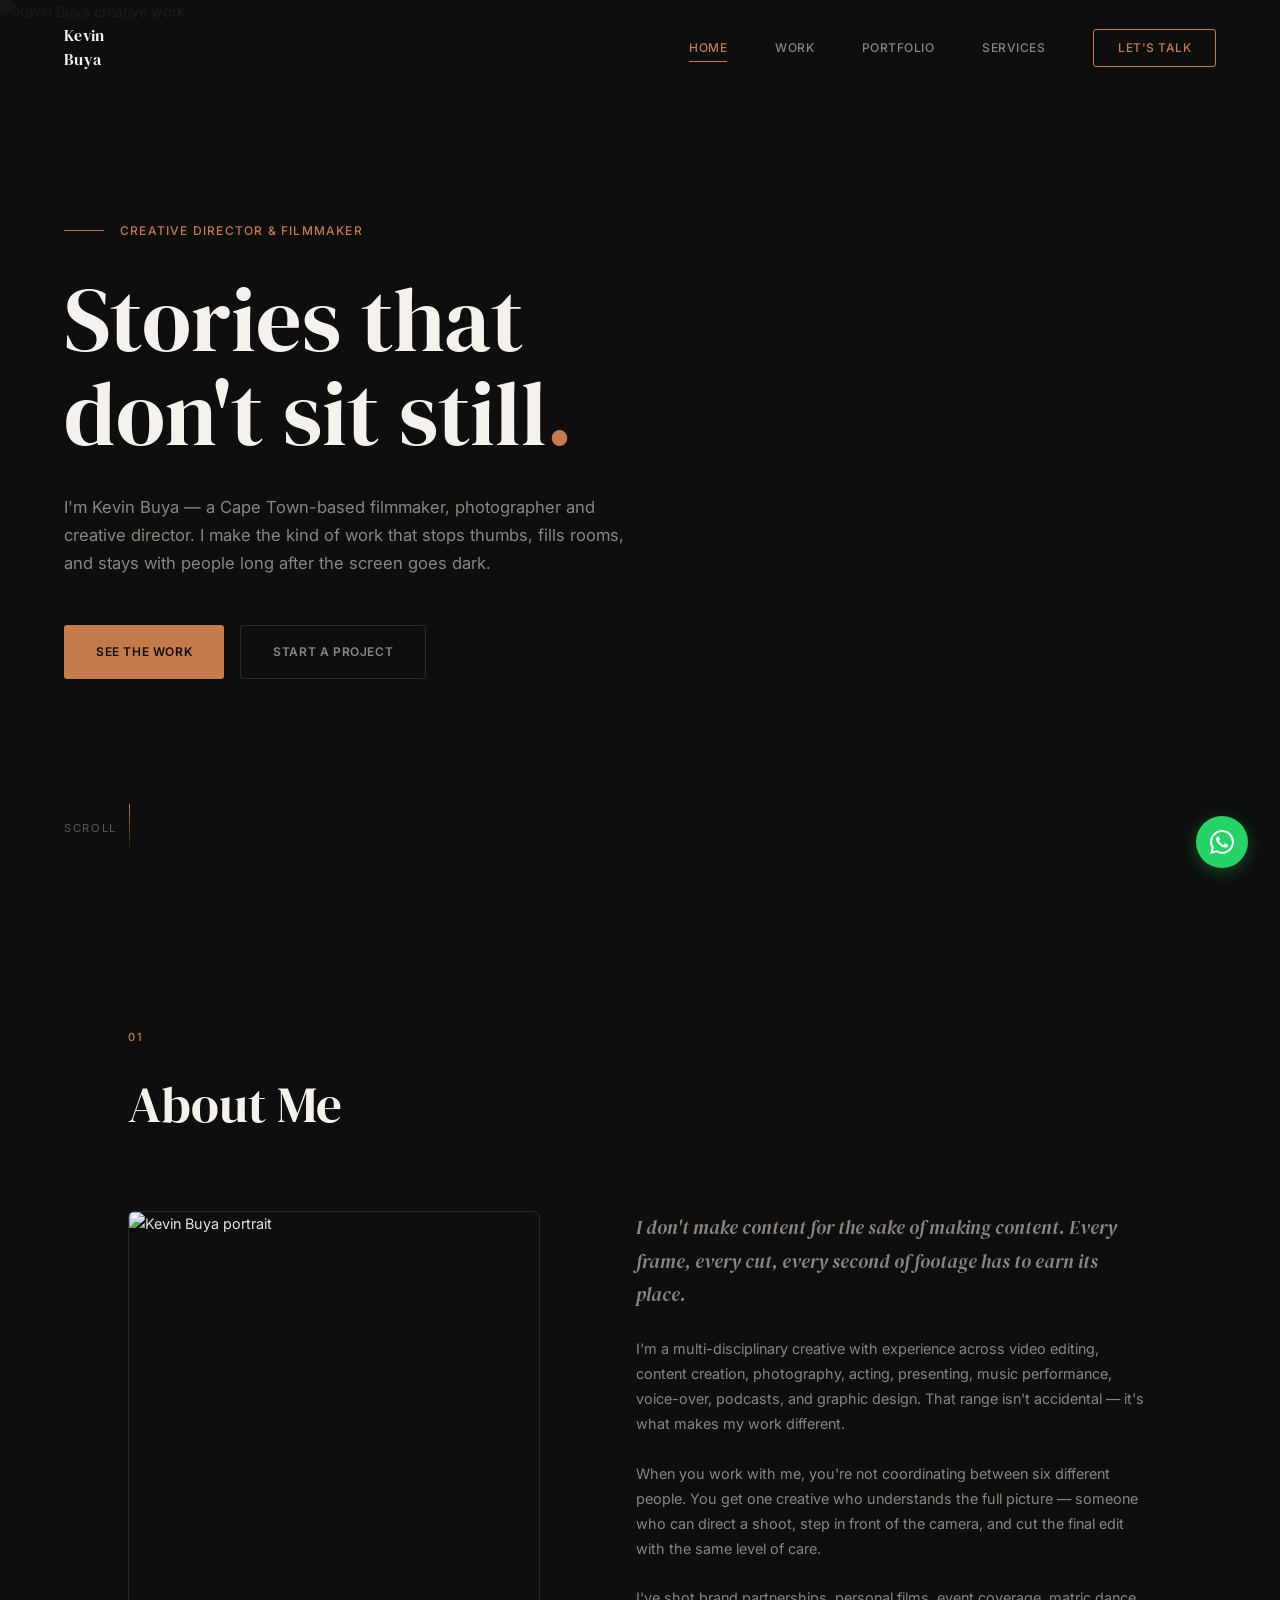
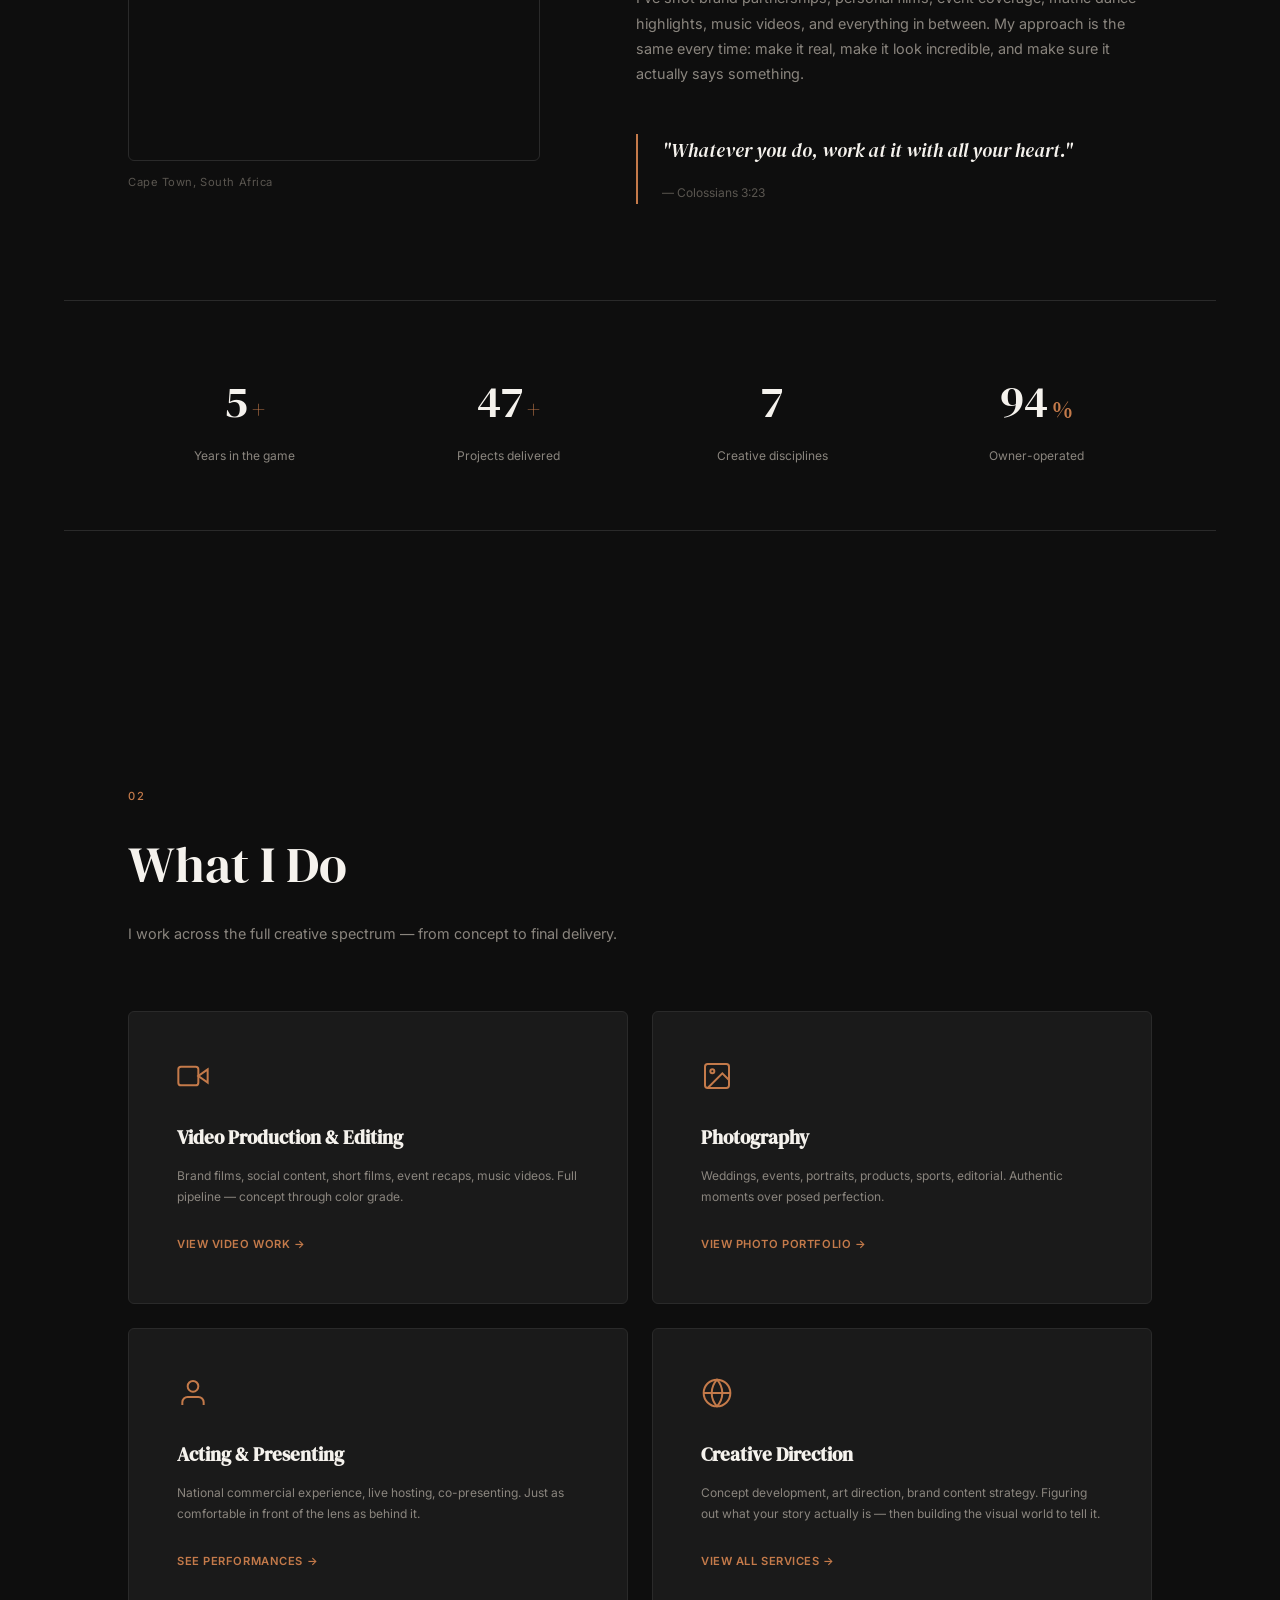
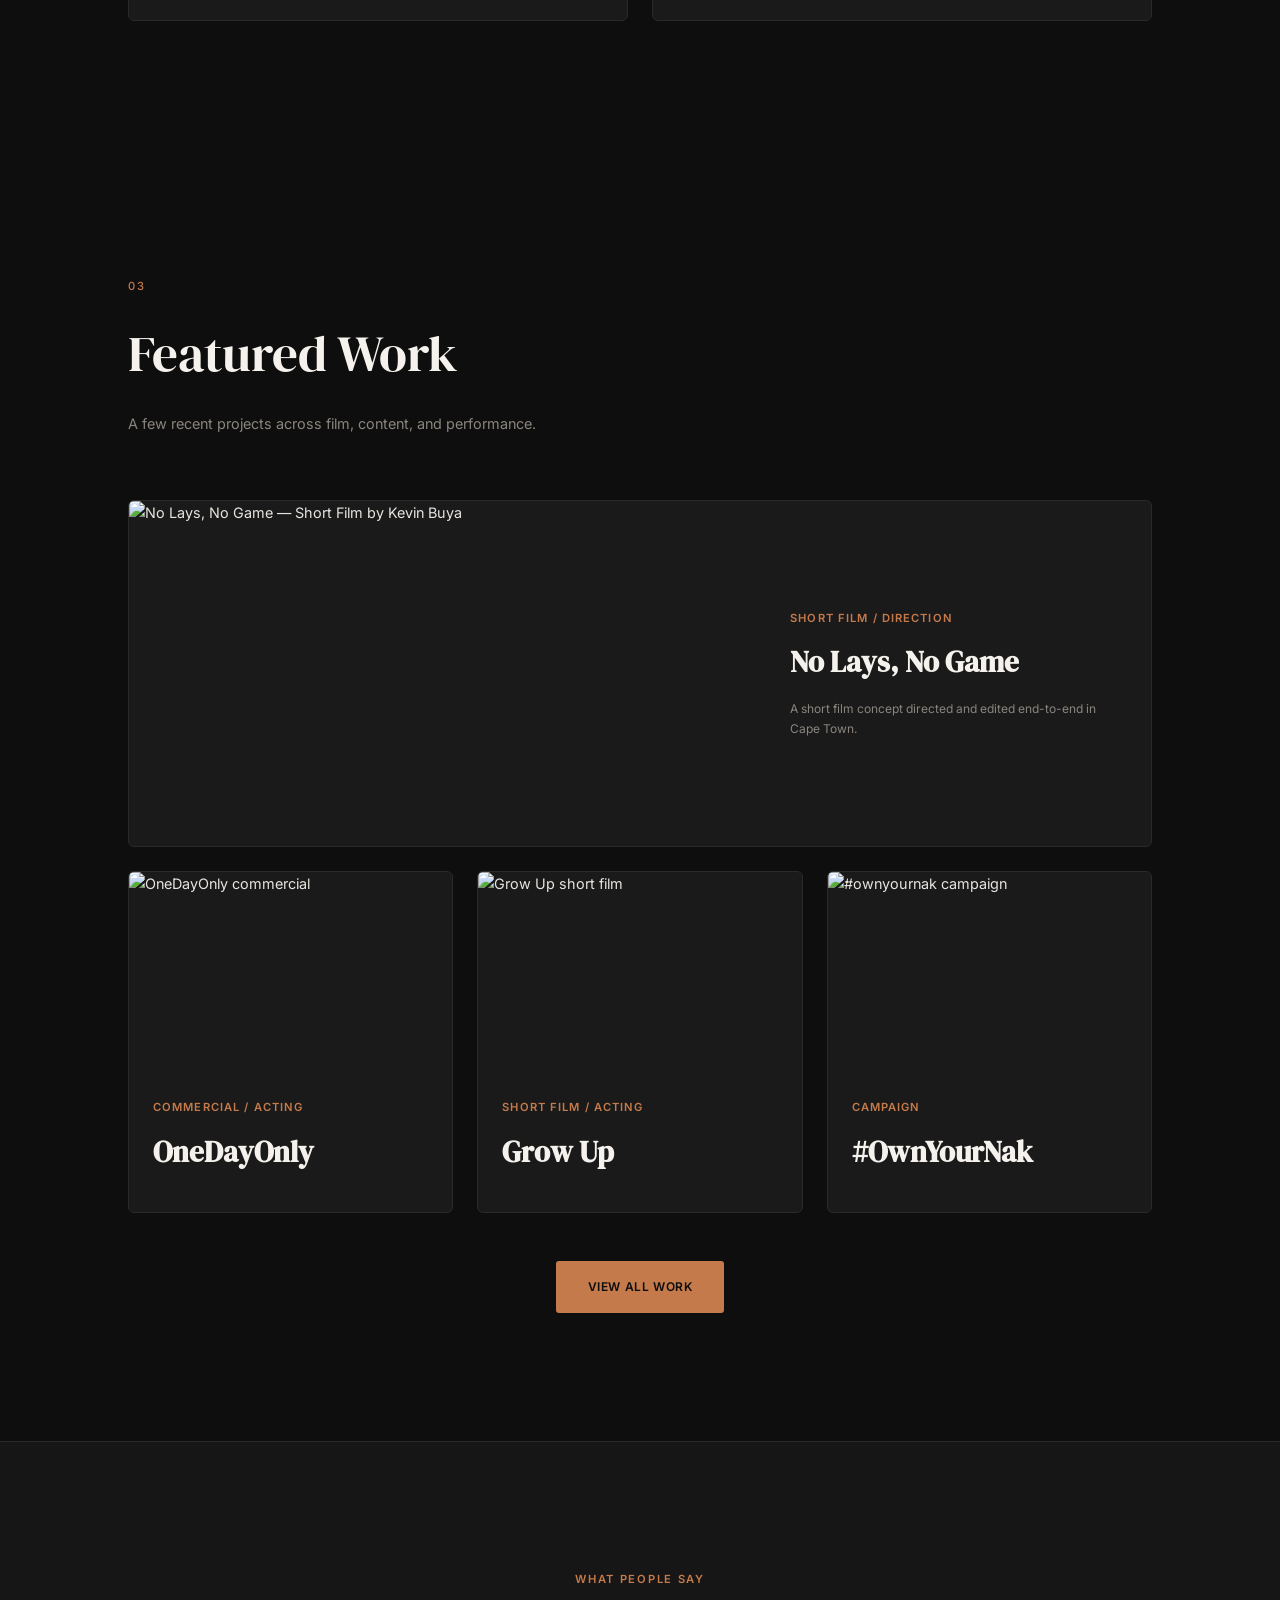
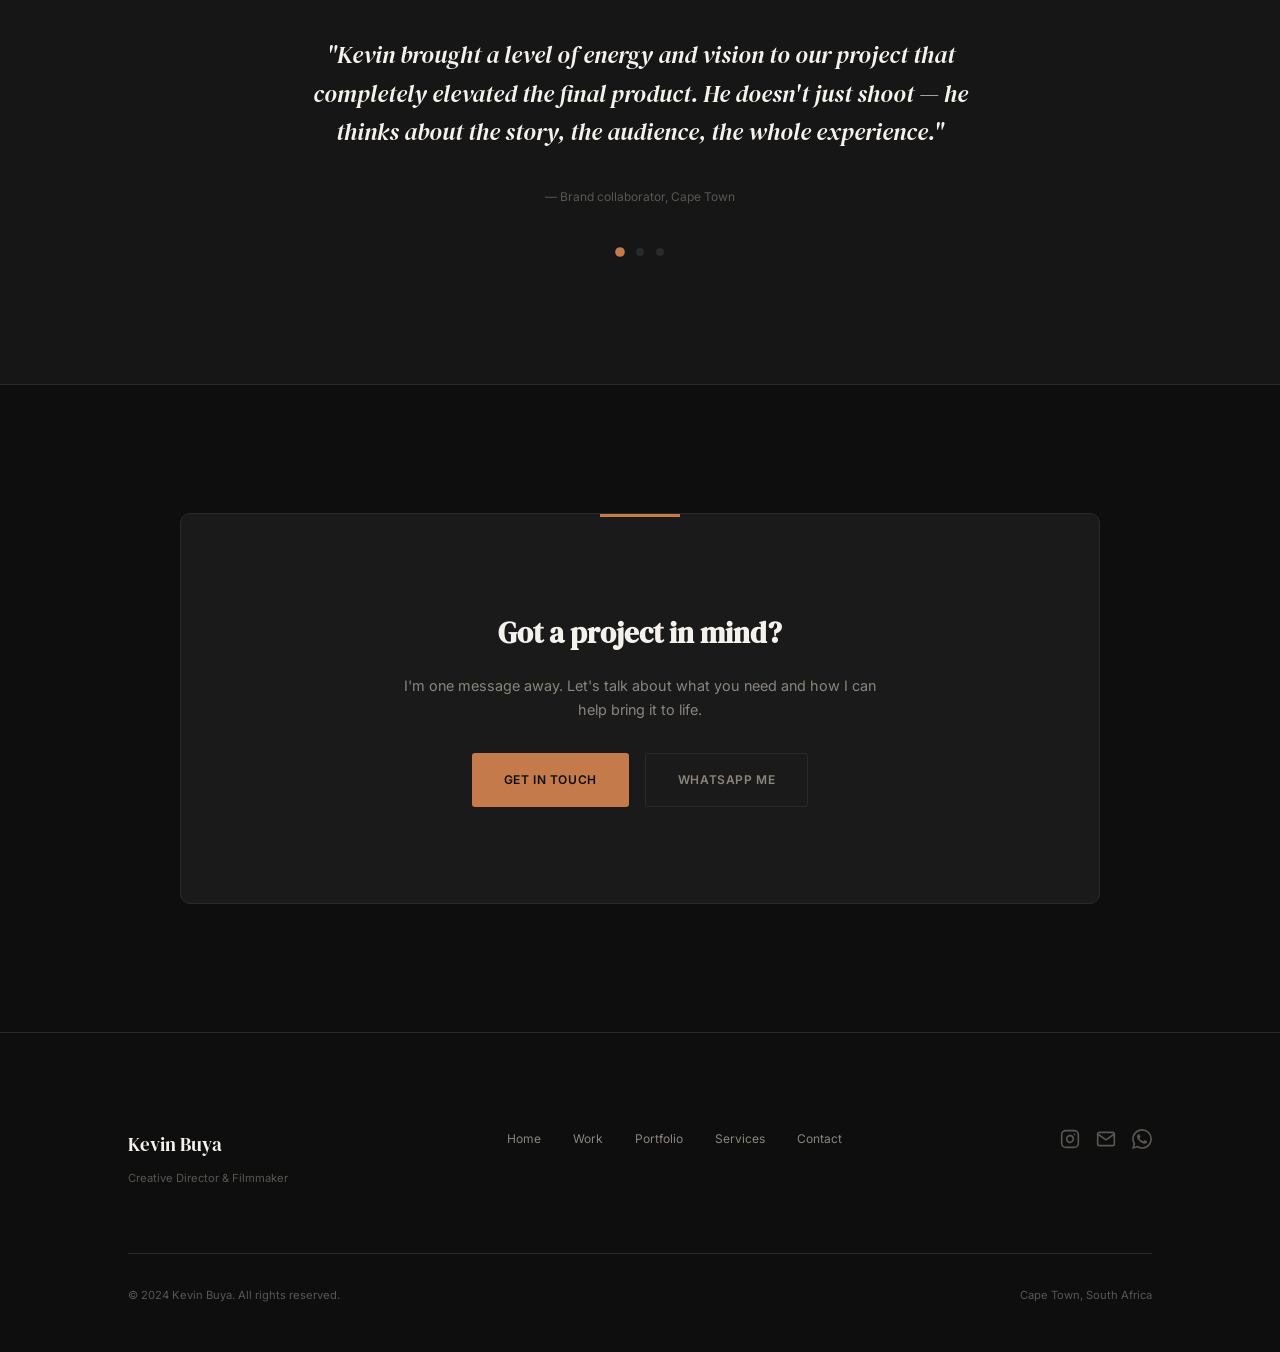
==== commit 40c1bc27: "Fix portfolio page with real photos from Conceptual Series - Replace all video thumbnails on portfol" ====
--- a/index.html
+++ b/index.html
@@ -104,7 +104,7 @@
       <div class="about__layout">
         <div class="about__portrait reveal">
           <div class="about__portrait-frame">
-            <img src="https://drive.google.com/thumbnail?id=1AJRGn4y__CXwFpwxK0kmfVtX1f0NrrpX&sz=w800" alt="Kevin Buya portrait" class="about__portrait-img" loading="lazy">
+            <img src="https://drive.google.com/thumbnail?id=1vG-ocFynsOgTZEQmsGm4qpKD2XOZ95ZP&sz=w800" alt="Kevin Buya portrait" class="about__portrait-img" loading="lazy">
           </div>
           <div class="about__portrait-caption">Cape Town, South Africa</div>
         </div>
@@ -202,7 +202,7 @@
       <div class="featured__grid">
         <a href="work.html" class="featured__item featured__item--large reveal">
           <div class="featured__media">
-            <img src="https://drive.google.com/thumbnail?id=1Px1_5sCIGdCCqFk1iHmx0U8QvjzXpFzv&sz=w1200" alt="Life Reset — Short Film by Kevin Buya" loading="lazy">
+            <img src="https://drive.google.com/thumbnail?id=1Px1_5sCIGdCCqFk1iHmx0U8QvjzXpFzv&sz=w1200" alt="No Lays, No Game — Short Film by Kevin Buya" loading="lazy">
             <div class="featured__overlay">
               <span class="featured__play">
                 <svg width="48" height="48" viewBox="0 0 24 24" fill="currentColor"><polygon points="5 3 19 12 5 21 5 3"/></svg>
@@ -211,8 +211,8 @@
           </div>
           <div class="featured__info">
             <span class="featured__cat">Short Film / Direction</span>
-            <h3>Life Reset</h3>
-            <p>A personal short film exploring themes of starting over, shot and edited end-to-end in Cape Town.</p>
+            <h3>No Lays, No Game</h3>
+            <p>A short film concept directed and edited end-to-end in Cape Town.</p>
           </div>
         </a>
 
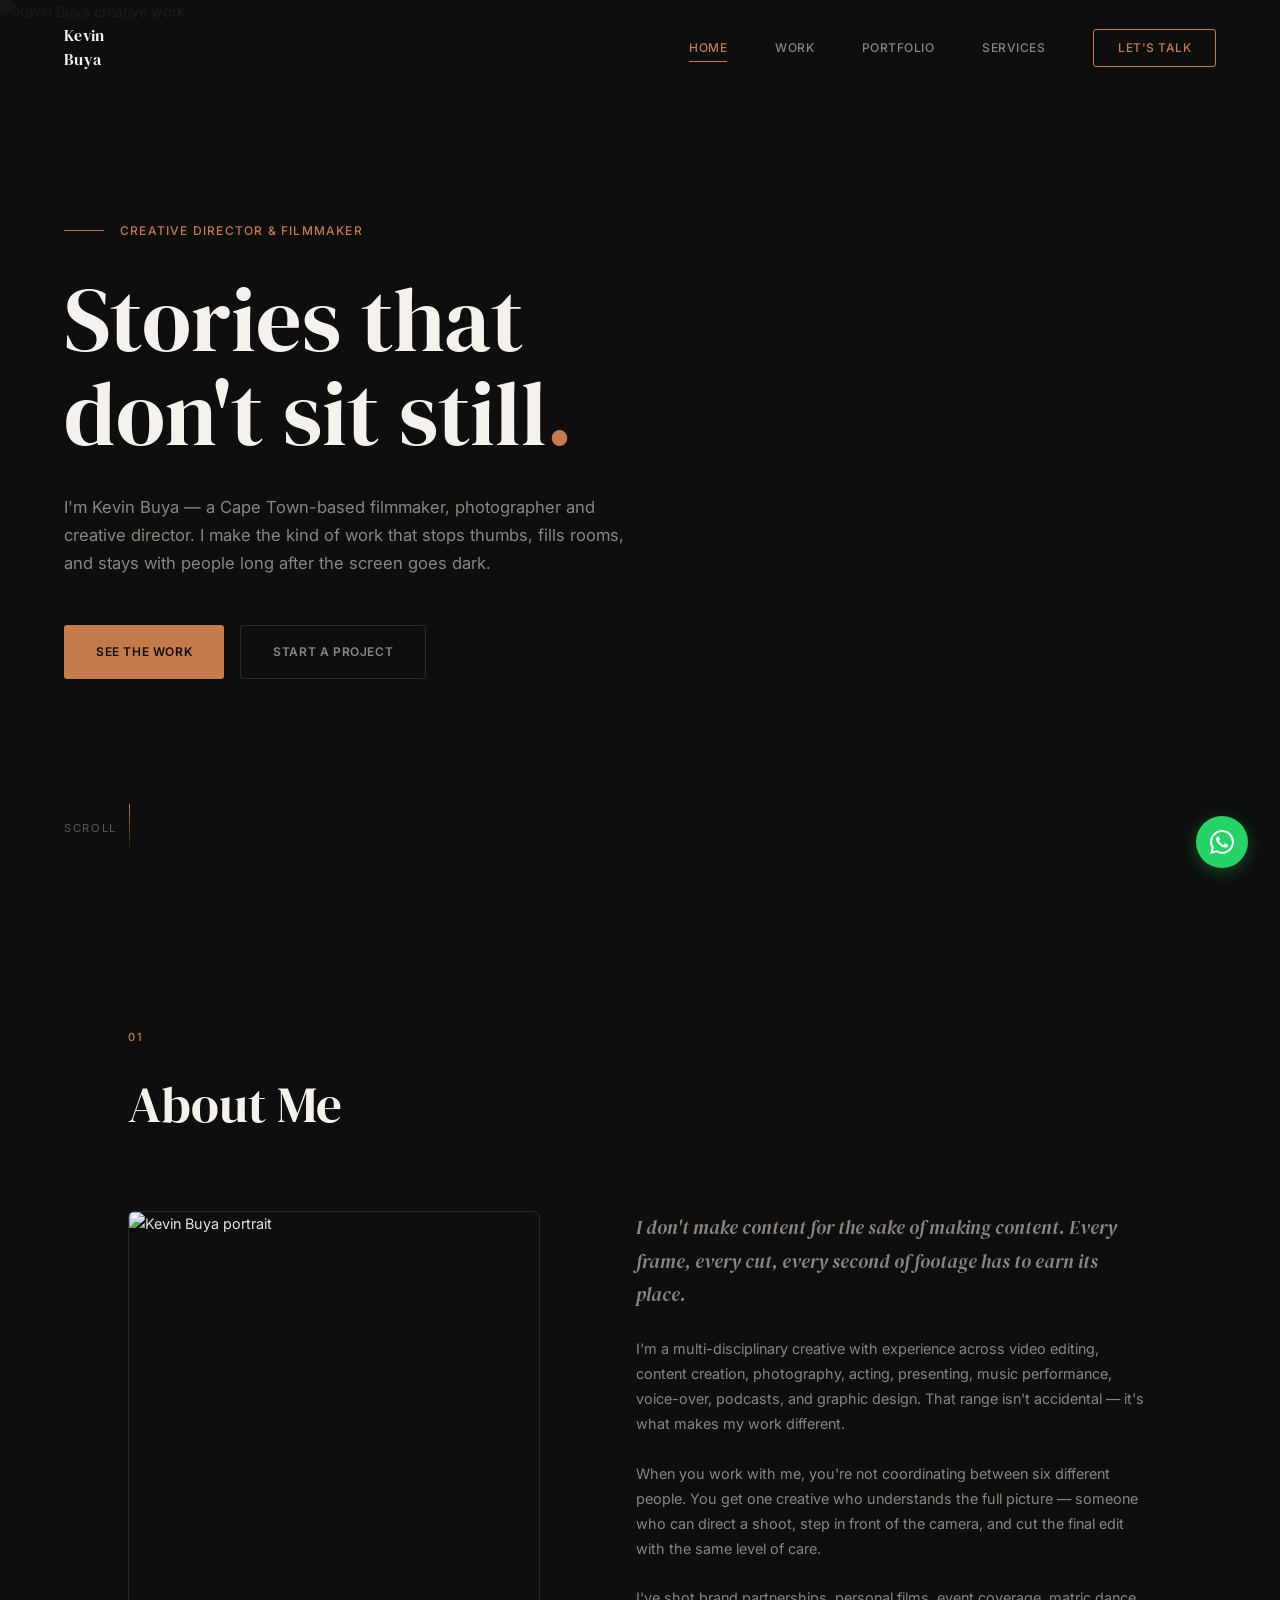
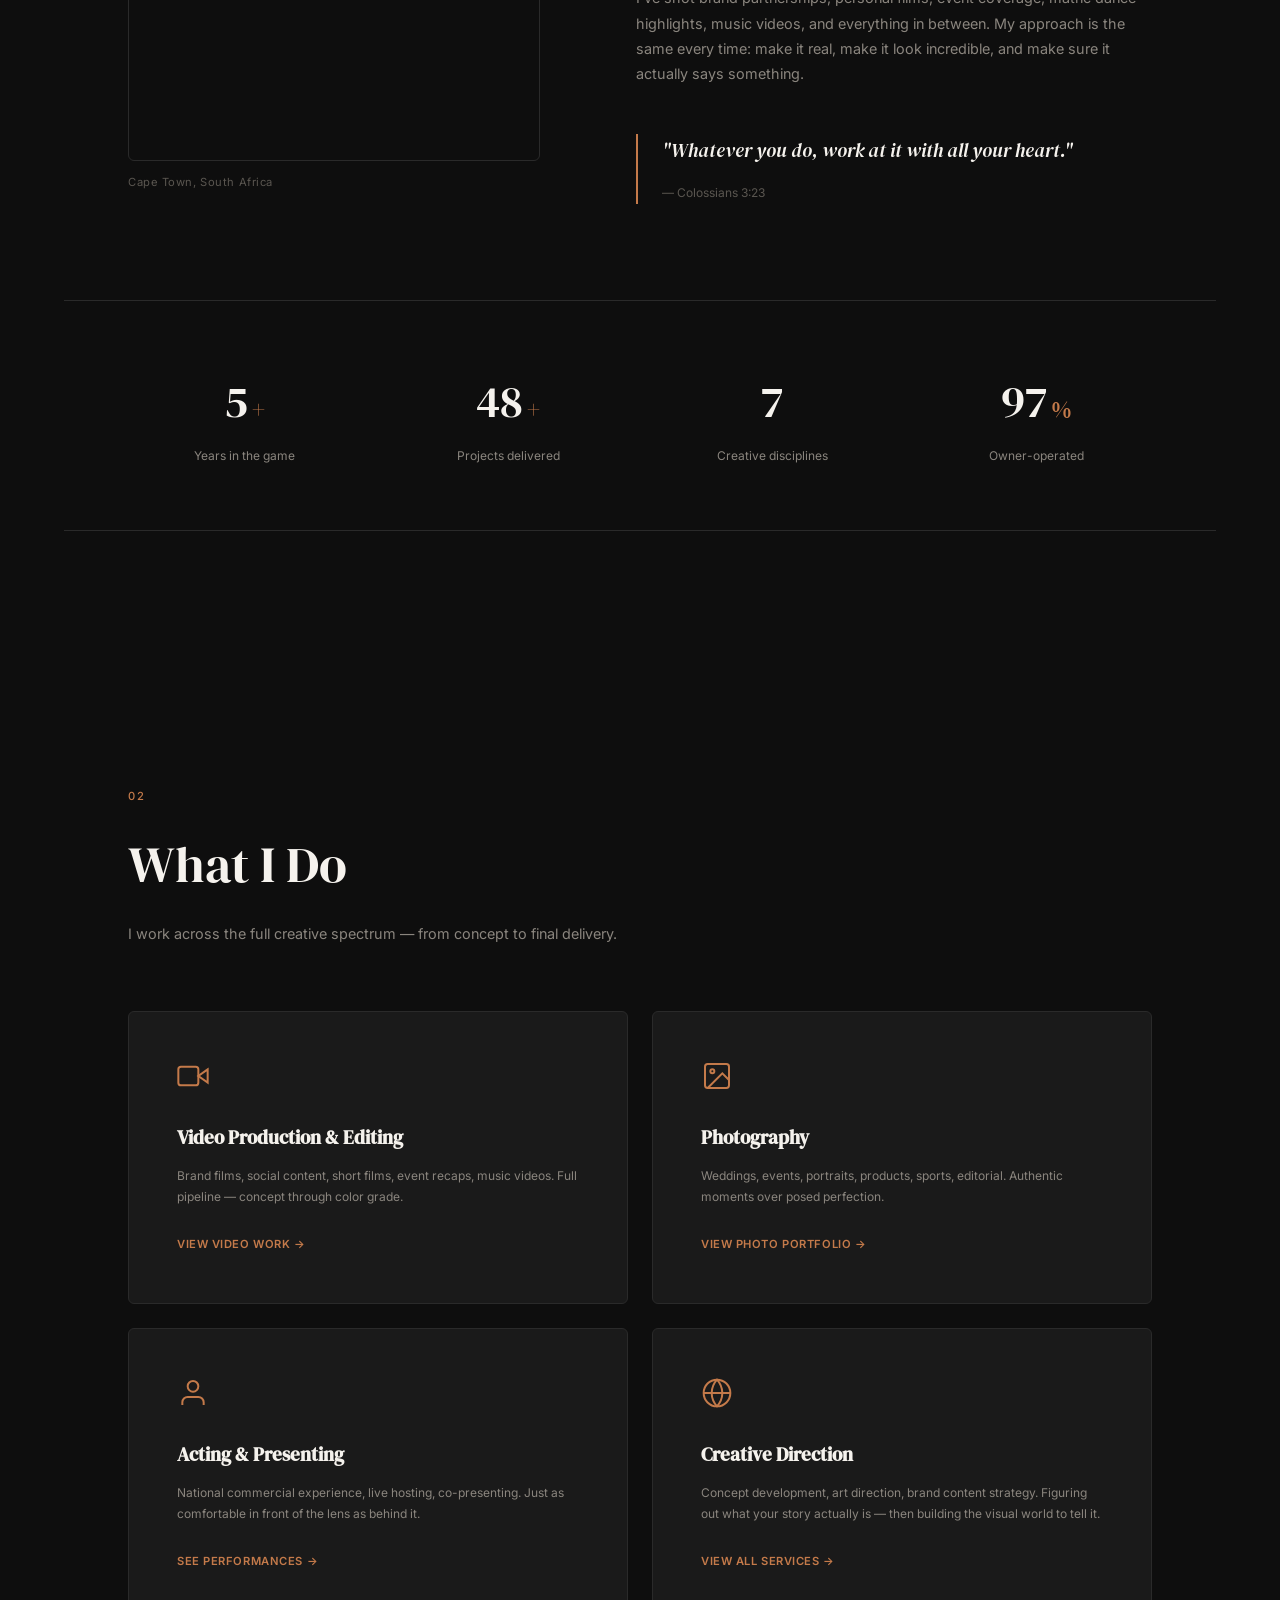
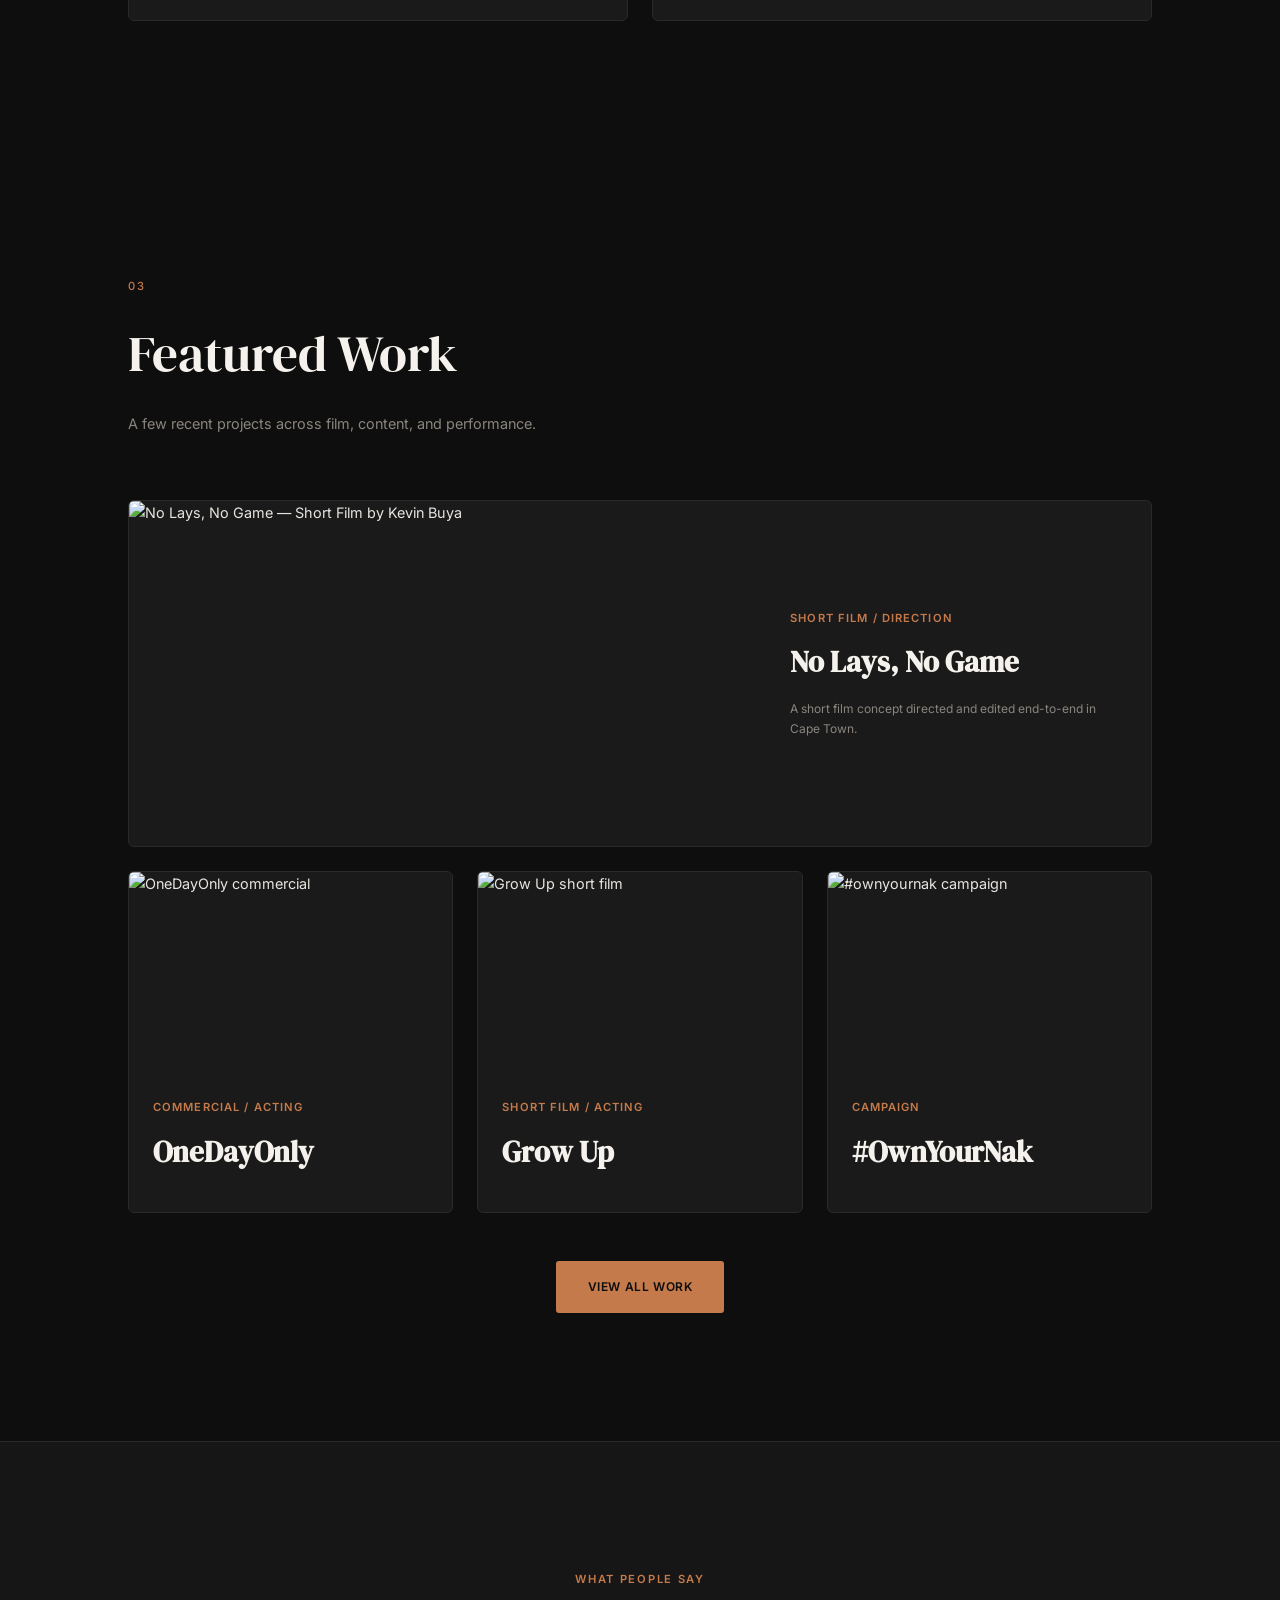
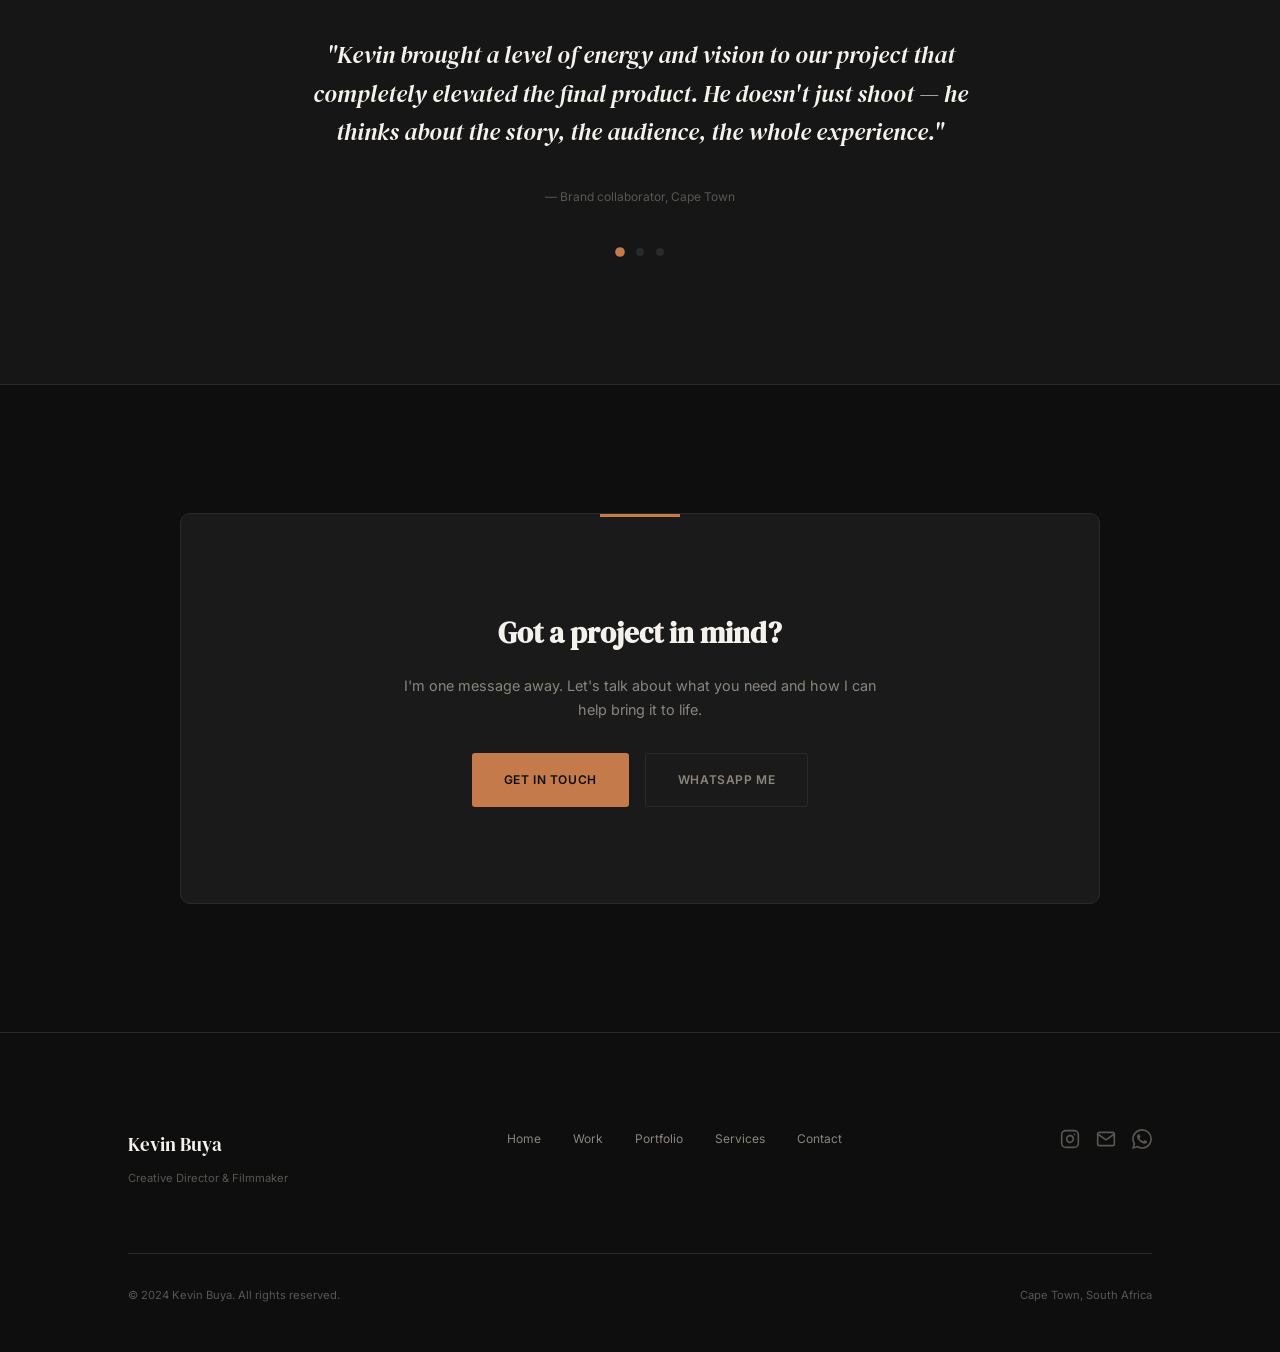
==== commit 2dd4529d: "Add Kevin's actual face as about portrait + expand portfolio to 24 photos - About me portrait now sh" ====
--- a/index.html
+++ b/index.html
@@ -104,7 +104,7 @@
       <div class="about__layout">
         <div class="about__portrait reveal">
           <div class="about__portrait-frame">
-            <img src="https://drive.google.com/thumbnail?id=1vG-ocFynsOgTZEQmsGm4qpKD2XOZ95ZP&sz=w800" alt="Kevin Buya portrait" class="about__portrait-img" loading="lazy">
+            <img src="https://drive.google.com/thumbnail?id=1nSOHbcgIpXdcU0TuSHFdPdDtrUzs1KSh&sz=w800" alt="Kevin Buya portrait" class="about__portrait-img" loading="lazy">
           </div>
           <div class="about__portrait-caption">Cape Town, South Africa</div>
         </div>
